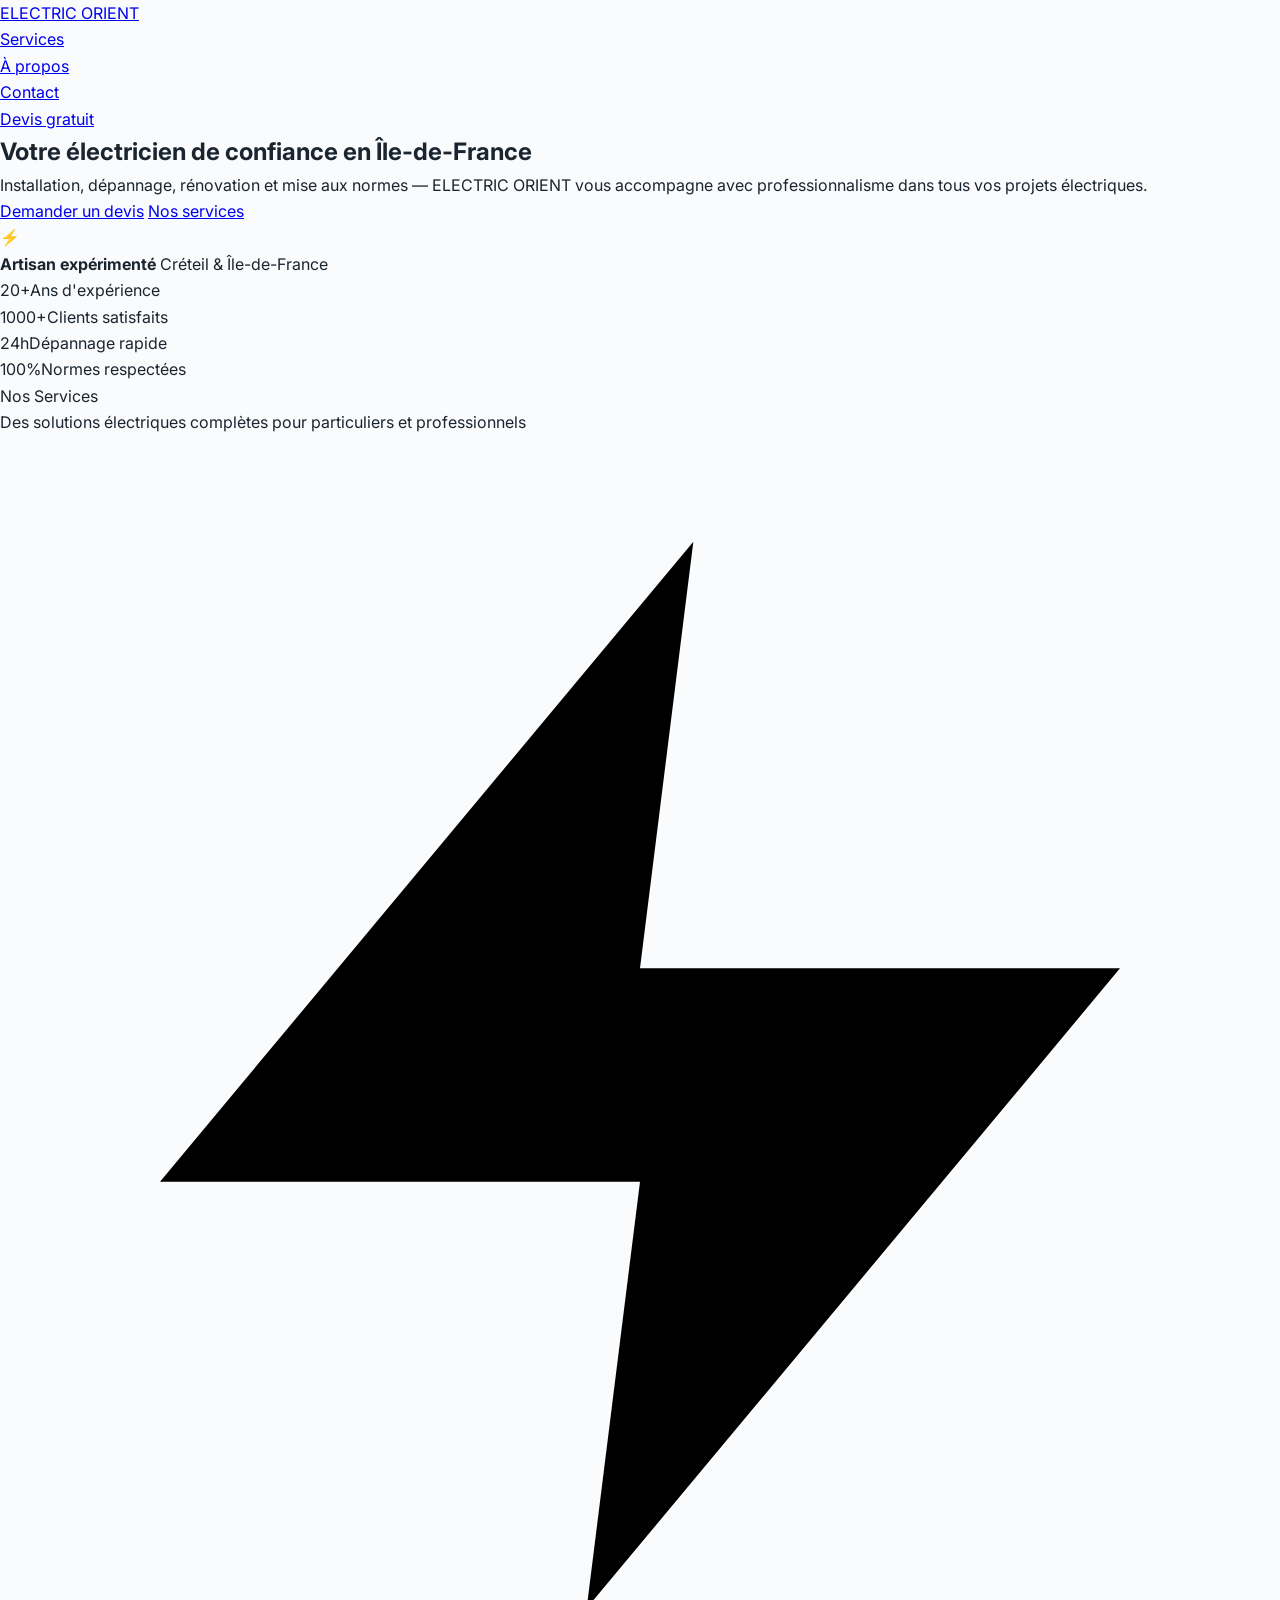
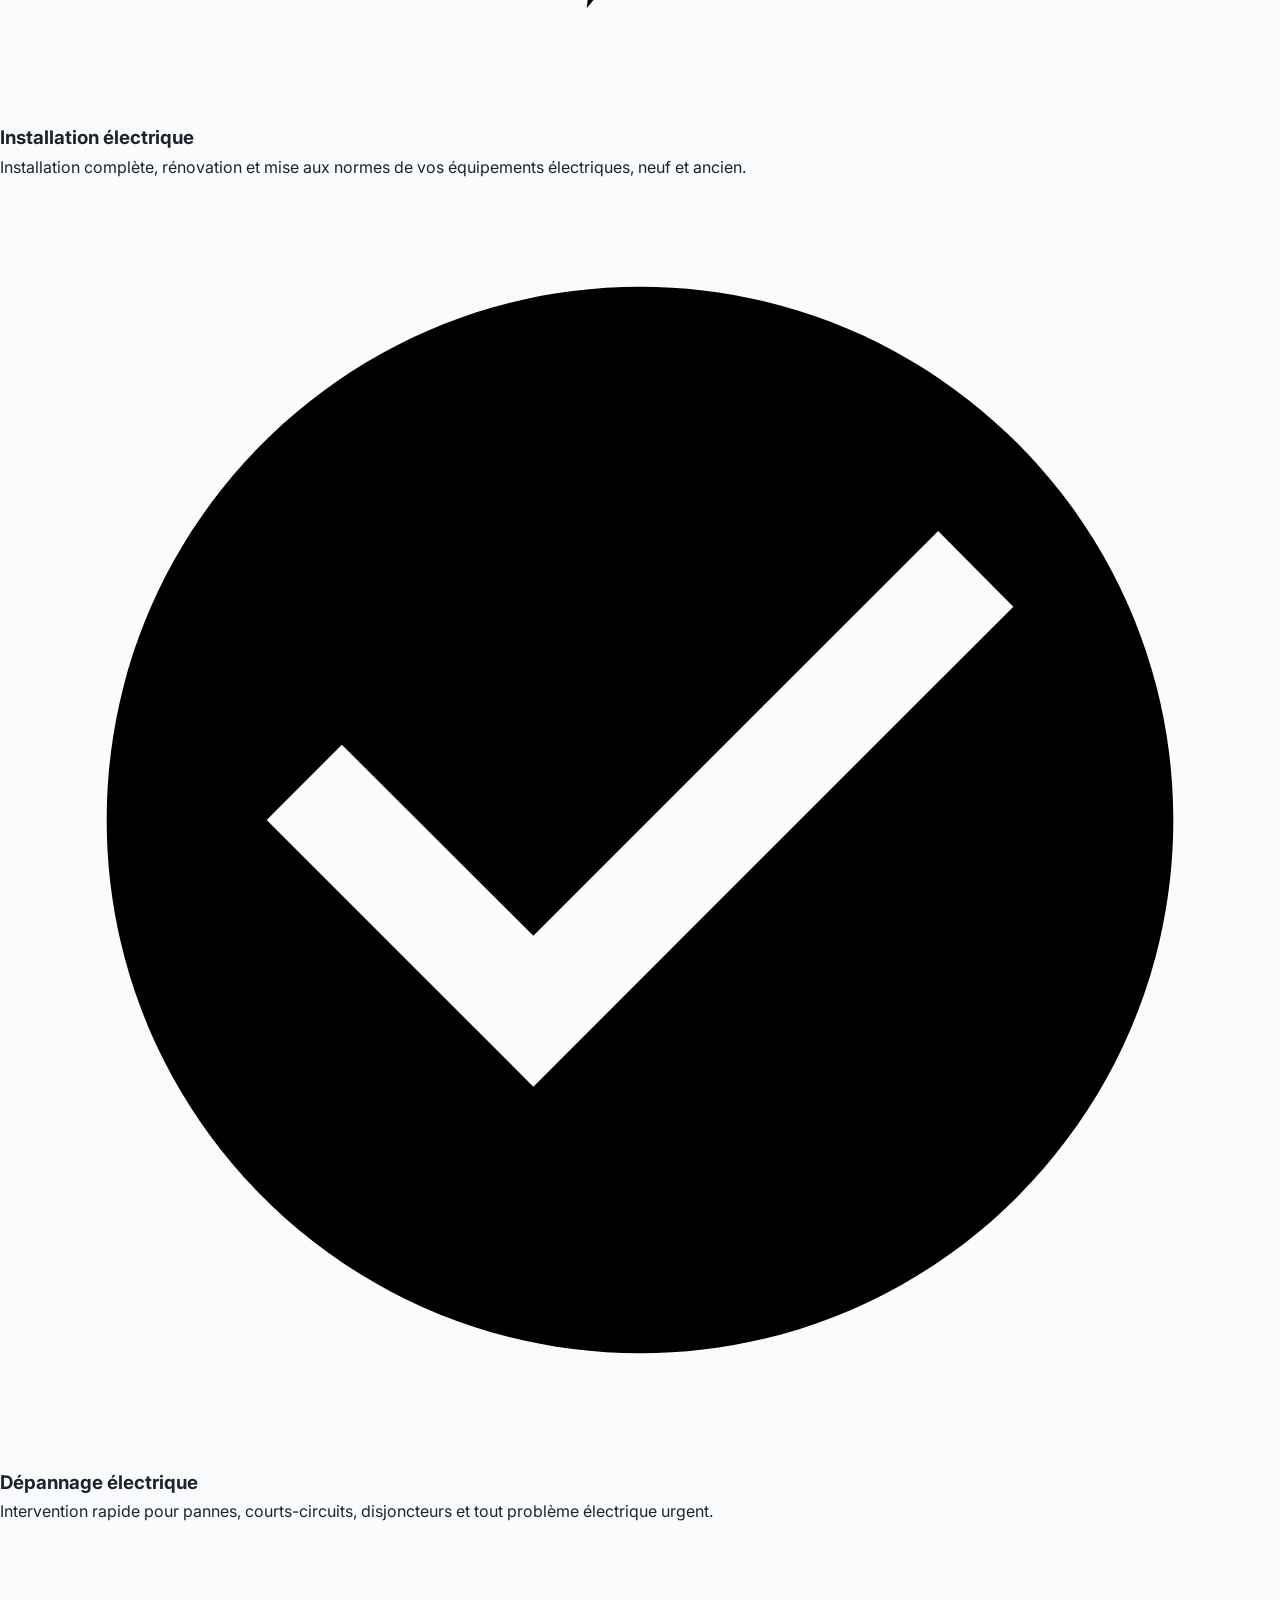
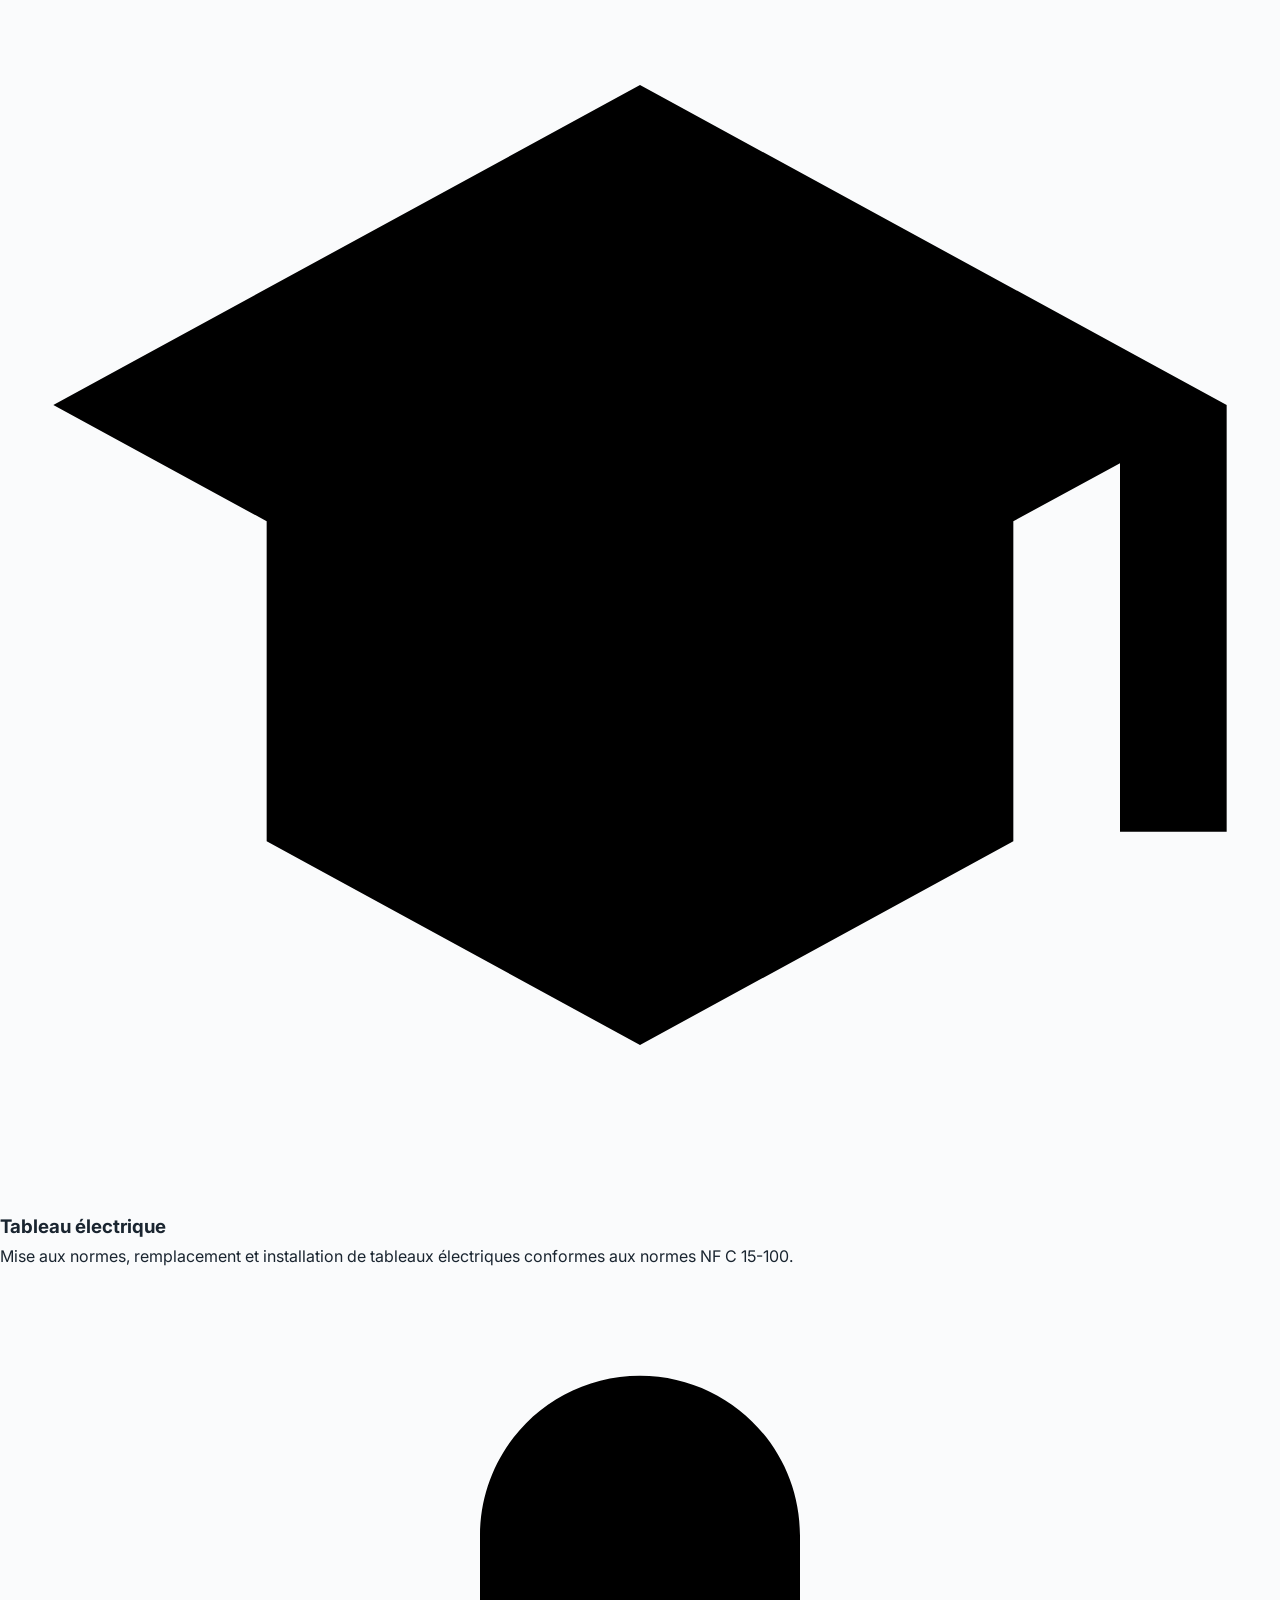
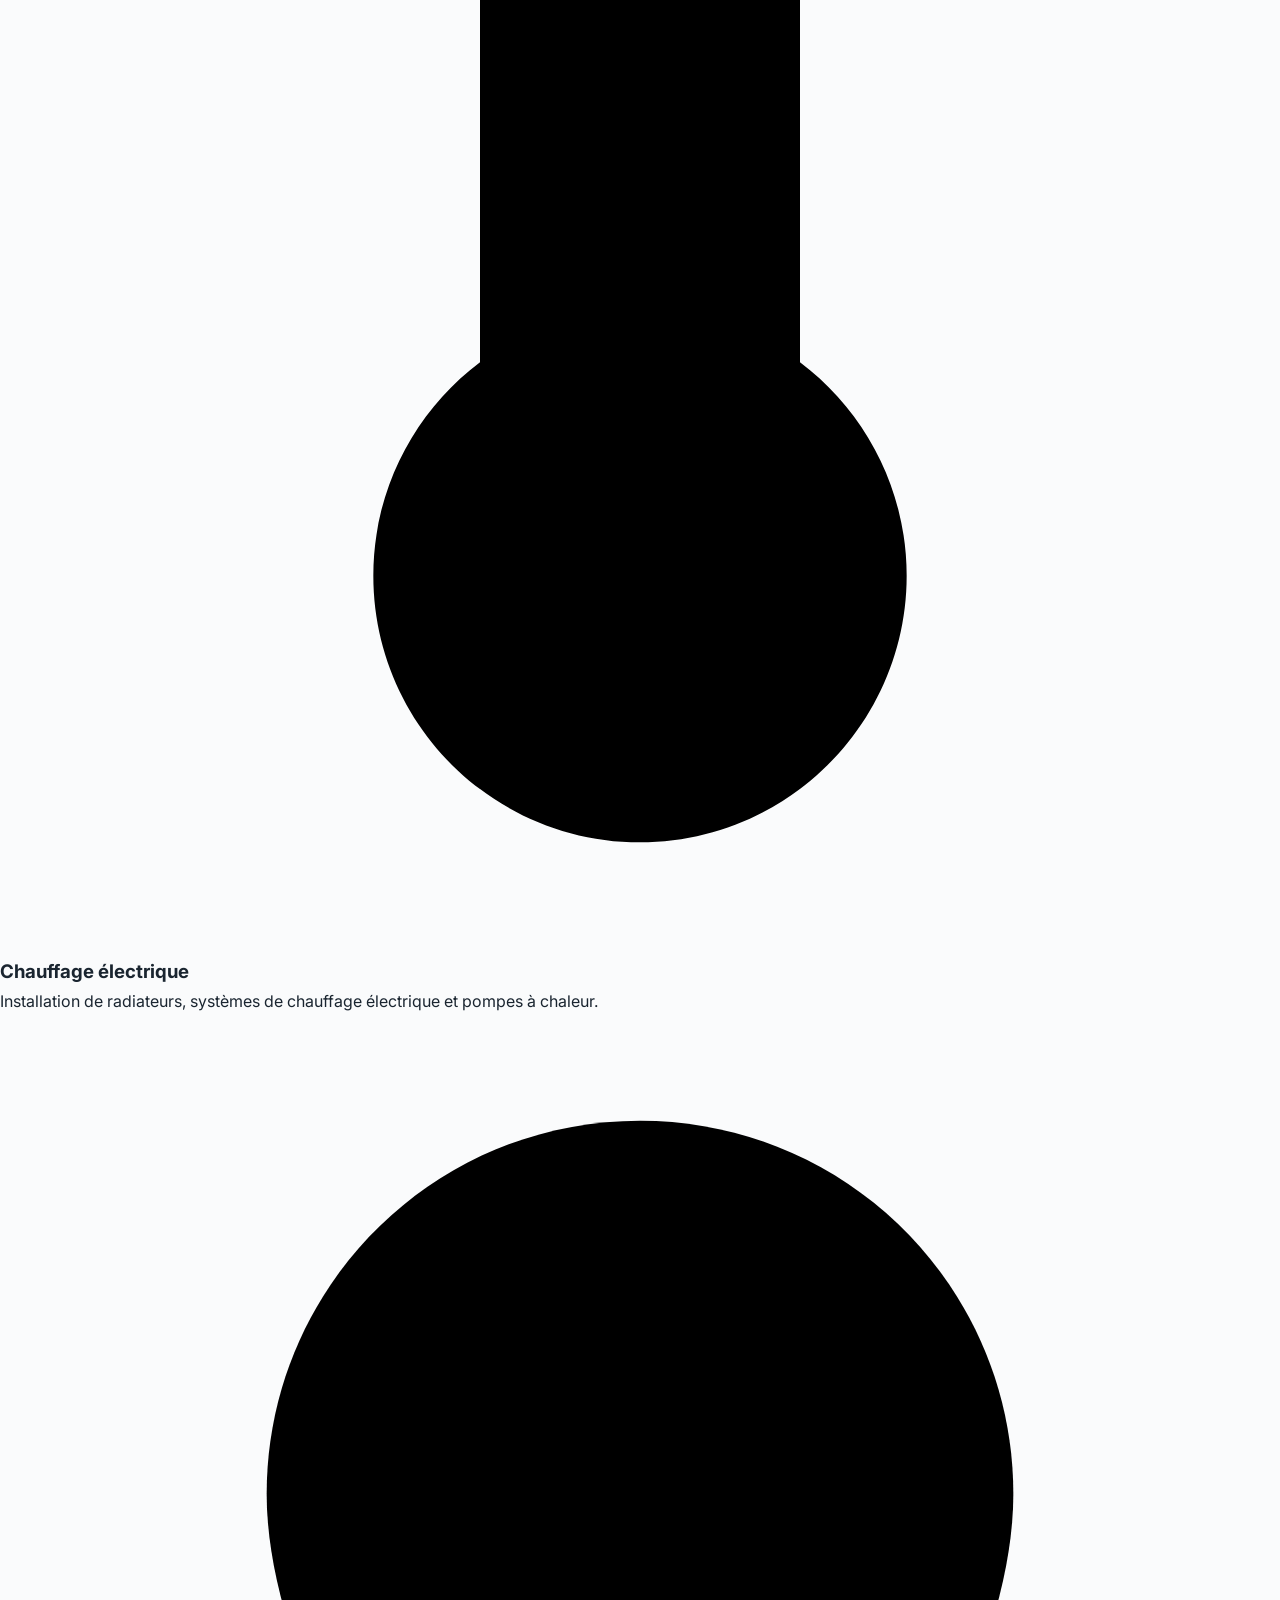
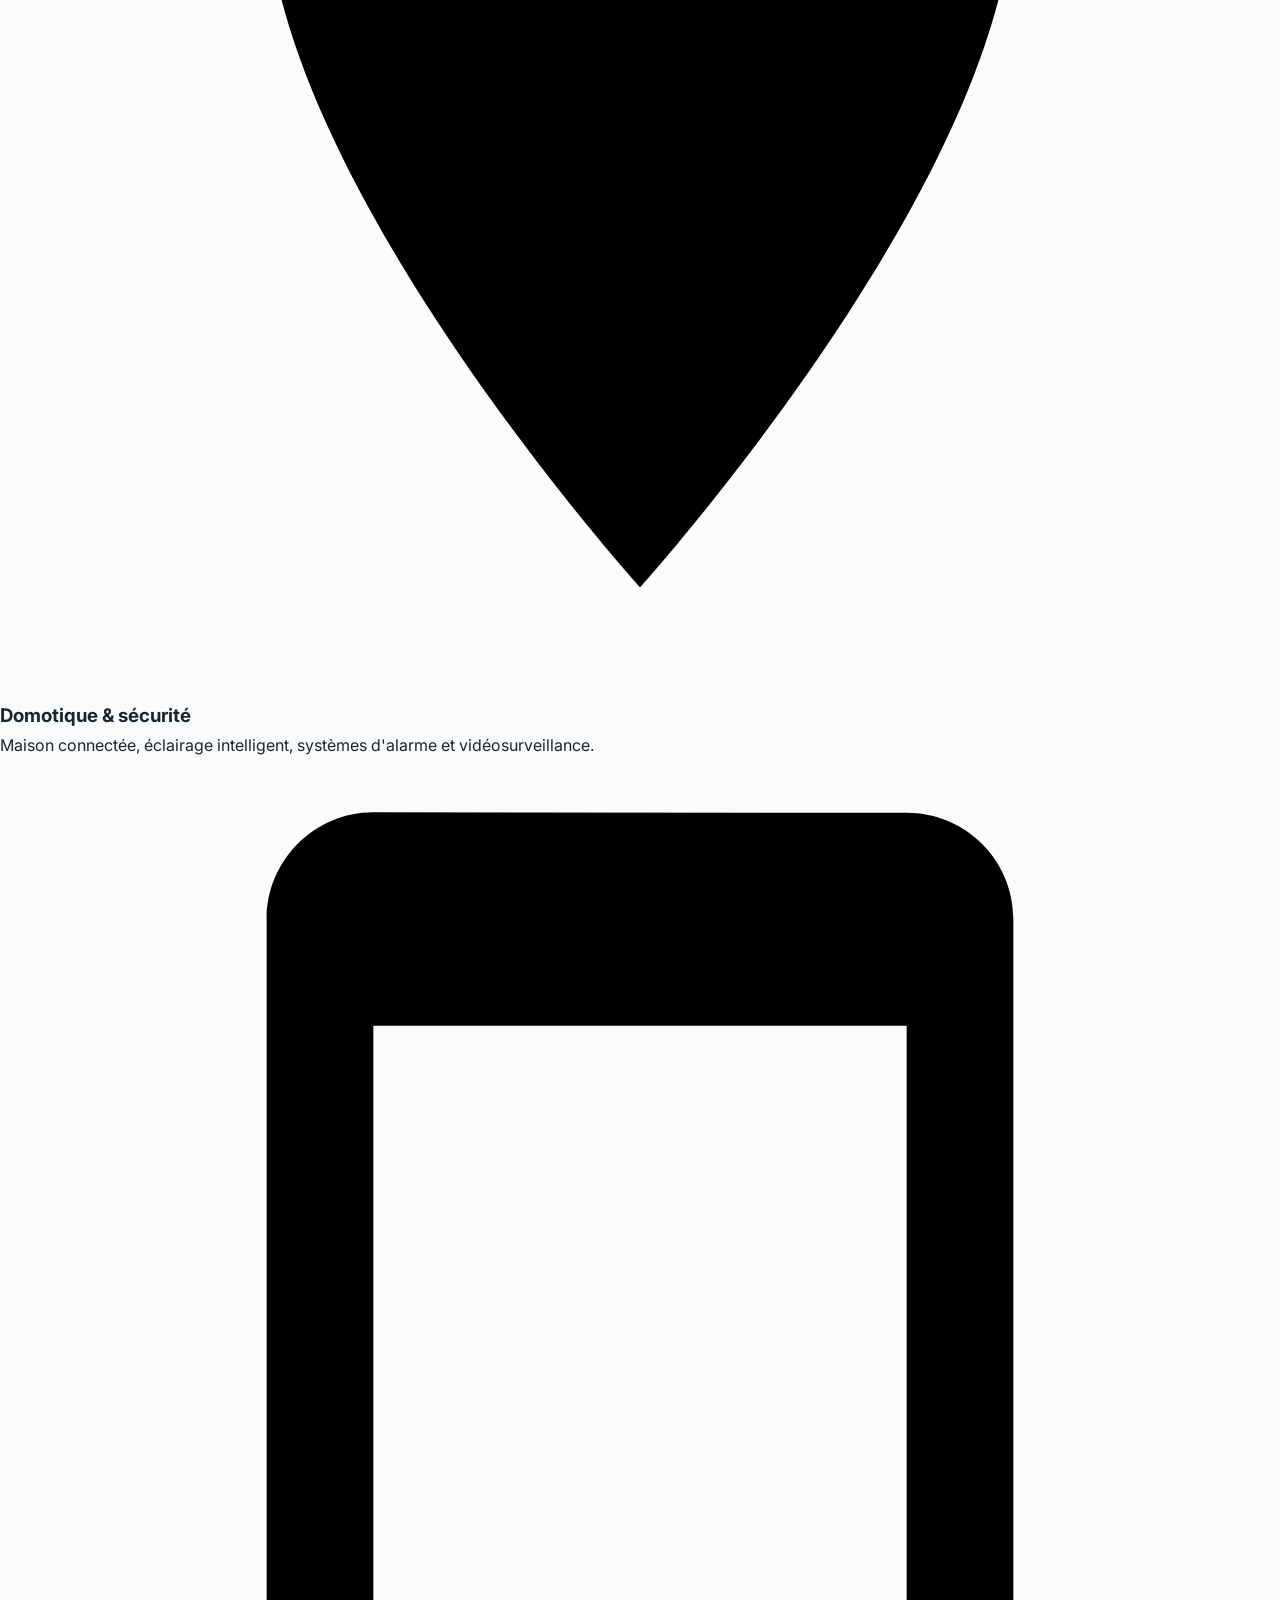
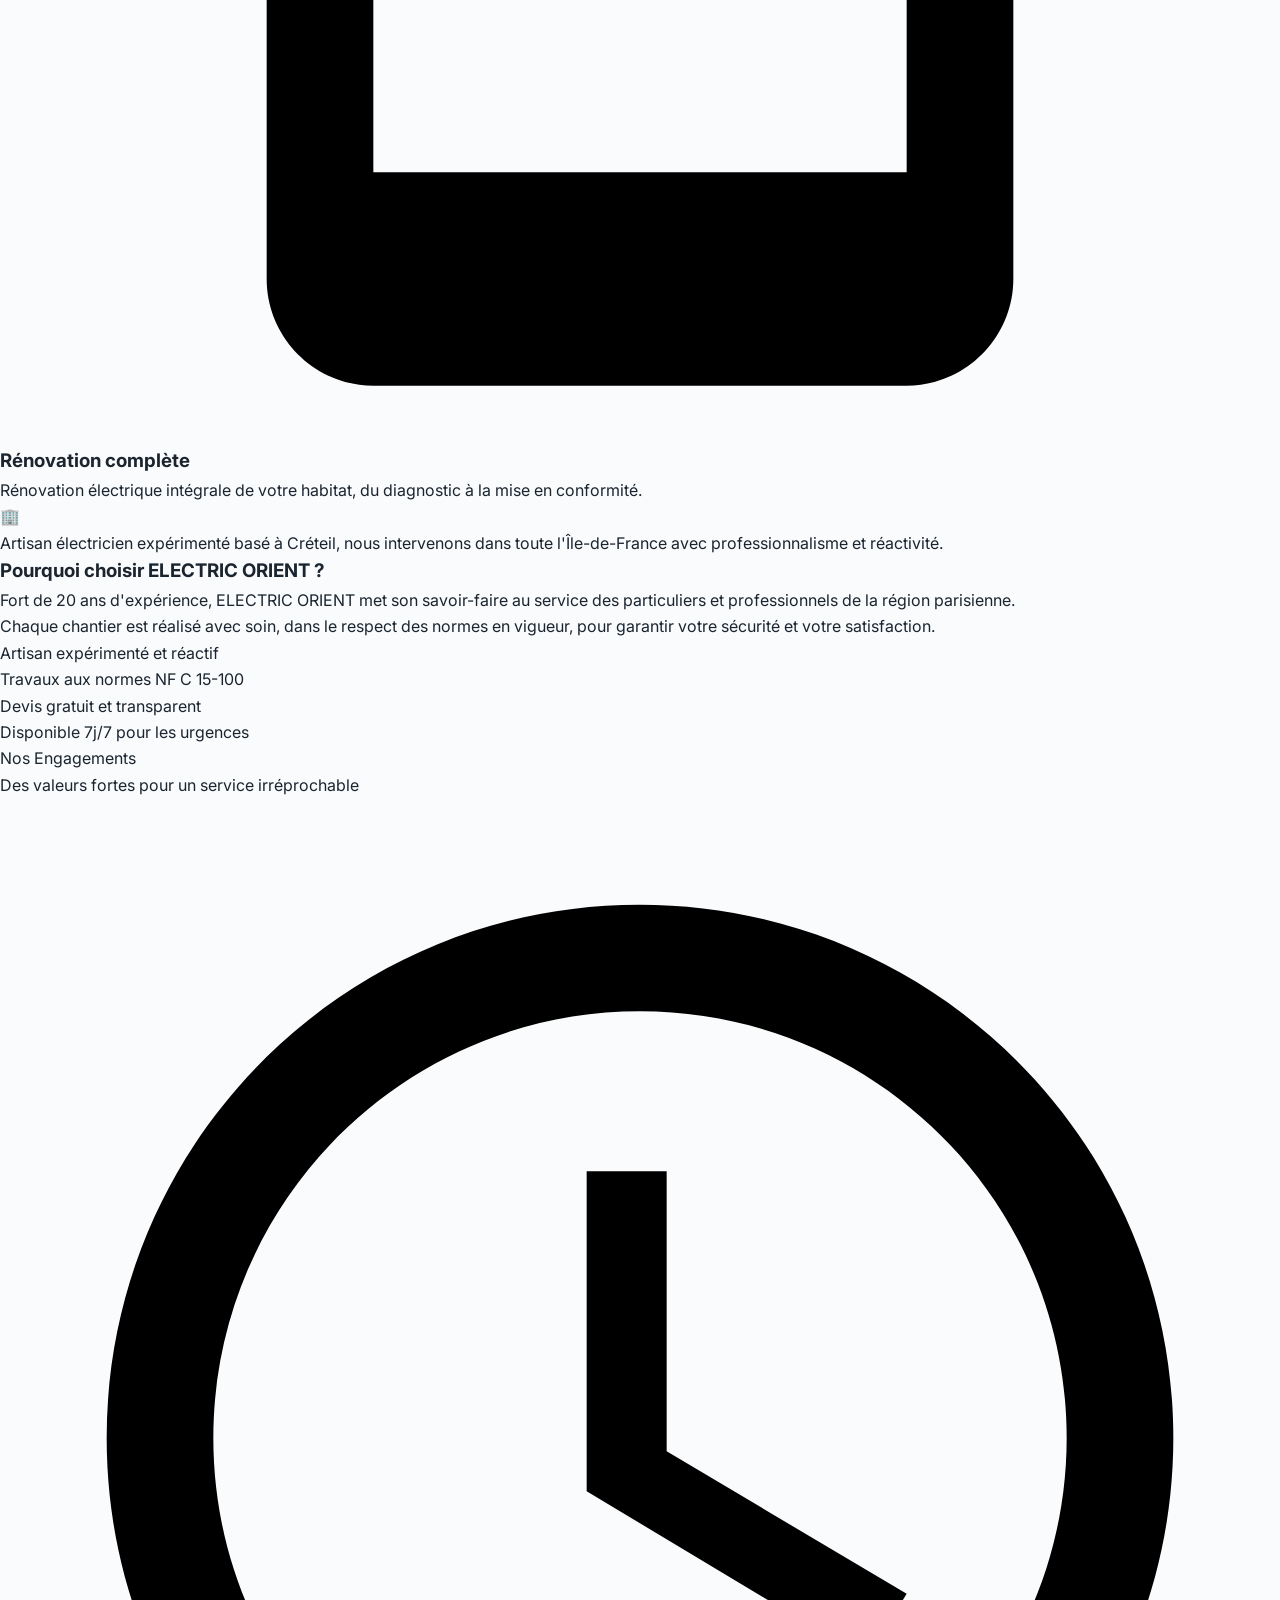
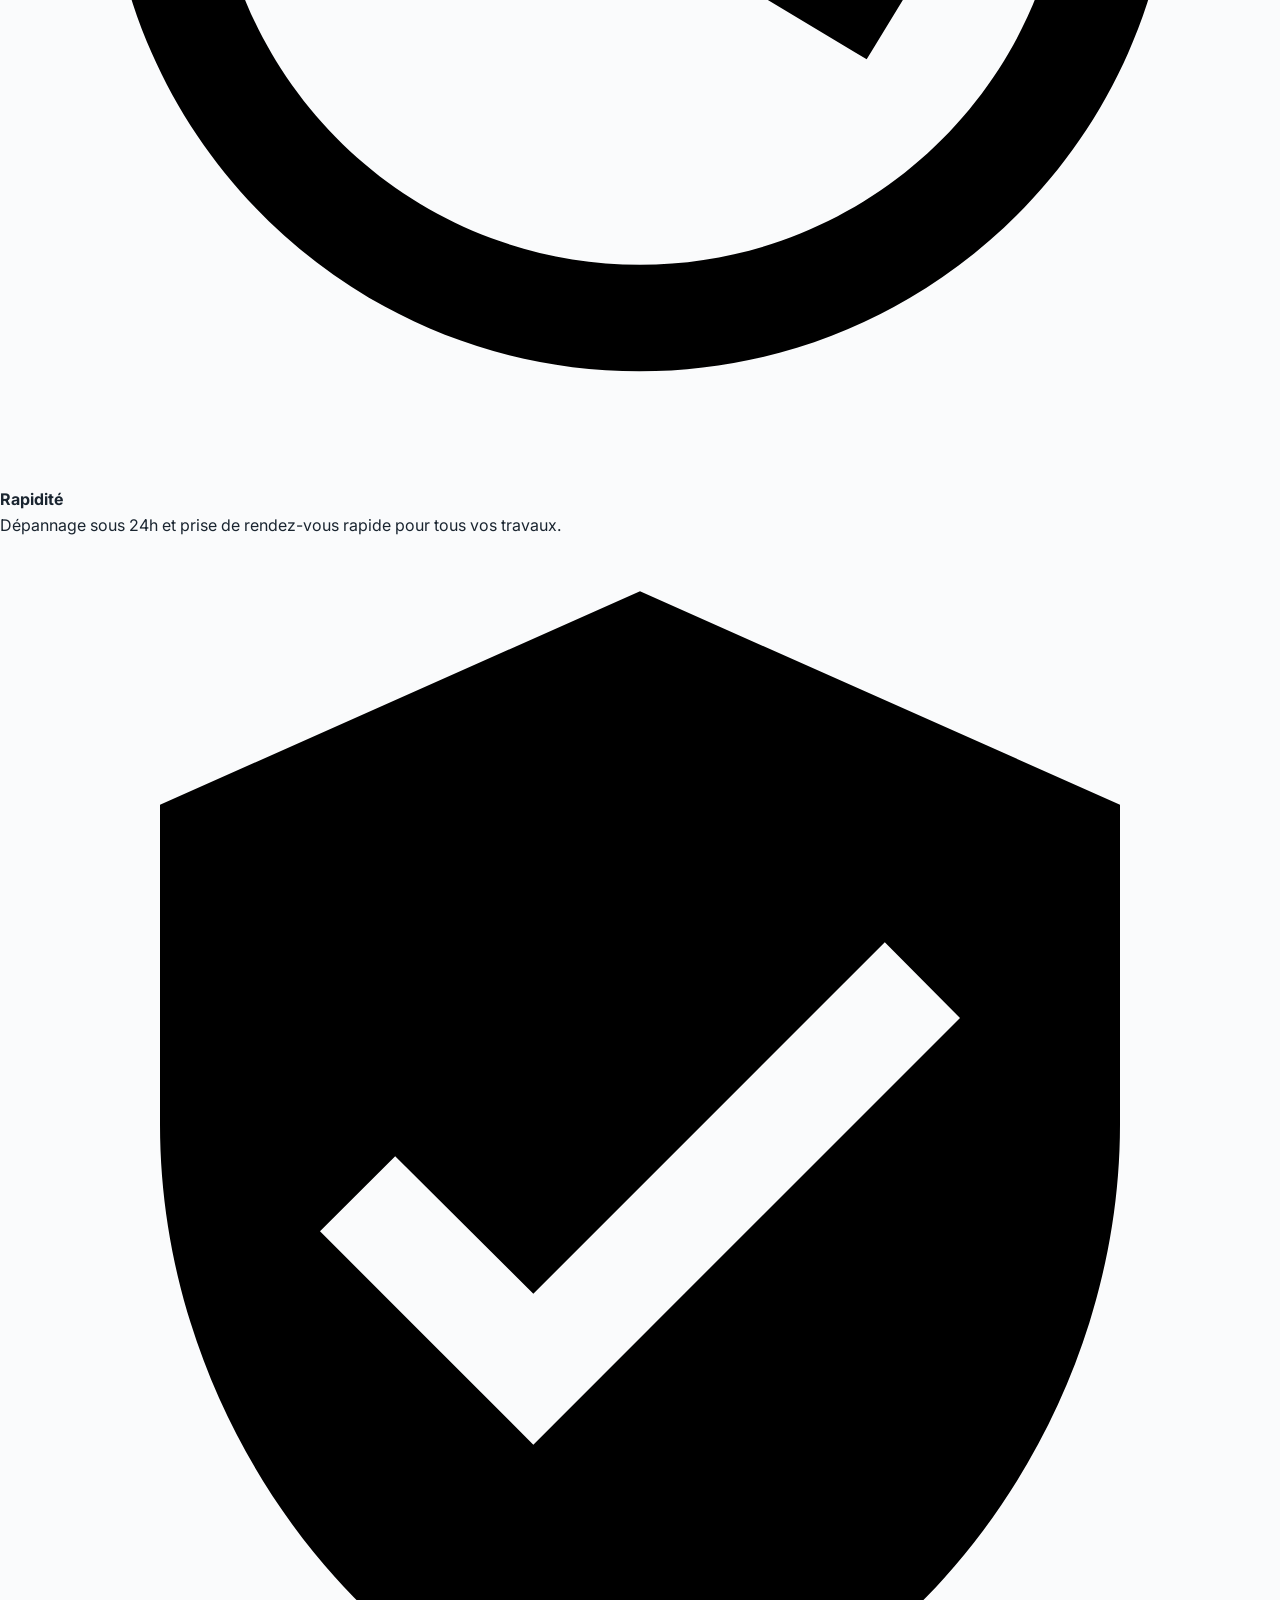
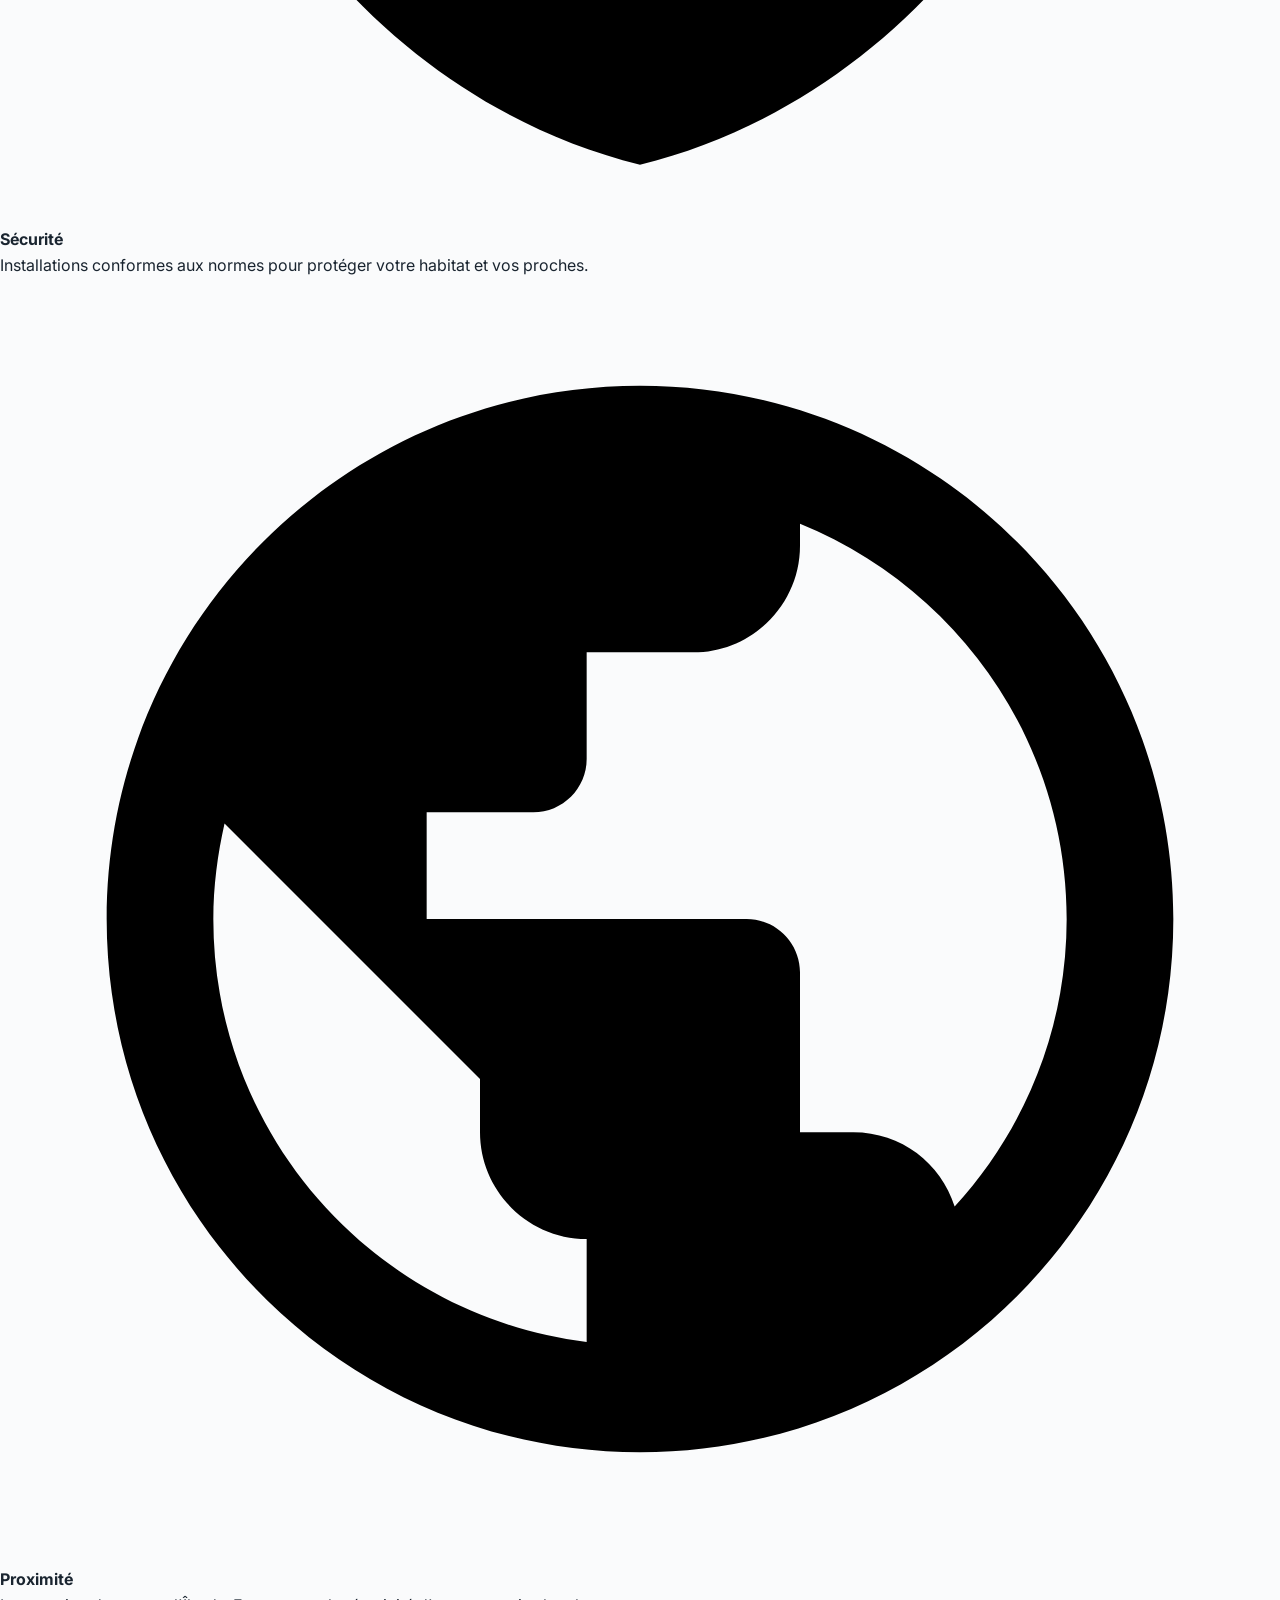
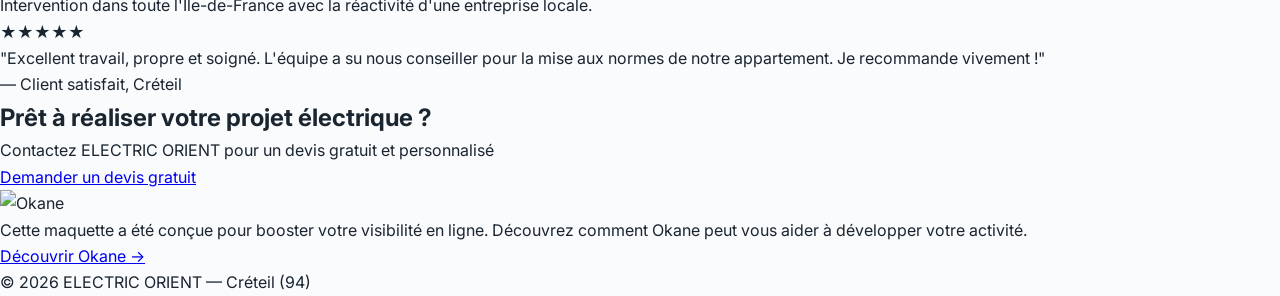
==== index.html @ b525e293 "Full redesign with CSS" ====
<!DOCTYPE html>
<html lang="fr">
<head>
<meta charset="UTF-8">
<meta name="viewport" content="width=device-width, initial-scale=1.0">
<title>ELECTRIC ORIENT – Électricien à Créteil</title>
<link href="https://fonts.googleapis.com/css2?family=Playfair+Display:wght@700;900&family=Inter:wght@300;400;600;700;800&display=swap" rel="stylesheet">
<style>
*{margin:0;padding:0;box-sizing:border-box}
html{scroll-behavior:smooth}
body{font-family:'Inter',sans-serif;color:#1a2530;background:#fafbfc;line-height:1.65;overflow-x:hidden}
#loader{position:fixed;inset:0;background:#0f2027;display:flex;align-items:center;justify-content:center;z-index:9999;transition:opacity .6s,visibility .6s}
#loader.done{opacity:0;visibility:hidden}
.loader-inner{text-align:center}
.loader-icon{font-size:2.8rem;animation:pulse 1.4s ease-in-out infinite}
@keyframes pulse{0%,100%{transform:scale(1);opacity:.7}50%{transform:scale(1.15);opacity:1}}
.loader-text{color:#f5a623;font-family:'Playfair Display',serif;font-size:1.3rem;margin-top:1rem;letter-spacing:3px;font-weight:700}
.loader-bar{width:100px;height:3px;background:rgba(255,255,255,.12);border-radius:3px;margin:1rem auto 0;overflow:hidden}
.loader-bar::after{content:'';display:block;height:100%;width:35%;background:#f5a623;border-radius:3px;animation:loadbar 1.2s ease-in-out infinite}
@keyframes loadbar{0%{transform:translateX(-100%)}100%{transform:translateX(380%)}
.navbar{position:fixed;top:0;left:0;right:0;z-index:100;display:flex;align-items:center;justify-content:space-between;padding:0 3rem;height:68px;background:transparent;transition:all .4s cubic-bezier(.4,0,.2,1)}
.navbar.scrolled{background:rgba(15,32,39,.92);backdrop-filter:blur(16px);-webkit-backdrop-filter:blur(16px);box-shadow:0 4px 30px rgba(0,0,0,.15);height:58px}
.nav-logo{font-family:'Playfair Display',serif;color:#fff;font-size:1.4rem;font-weight:900;letter-spacing:1px}
.nav-logo span{color:#f5a623}
.nav-links{display:flex;gap:2.2rem;align-items:center;list-style:none}
.nav-links a{color:rgba(255,255,255,.8);font-size:.88rem;font-weight:600;padding:.3rem 0;position:relative;transition:color .25s}
.nav-links a::after{content:'';position:absolute;bottom:-2px;left:0;width:0;height:2px;background:#f5a623;border-radius:2px;transition:width .3s cubic-bezier(.4,0,.2,1)}
.nav-links a:hover{color:#f5a623}
.nav-links a:hover::after{width:100%}
.nav-cta{background:linear-gradient(135deg,#f5a623,#e09000);color:#fff!important;padding:.5rem 1.3rem!important;border-radius:50px;font-weight:700!important;transition:transform .2s,box-shadow .2s!important;box-shadow:0 2px 12px rgba(245,166,35,.3)}
.nav-cta::after{display:none!important}
.nav-cta:hover{transform:translateY(-2px);box-shadow:0 6px 24px rgba(245,166,35,.45)}
.nav-toggle{display:none;flex-direction:column;gap:5px;cursor:pointer;z-index:101}
.nav-toggle span{width:24px;height:2px;background:#fff;transition:all .3s;border-radius:2px}
.hero{min-height:100vh;display:flex;align-items:center;position:relative;overflow:hidden;background:linear-gradient(135deg,#0f2027 0%,#203a43 40%,#0f2027 100%)}
.hero::before{content:'';position:absolute;inset:0;background:radial-gradient(ellipse at 70% 40%,rgba(245,166,35,.12),transparent 60%)}
.hero::after{content:'';position:absolute;inset:0;background:url('https://images.unsplash.com/photo-1621905252507-b35492cc74b4?w=1920&q=80') center/cover;opacity:.12}
.hero-grid{position:relative;z-index:1;display:grid;grid-template-columns:1fr 1fr;gap:4rem;max-width:1200px;margin:0 auto;padding:8rem 2rem 4rem;align-items:center}
.hero-text h1{font-family:'Playfair Display',serif;color:#fff;font-size:clamp(2.2rem,4vw,3.2rem);line-height:1.15;margin-bottom:1.2rem;opacity:0;transform:translateY(30px);animation:fadeUp .8s .5s forwards}
.hero-text h1 span{color:#f5a623}
.hero-text p{color:rgba(255,255,255,.7);font-size:1.08rem;line-height:1.8;margin-bottom:2rem;max-width:480px;opacity:0;transform:translateY(30px);animation:fadeUp .8s .7s forwards}
.hero-btns{display:flex;gap:1rem;flex-wrap:wrap;opacity:0;transform:translateY(30px);animation:fadeUp .8s .9s forwards}
.hero-visual{position:relative;z-index:1;opacity:0;transform:translateY(30px);animation:fadeUp .8s 1.1s forwards}
.hero-visual .badge{background:rgba(255,255,255,.08);backdrop-filter:blur(10px);border:1px solid rgba(255,255,255,.12);border-radius:20px;padding:2.5rem;text-align:center}
.hero-visual .badge .icon{font-size:3.5rem;margin-bottom:1rem}
.hero-visual .badge strong{display:block;font-size:1.1rem;color:#fff;margin-bottom:.5rem}
.hero-visual .badge span{font-size:.85rem;color:rgba(255,255,255,.6)}
@keyframes fadeUp{to{opacity:1;transform:translateY(0)}}
.stats{background:linear-gradient(135deg,#f5a623,#e09000);padding:3rem 0}
.stats-grid{display:grid;grid-template-columns:repeat(4,1fr);gap:2rem;text-align:center;color:#fff}
.stats-grid .num{font-size:2.5rem;font-weight:800;display:block;font-family:'Playfair Display',serif}
.stats-grid .label{font-size:.8rem;opacity:.9;text-transform:uppercase;letter-spacing:1px;font-weight:600}
.section{padding:6rem 0}
.section-title{font-family:'Playfair Display',serif;font-size:2.2rem;font-weight:900;text-align:center;margin-bottom:.8rem;color:#0f2027}
.section-sub{text-align:center;color:#666;margin-bottom:3rem;font-size:1.05rem;max-width:600px;margin-left:auto;margin-right:auto}
.grid-3{display:grid;grid-template-columns:repeat(3,1fr);gap:2rem}
.grid-2{display:grid;grid-template-columns:1fr 1fr;gap:3rem;align-items:center}
.wrap{max-width:1100px;margin:0 auto;padding:0 24px}
.services{background:#f8f9fa}
.service-card{background:#fff;border-radius:16px;padding:2.5rem;box-shadow:0 4px 20px rgba(0,0,0,.06);transition:transform .3s,box-shadow .3s;border:1px solid rgba(0,0,0,.04)}
.service-card:hover{transform:translateY(-8px);box-shadow:0 16px 40px rgba(0,0,0,.12)}
.service-card .icon{width:56px;height:56px;background:linear-gradient(135deg,#f5a623,#e09000);border-radius:14px;display:flex;align-items:center;justify-content:center;margin-bottom:1.2rem}
.service-card .icon svg{width:28px;height:28px;fill:#fff}
.service-card h3{font-size:1.1rem;font-weight:700;margin-bottom:.6rem;color:#0f2027}
.service-card p{color:#666;font-size:.92rem;line-height:1.6}
.about-visual{background:linear-gradient(135deg,#0f2027,#2c5364);border-radius:20px;padding:3rem;color:#fff;text-align:center;position:relative;overflow:hidden}
.about-visual::before{content:'';position:absolute;inset:0;background:url('https://images.unsplash.com/photo-1558618666-fcd25c85f82e?w=800&q=80') center/cover;opacity:.12}
.about-visual .content{position:relative;z-index:1}
.about-visual .icon{font-size:2.5rem;margin-bottom:1rem}
.about-visual p{opacity:.85;font-size:1rem;line-height:1.7}
.about-text h3{font-family:'Playfair Display',serif;font-size:1.8rem;font-weight:900;margin-bottom:1.2rem;color:#0f2027}
.about-text p{color:#555;margin-bottom:1rem;font-size:1rem;line-height:1.7}
.about-list{list-style:none;margin-top:1.5rem}
.about-list li{padding:.5rem 0;padding-left:1.8rem;position:relative;color:#444;font-size:.95rem}
.about-list li::before{content:'✓';position:absolute;left:0;color:#f5a623;font-weight:700;font-size:1.1rem}
.why{background:#f8f9fa}
.why-card{background:#fff;border-radius:16px;padding:2.5rem;text-align:center;box-shadow:0 4px 20px rgba(0,0,0,.06);transition:transform .3s;border:1px solid rgba(0,0,0,.04)}
.why-card:hover{transform:translateY(-4px)}
.why-card .icon{width:64px;height:64px;margin:0 auto 1rem;background:linear-gradient(135deg,#f5a623,#e09000);border-radius:50%;display:flex;align-items:center;justify-content:center}
.why-card .icon svg{width:28px;height:28px;fill:#fff}
.why-card h4{font-size:1.05rem;font-weight:700;margin-bottom:.5rem;color:#0f2027}
.why-card p{color:#666;font-size:.9rem;line-height:1.6}
.testimonial{background:linear-gradient(135deg,#0f2027 0%,#203a43 40%,#0f2027 100%);color:#fff;text-align:center;padding:6rem 0;position:relative;overflow:hidden}
.testimonial::before{content:'';position:absolute;inset:0;background:url('https://images.unsplash.com/photo-1497366216548-37526070297c?w=1920&q=80') center/cover;opacity:.08}
.testimonial .wrap{position:relative;z-index:1}
.testimonial blockquote{font-family:'Playfair Display',serif;font-size:1.5rem;font-style:italic;max-width:700px;margin:0 auto 1.5rem;line-height:1.7;opacity:.95}
.testimonial .author{font-size:.95rem;opacity:.7;font-weight:600}
.testimonial .stars{color:#f5a623;font-size:1.3rem;margin-bottom:1.2rem;letter-spacing:3px}
.cta{text-align:center;padding:6rem 0;background:#fff}
.cta h2{font-family:'Playfair Display',serif;font-size:2.2rem;font-weight:900;margin-bottom:1rem;color:#0f2027}
.cta p{color:#666;margin-bottom:2rem;font-size:1.05rem}
.okane-cta{background:#1a1a2e;color:#fff;padding:4rem 0;text-align:center;position:relative;overflow:hidden}
.okane-cta::before{content:'';position:absolute;inset:0;background:url('https://images.unsplash.com/photo-1497366216548-37526070297c?w=1920&q=80') center/cover;opacity:.06}
.okane-cta .wrap{position:relative;z-index:1}
.okane-cta .okane-logo{height:44px;margin-bottom:1.2rem}
.okane-cta p{font-size:1.05rem;opacity:.8;margin-bottom:1.5rem;max-width:500px;margin-left:auto;margin-right:auto;line-height:1.7}
.footer{background:#0a0a1a;color:#666;padding:2.5rem 0;text-align:center;font-size:.88rem}
.footer a{color:#f5a623}
.btn{display:inline-block;padding:.8rem 2rem;border-radius:50px;font-weight:700;font-size:.9rem;transition:all .3s;cursor:pointer;border:none;text-decoration:none}
.btn-primary{background:linear-gradient(135deg,#f5a623,#e09000);color:#fff;box-shadow:0 4px 15px rgba(245,166,35,.3)}
.btn-primary:hover{transform:translateY(-3px);box-shadow:0 8px 25px rgba(245,166,35,.4)}
.btn-outline{background:transparent;color:#fff;border:2px solid rgba(255,255,255,.3)}
.btn-outline:hover{border-color:#f5a623;color:#f5a623}
.btn-okane{background:#fff;color:#1a1a2e;border-radius:50px;padding:.8rem 2rem;font-weight:700;display:inline-flex;align-items:center;gap:10px;box-shadow:0 4px 20px rgba(0,0,0,.15)}
.btn-okane:hover{transform:translateY(-3px);box-shadow:0 8px 30px rgba(0,0,0,.2)}
.reveal{opacity:0;transform:translateY(40px);transition:opacity .8s ease,transform .8s ease}
.reveal.visible{opacity:1;transform:translateY(0)}
@media(max-width:768px){
.hero-grid,.grid-2{grid-template-columns:1fr}
.grid-3{grid-template-columns:1fr}
.stats-grid{grid-template-columns:repeat(2,1fr)}
.hero-text h1{font-size:2rem}
.hero{padding:6rem 0 3rem}
.navbar{padding:0 1.5rem}
.nav-links{display:none}
.nav-toggle{display:flex}
.section{padding:4rem 0}
}
</style>
</head>
<body>
<div id="loader"><div class="loader-inner"><div class="loader-icon">⚡</div><div class="loader-text">ELECTRIC ORIENT</div><div class="loader-bar"></div></div></div>
<nav class="navbar" id="navbar">
  <a href="#" class="nav-logo">ELECTRIC <span>ORIENT</span></a>
  <ul class="nav-links">
    <li><a href="#services">Services</a></li>
    <li><a href="#about">À propos</a></li>
    <li><a href="#contact">Contact</a></li>
    <li><a href="#contact" class="nav-cta">Devis gratuit</a></li>
  </ul>
  <div class="nav-toggle"><span></span><span></span><span></span></div>
</nav>
<section class="hero">
  <div class="hero-grid">
    <div class="hero-text">
      <h1>Votre électricien de confiance en <span>Île-de-France</span></h1>
      <p>Installation, dépannage, rénovation et mise aux normes — ELECTRIC ORIENT vous accompagne avec professionnalisme dans tous vos projets électriques.</p>
      <div class="hero-btns">
        <a href="#contact" class="btn btn-primary">Demander un devis</a>
        <a href="#services" class="btn btn-outline">Nos services</a>
      </div>
    </div>
    <div class="hero-visual">
      <div class="badge">
        <div class="icon">⚡</div>
        <strong>Artisan expérimenté</strong>
        <span>Créteil & Île-de-France</span>
      </div>
    </div>
  </div>
</section>
<section class="stats">
  <div class="wrap">
    <div class="stats-grid">
      <div class="reveal"><span class="num">20+</span><span class="label">Ans d'expérience</span></div>
      <div class="reveal"><span class="num">1000+</span><span class="label">Clients satisfaits</span></div>
      <div class="reveal"><span class="num">24h</span><span class="label">Dépannage rapide</span></div>
      <div class="reveal"><span class="num">100%</span><span class="label">Normes respectées</span></div>
    </div>
  </div>
</section>
<section class="services section" id="services">
  <div class="wrap">
    <div class="section-title reveal">Nos Services</div>
    <div class="section-sub reveal">Des solutions électriques complètes pour particuliers et professionnels</div>
    <div class="grid-3">
      <div class="service-card reveal"><div class="icon"><svg viewBox="0 0 24 24"><path d="M13 2L3 14h9l-1 8 10-12h-9l1-8z"/></svg></div><h3>Installation électrique</h3><p>Installation complète, rénovation et mise aux normes de vos équipements électriques, neuf et ancien.</p></div>
      <div class="service-card reveal"><div class="icon"><svg viewBox="0 0 24 24"><path d="M12 2C6.48 2 2 6.48 2 12s4.48 10 10 10 10-4.48 10-10S17.52 2 12 2zm-2 15l-5-5 1.41-1.41L10 14.17l7.59-7.59L19 8l-9 9z"/></svg></div><h3>Dépannage électrique</h3><p>Intervention rapide pour pannes, courts-circuits, disjoncteurs et tout problème électrique urgent.</p></div>
      <div class="service-card reveal"><div class="icon"><svg viewBox="0 0 24 24"><path d="M12 3L1 9l4 2.18v6L12 21l7-3.82v-6l2-1.09V17h2V9L12 3z"/></svg></div><h3>Tableau électrique</h3><p>Mise aux normes, remplacement et installation de tableaux électriques conformes aux normes NF C 15-100.</p></div>
      <div class="service-card reveal"><div class="icon"><svg viewBox="0 0 24 24"><path d="M15 13V5c0-1.66-1.34-3-3-3S9 3.34 9 5v8c-1.21.91-2 2.37-2 4 0 2.76 2.24 5 5 5s5-2.24 5-5c0-1.63-.79-3.09-2-4z"/></svg></div><h3>Chauffage électrique</h3><p>Installation de radiateurs, systèmes de chauffage électrique et pompes à chaleur.</p></div>
      <div class="service-card reveal"><div class="icon"><svg viewBox="0 0 24 24"><path d="M12 2C8.13 2 5 5.13 5 9c0 5.25 7 13 7 13s7-7.75 7-13c0-3.87-3.13-7-7-7z"/></svg></div><h3>Domotique & sécurité</h3><p>Maison connectée, éclairage intelligent, systèmes d'alarme et vidéosurveillance.</p></div>
      <div class="service-card reveal"><div class="icon"><svg viewBox="0 0 24 24"><path d="M17 1.01L7 1c-1.1 0-2 .9-2 2v18c0 1.1.9 2 2 2h10c1.1 0 2-.9 2-2V3c0-1.1-.9-1.99-2-1.99zM17 19H7V5h10v14z"/></svg></div><h3>Rénovation complète</h3><p>Rénovation électrique intégrale de votre habitat, du diagnostic à la mise en conformité.</p></div>
    </div>
  </div>
</section>
<section class="section" id="about">
  <div class="wrap">
    <div class="grid-2">
      <div class="about-visual reveal"><div class="content"><div class="icon">🏢</div><p>Artisan électricien expérimenté basé à Créteil, nous intervenons dans toute l'Île-de-France avec professionnalisme et réactivité.</p></div></div>
      <div class="about-text">
        <h3 class="reveal">Pourquoi choisir ELECTRIC ORIENT ?</h3>
        <p class="reveal">Fort de 20 ans d'expérience, ELECTRIC ORIENT met son savoir-faire au service des particuliers et professionnels de la région parisienne.</p>
        <p class="reveal">Chaque chantier est réalisé avec soin, dans le respect des normes en vigueur, pour garantir votre sécurité et votre satisfaction.</p>
        <ul class="about-list">
          <li class="reveal">Artisan expérimenté et réactif</li>
          <li class="reveal">Travaux aux normes NF C 15-100</li>
          <li class="reveal">Devis gratuit et transparent</li>
          <li class="reveal">Disponible 7j/7 pour les urgences</li>
        </ul>
      </div>
    </div>
  </div>
</section>
<section class="why section">
  <div class="wrap">
    <div class="section-title reveal">Nos Engagements</div>
    <div class="section-sub reveal">Des valeurs fortes pour un service irréprochable</div>
    <div class="grid-3">
      <div class="why-card reveal"><div class="icon"><svg viewBox="0 0 24 24"><path d="M11.99 2C6.47 2 2 6.48 2 12s4.47 10 9.99 10C17.52 22 22 17.52 22 12S17.52 2 11.99 2zM12 20c-4.42 0-8-3.58-8-8s3.58-8 8-8 8 3.58 8 8-3.58 8-8 8zm.5-13H11v6l5.25 3.15.75-1.23-4.5-2.67z"/></svg></div><h4>Rapidité</h4><p>Dépannage sous 24h et prise de rendez-vous rapide pour tous vos travaux.</p></div>
      <div class="why-card reveal"><div class="icon"><svg viewBox="0 0 24 24"><path d="M12 1L3 5v6c0 5.55 3.84 10.74 9 12 5.16-1.26 9-6.45 9-12V5l-9-4zm-2 16l-4-4 1.41-1.41L10 14.17l6.59-6.59L18 9l-8 8z"/></svg></div><h4>Sécurité</h4><p>Installations conformes aux normes pour protéger votre habitat et vos proches.</p></div>
      <div class="why-card reveal"><div class="icon"><svg viewBox="0 0 24 24"><path d="M12 2C6.48 2 2 6.48 2 12s4.48 10 10 10 10-4.48 10-10S17.52 2 12 2zm-1 17.93c-3.95-.49-7-3.85-7-7.93 0-.62.08-1.21.21-1.79L9 15v1c0 1.1.9 2 2 2v1.93zm6.9-2.54c-.26-.81-1-1.39-1.9-1.39h-1v-3c0-.55-.45-1-1-1H8v-2h2c.55 0 1-.45 1-1V7h2c1.1 0 2-.9 2-2v-.41c2.93 1.19 5 4.06 5 7.41 0 2.08-.8 3.97-2.1 5.39z"/></svg></div><h4>Proximité</h4><p>Intervention dans toute l'Île-de-France avec la réactivité d'une entreprise locale.</p></div>
    </div>
  </div>
</section>
<section class="testimonial">
  <div class="wrap">
    <div class="stars reveal">★★★★★</div>
    <blockquote class="reveal">"Excellent travail, propre et soigné. L'équipe a su nous conseiller pour la mise aux normes de notre appartement. Je recommande vivement !"</blockquote>
    <div class="author reveal">— Client satisfait, Créteil</div>
  </div>
</section>
<section class="cta" id="contact">
  <div class="wrap">
    <h2 class="reveal">Prêt à réaliser votre projet électrique ?</h2>
    <p class="reveal">Contactez ELECTRIC ORIENT pour un devis gratuit et personnalisé</p>
    <div class="hero-btns reveal">
      <a href="mailto:electricorient2@gmail.com" class="btn btn-primary">Demander un devis gratuit</a>
    </div>
  </div>
</section>
<section class="okane-cta">
  <div class="wrap">
    <img src="https://okane.pro/wp-content/uploads/2026/05/Logo-Okane-blanc.png" alt="Okane" class="okane-logo reveal">
    <p class="reveal">Cette maquette a été conçue pour booster votre visibilité en ligne. Découvrez comment Okane peut vous aider à développer votre activité.</p>
    <a href="https://okane.pro" class="btn-okane reveal" target="_blank" rel="noopener">Découvrir Okane →</a>
  </div>
</section>
<footer class="footer"><div class="wrap"><p>© 2026 ELECTRIC ORIENT — Créteil (94)</p></div></footer>
<script>
window.addEventListener('load',()=>{setTimeout(()=>{document.getElementById('loader').classList.add('done')},800)});
window.addEventListener('scroll',()=>{document.getElementById('navbar').classList.toggle('scrolled',window.scrollY>50)});
const reveals=document.querySelectorAll('.reveal');
const observer=new IntersectionObserver((entries)=>{entries.forEach(e=>{if(e.isIntersecting)e.target.classList.add('visible')})},{threshold:0.1});
reveals.forEach(r=>observer.observe(r));
</script>
</body>
</html>
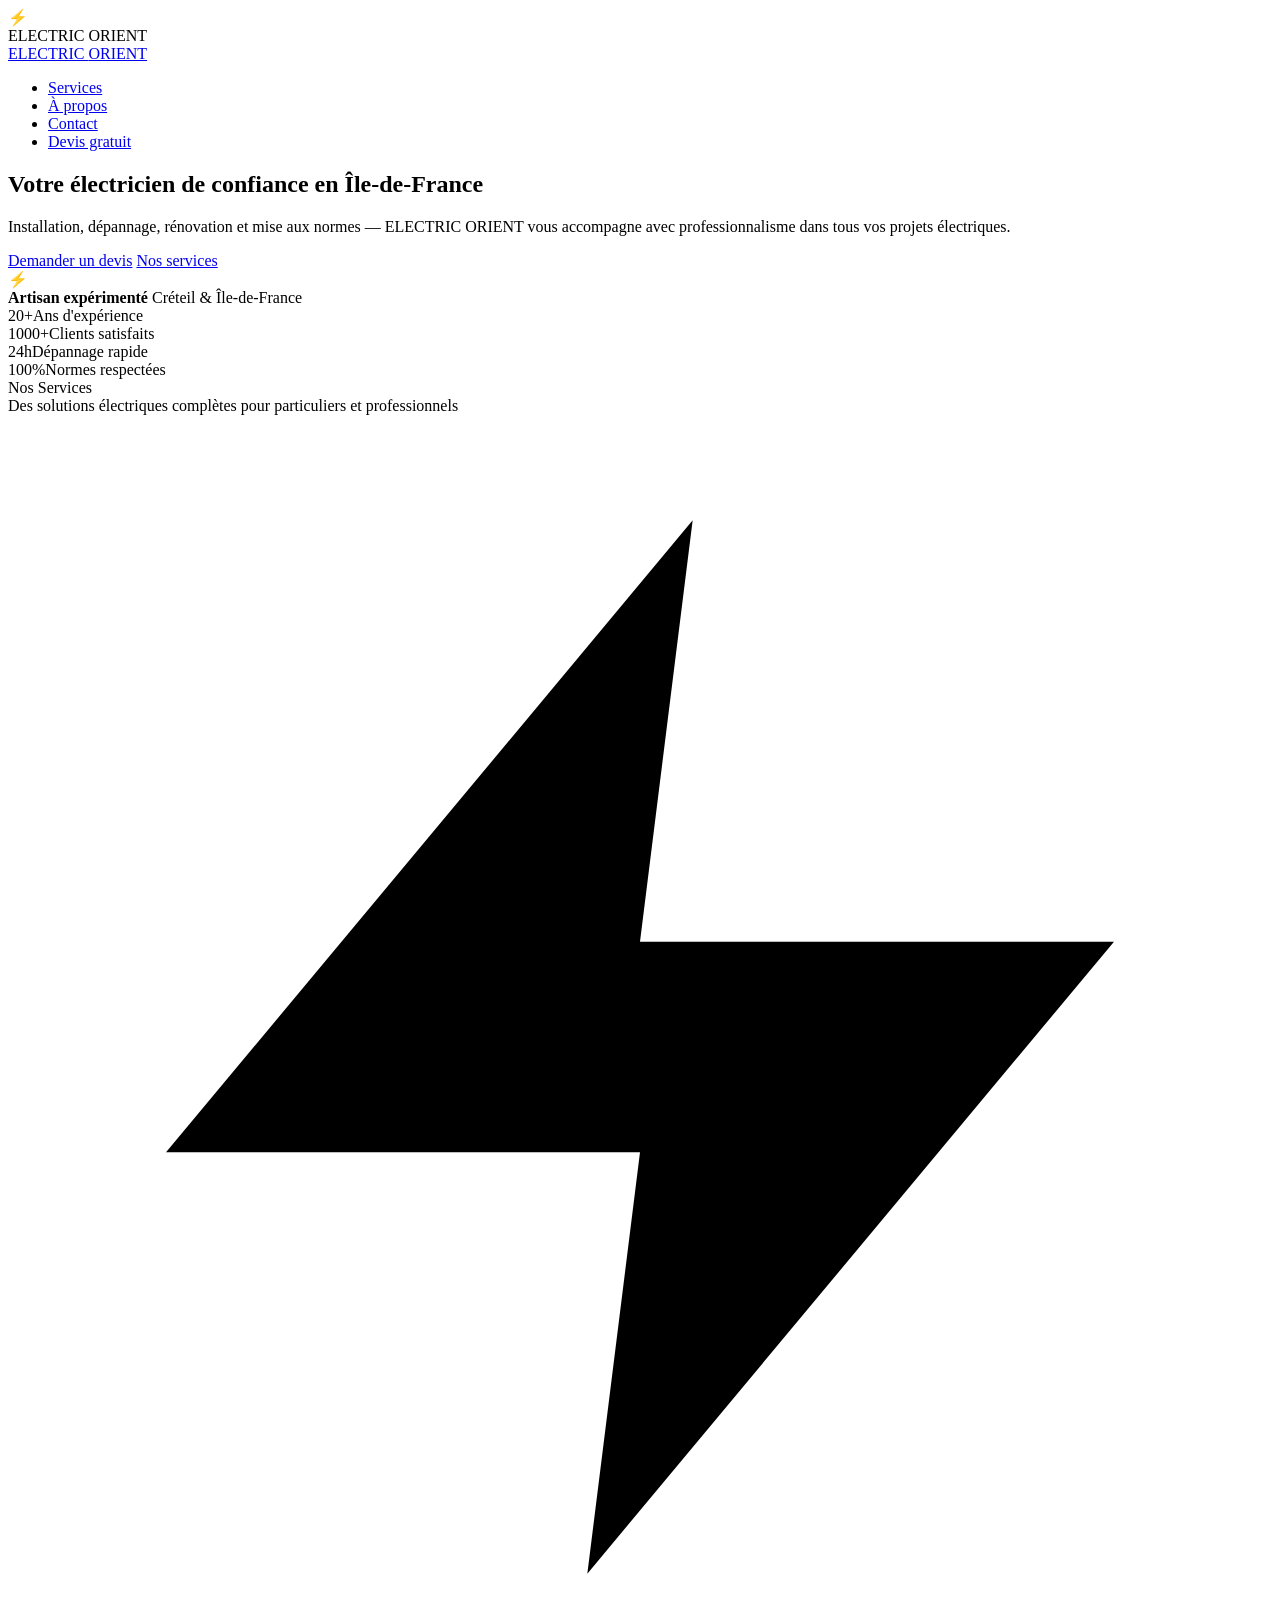
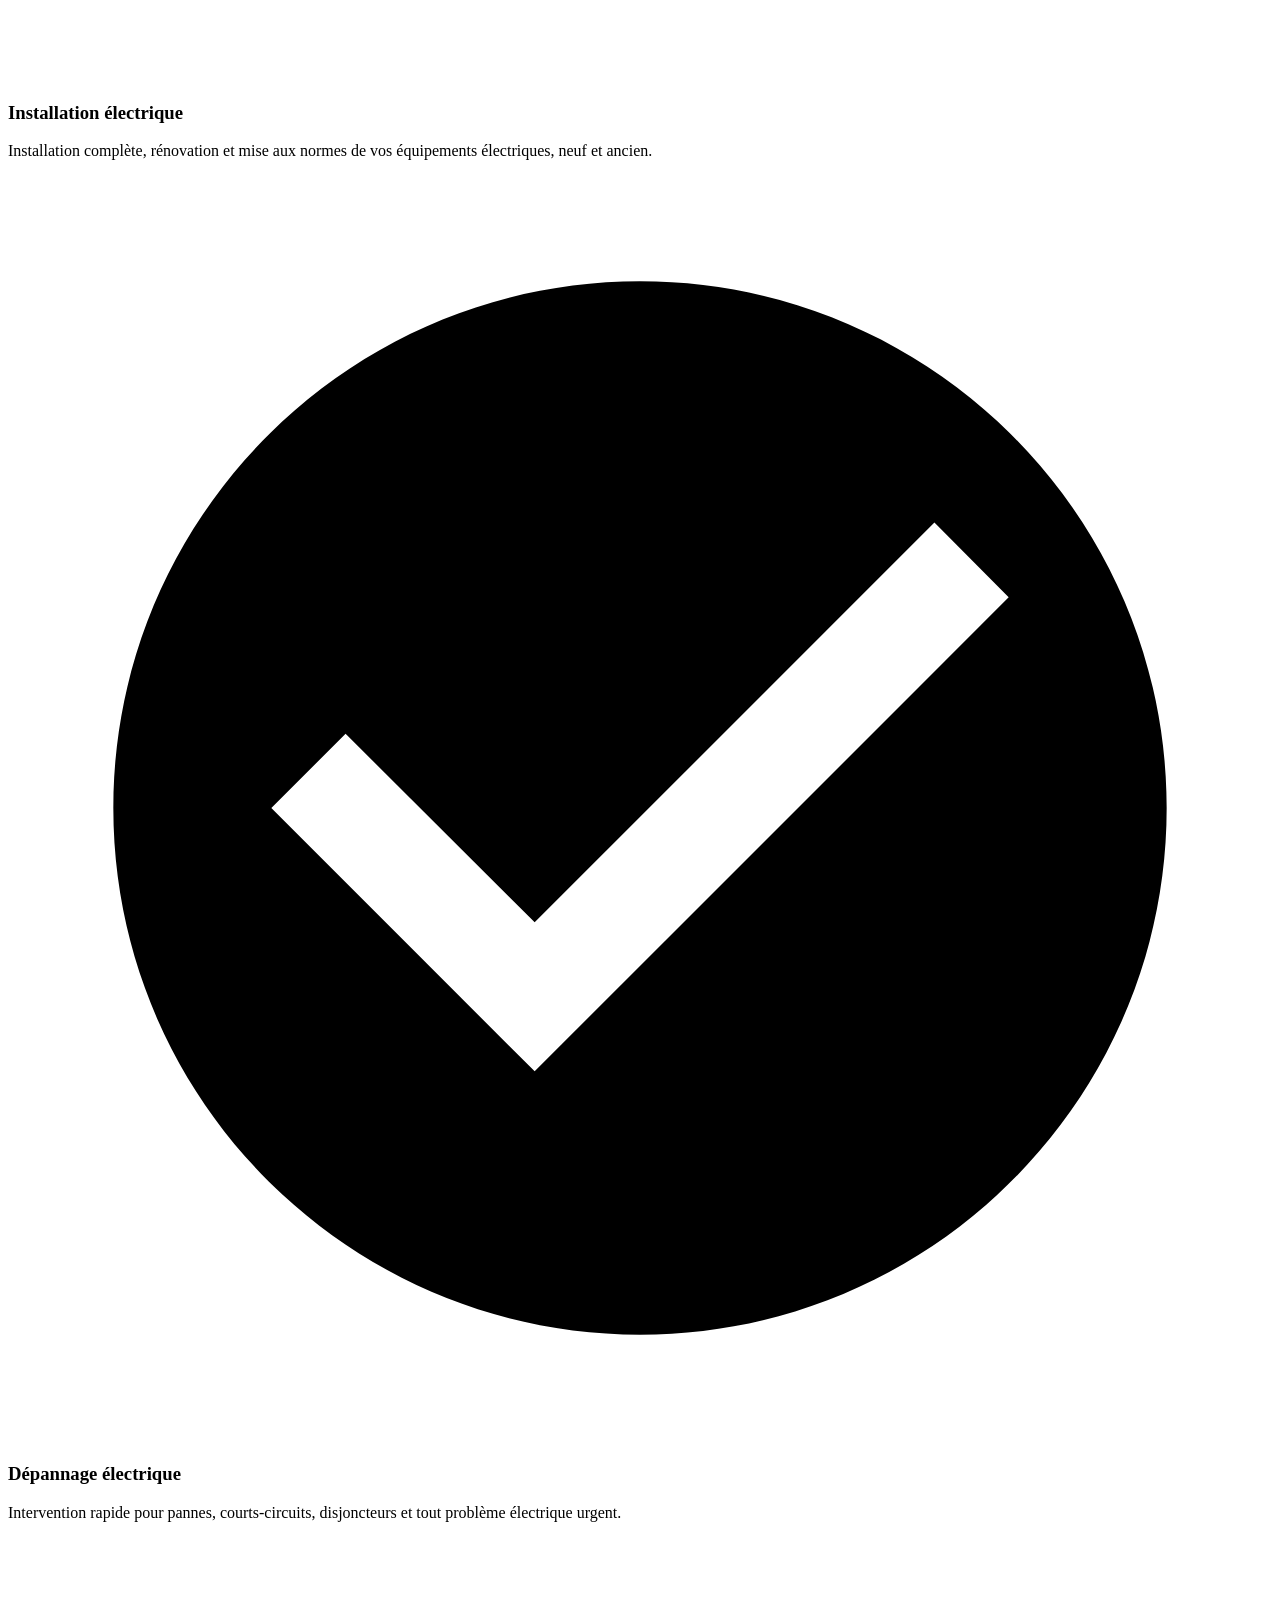
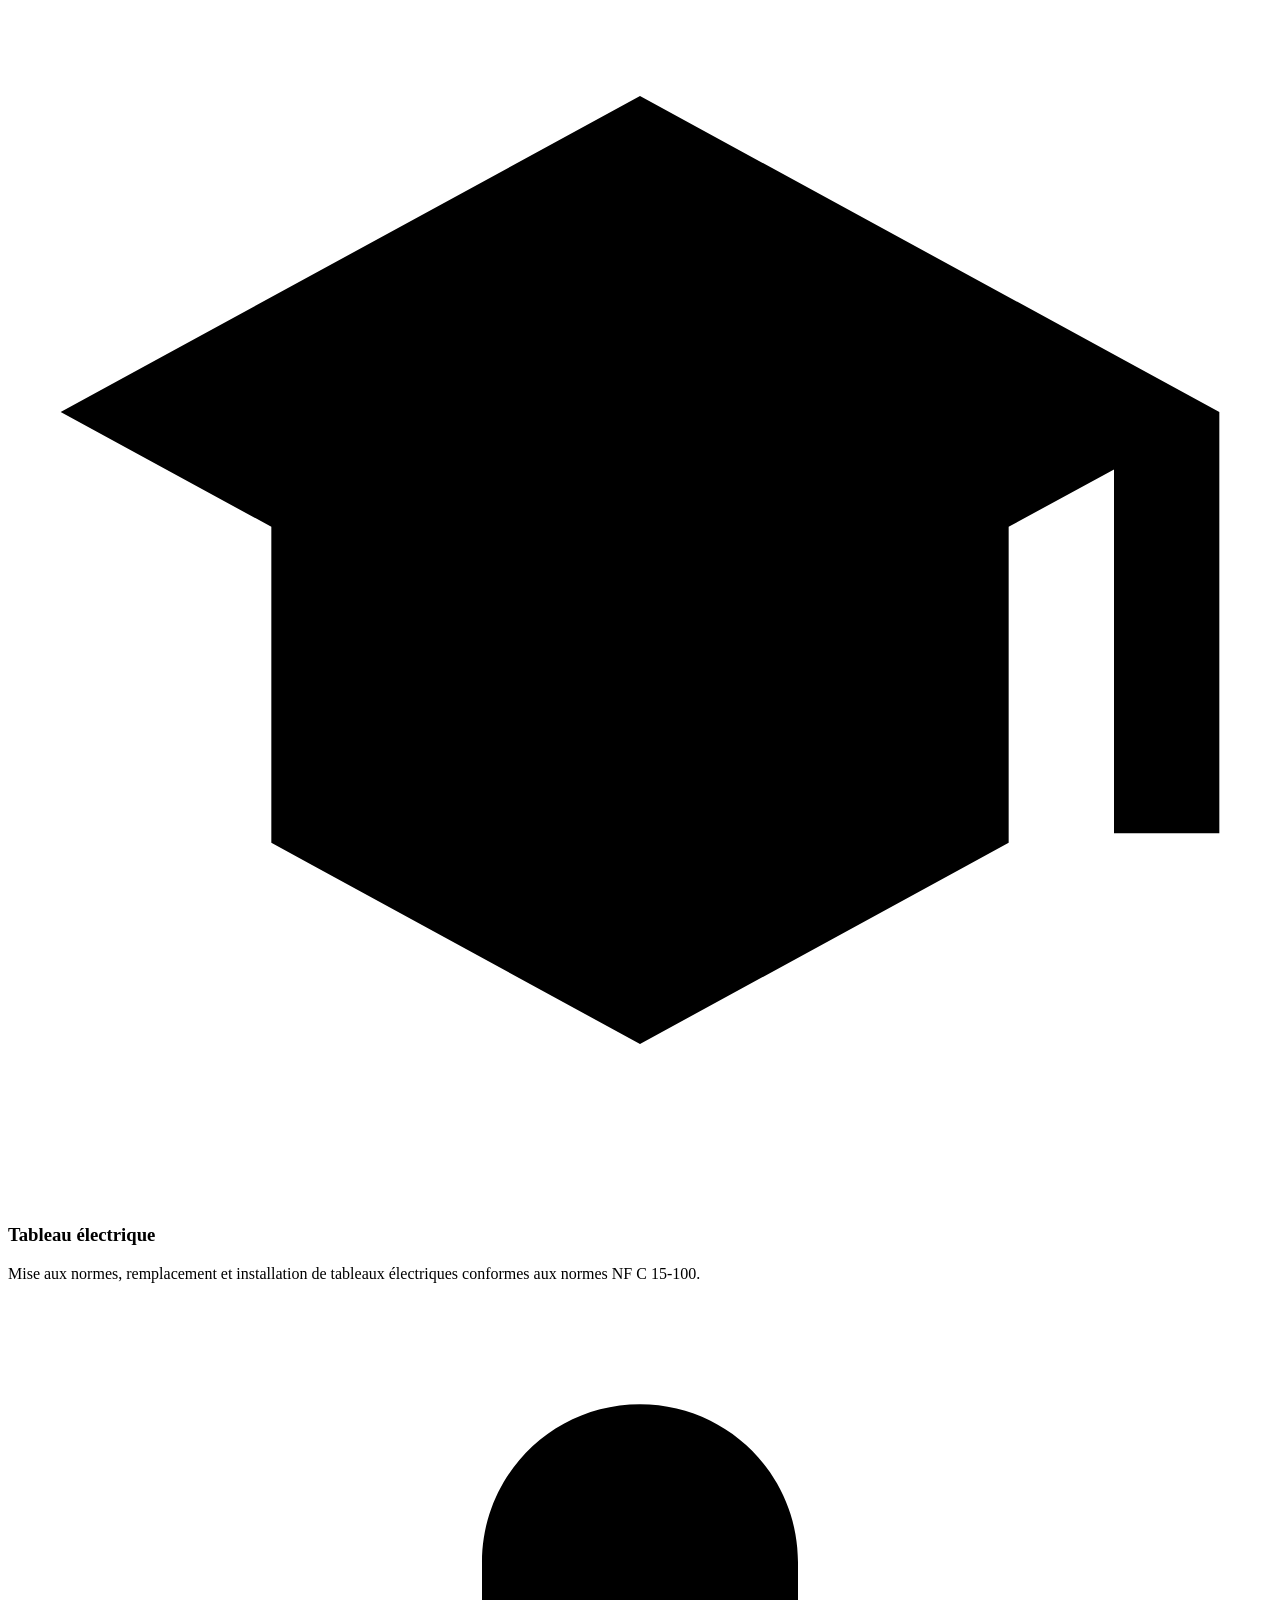
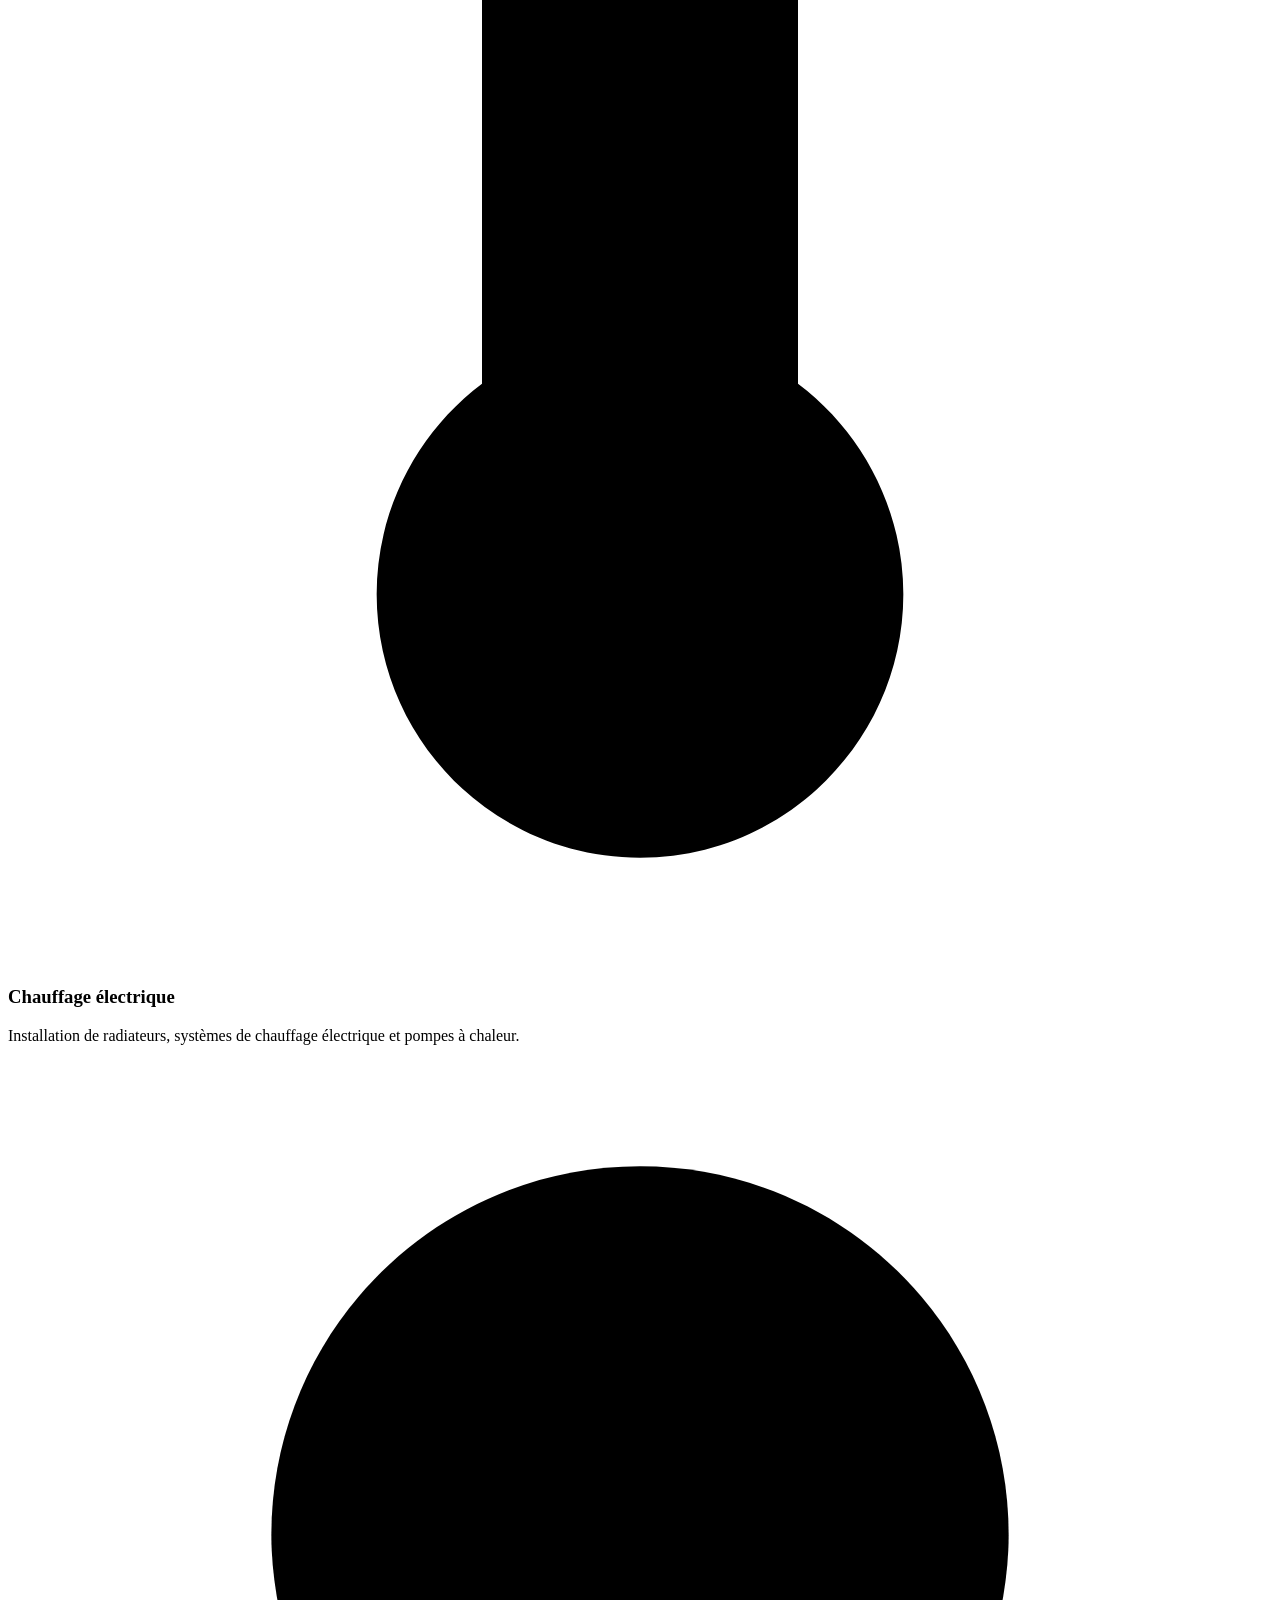
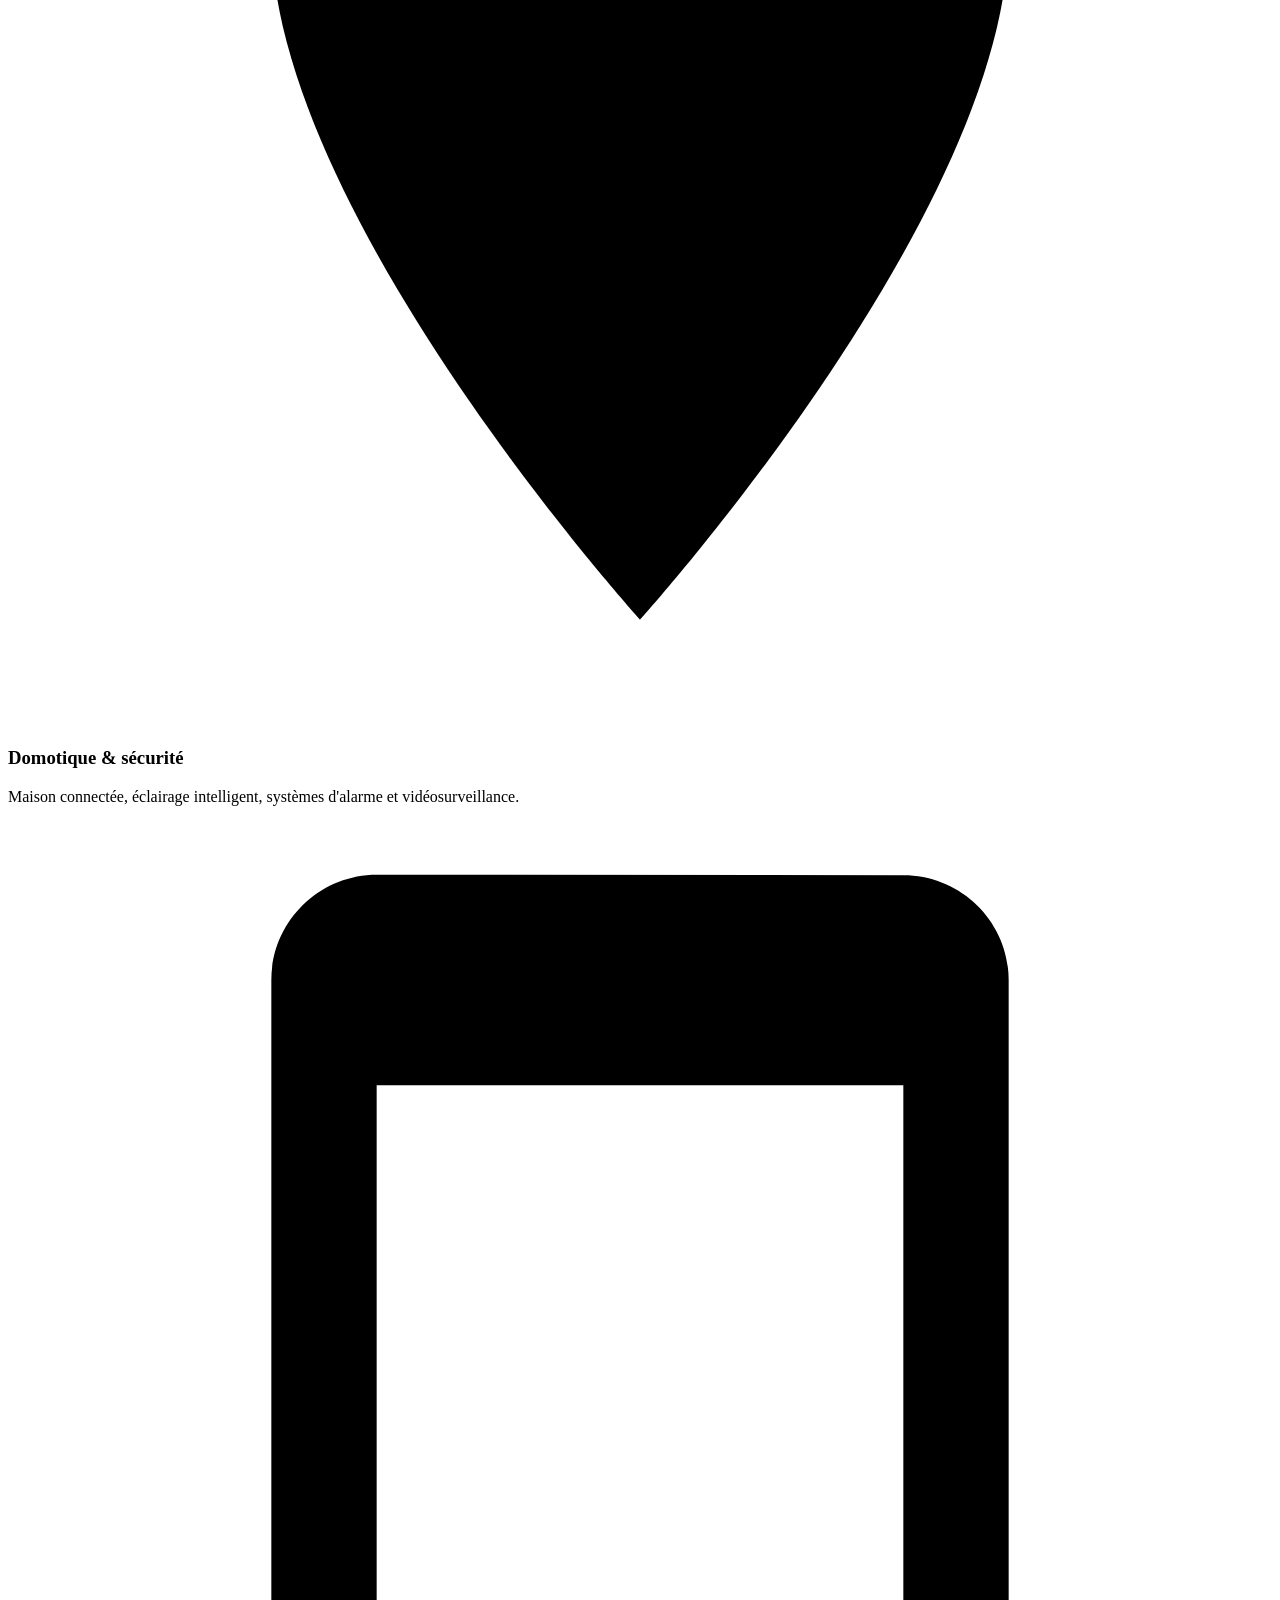
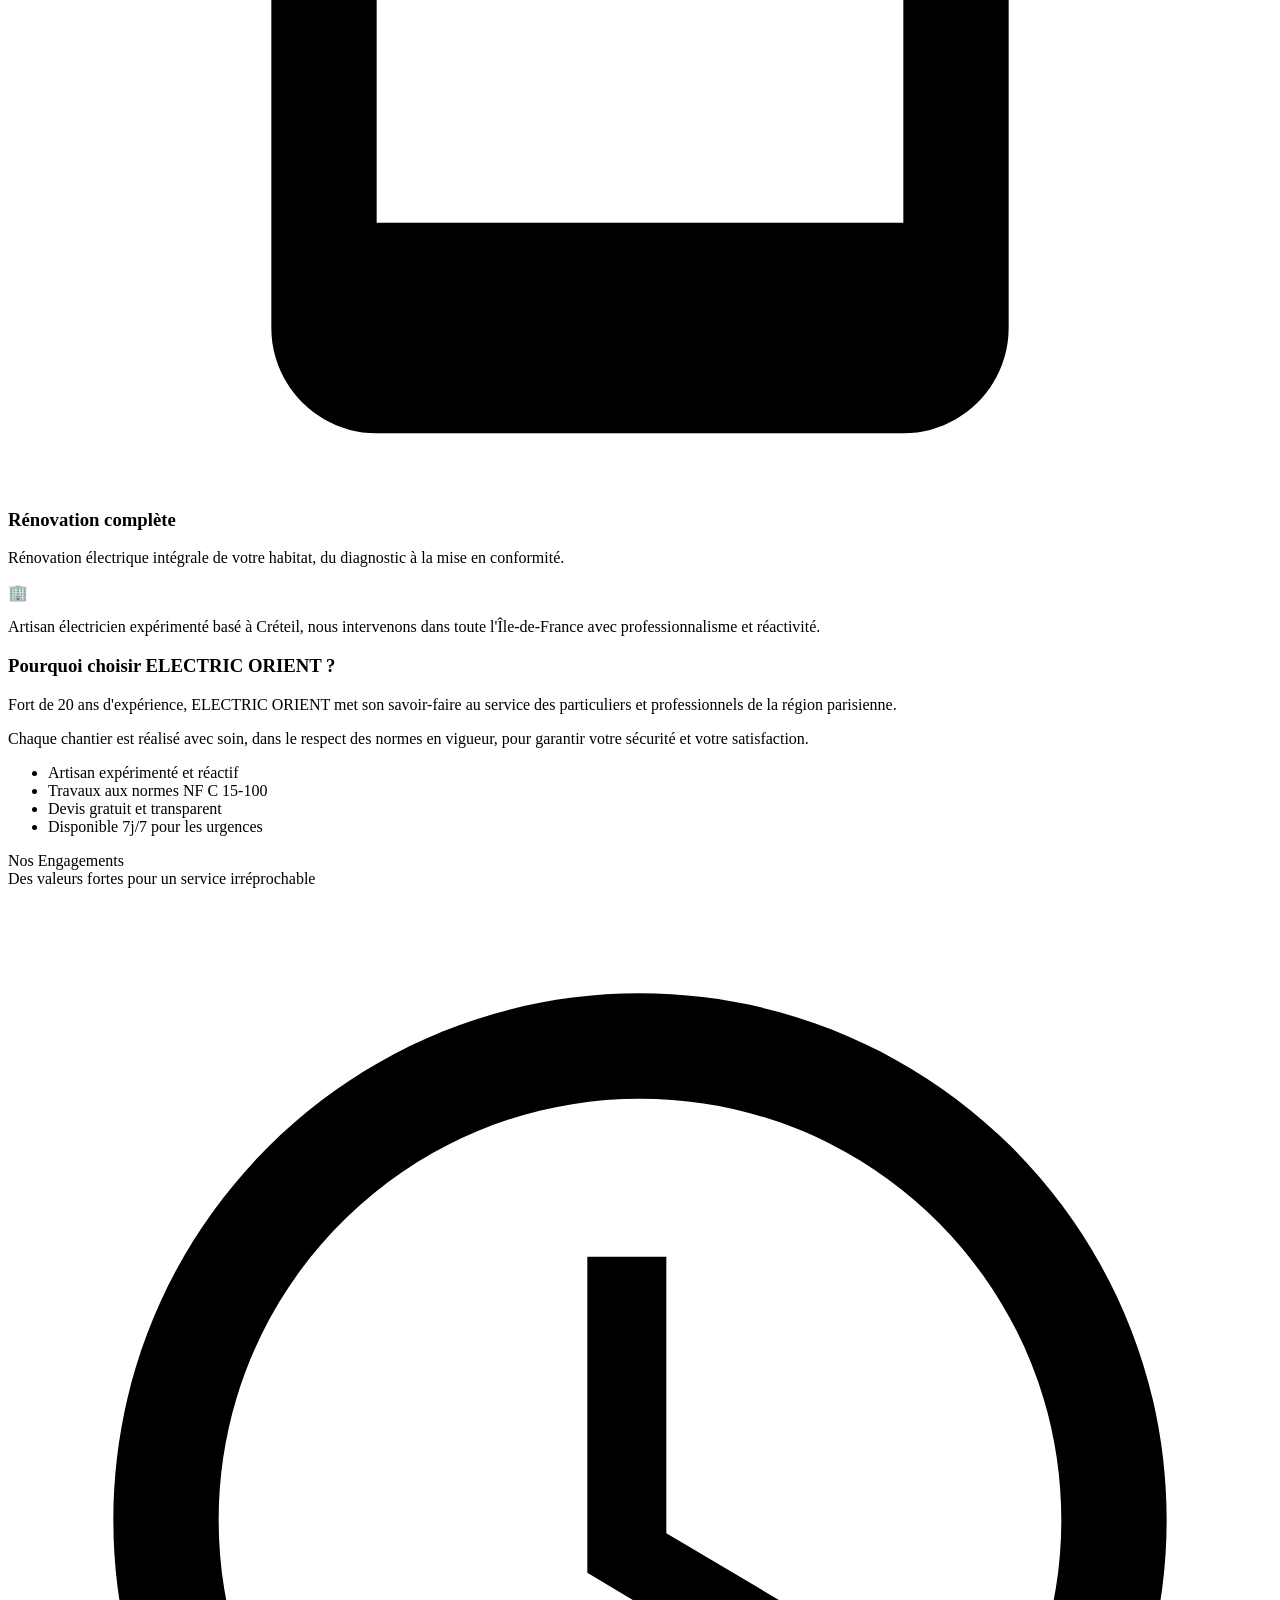
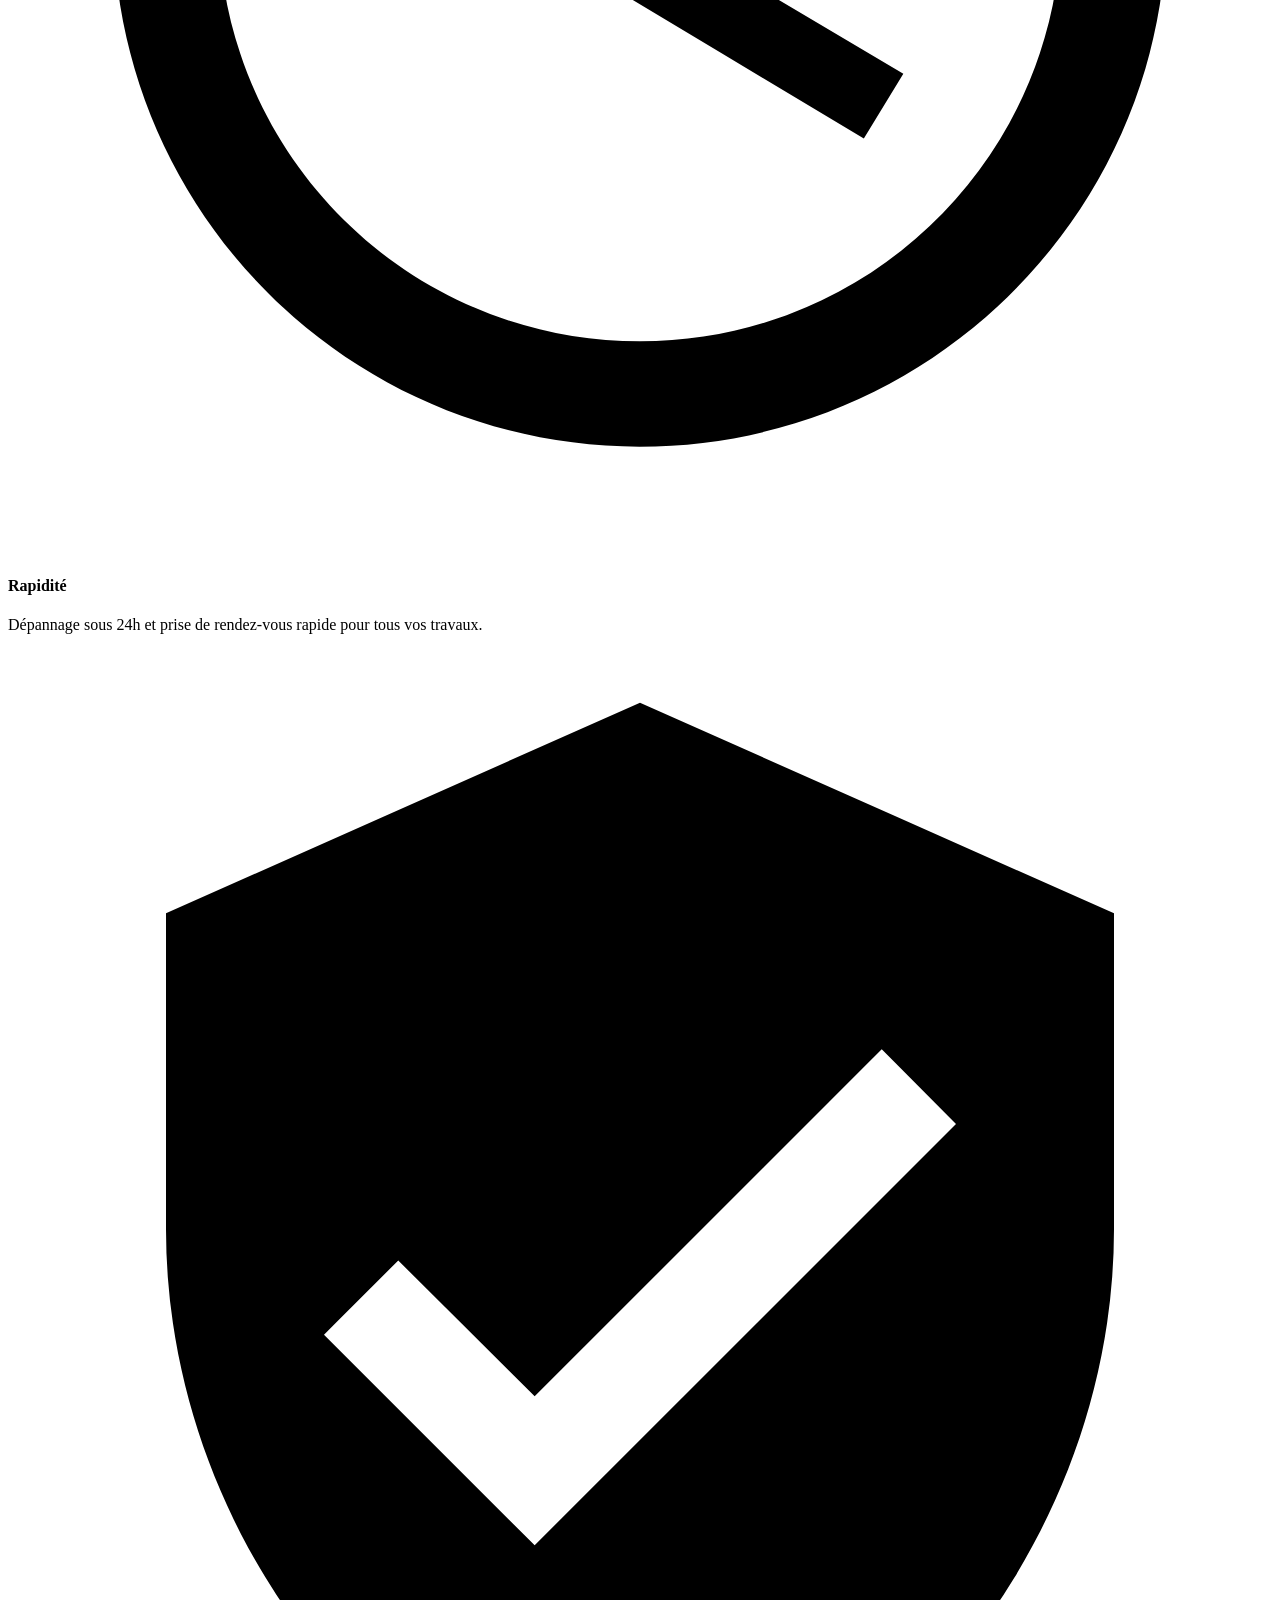
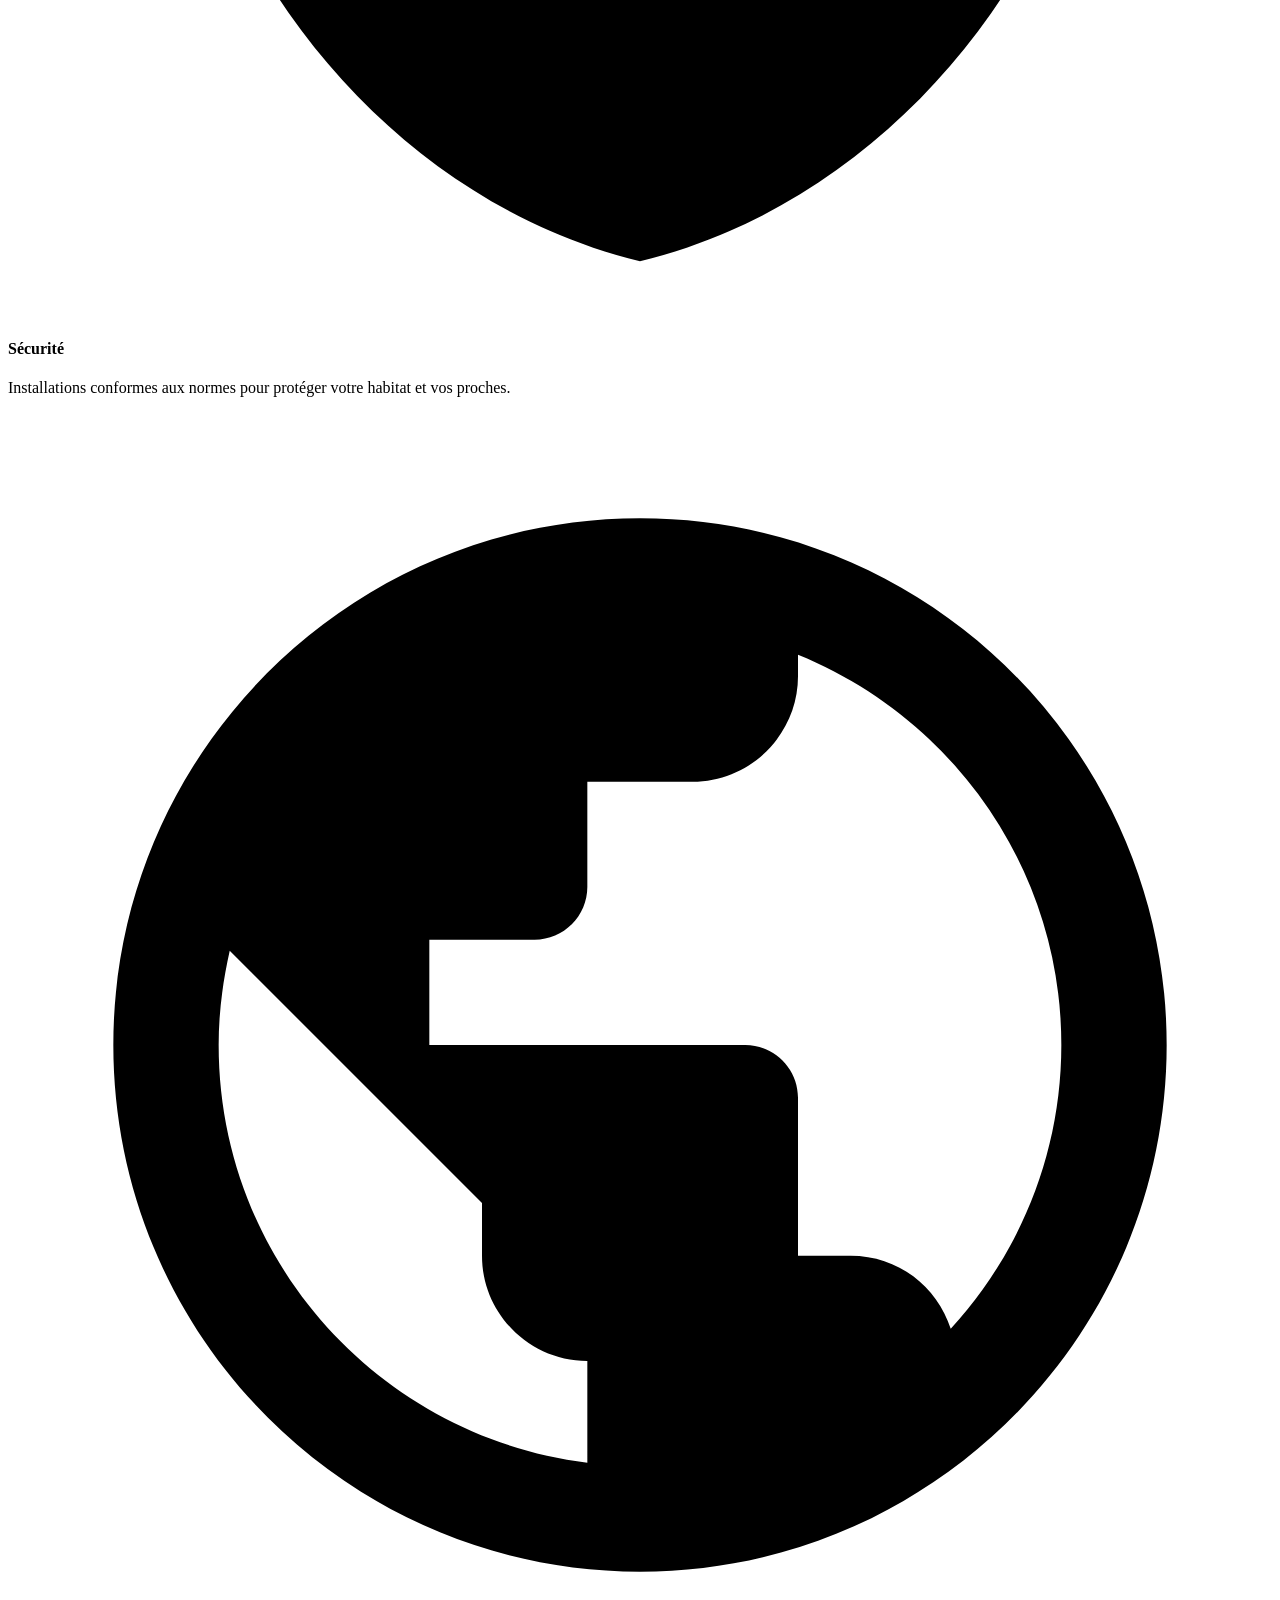
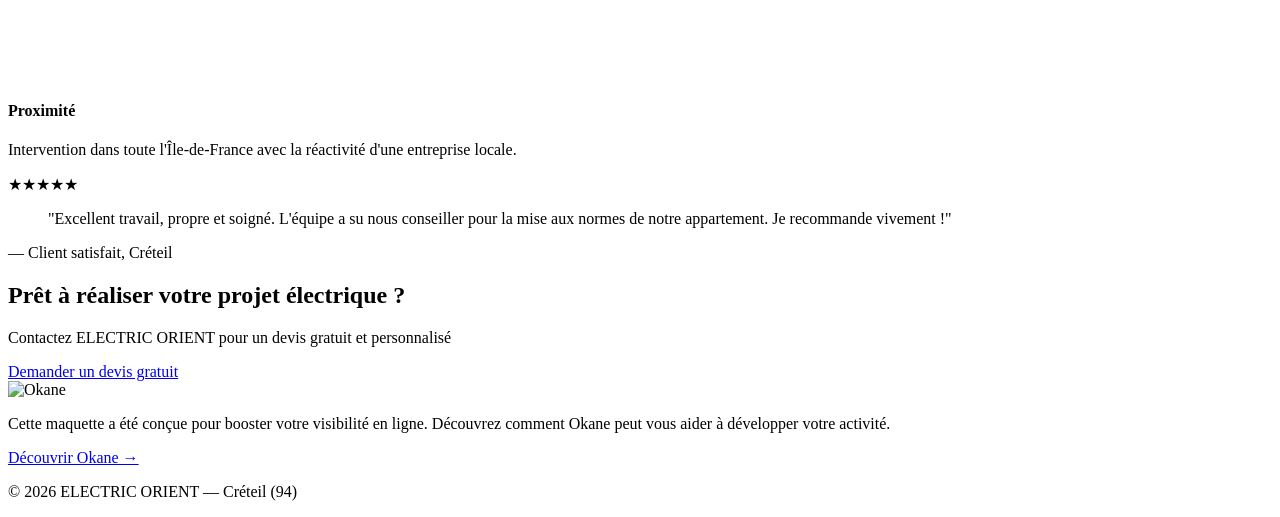
==== commit f2ba558e: "Update index.html" ====
--- a/index.html
+++ b/index.html
@@ -5,118 +5,7 @@
 <meta name="viewport" content="width=device-width, initial-scale=1.0">
 <title>ELECTRIC ORIENT – Électricien à Créteil</title>
 <link href="https://fonts.googleapis.com/css2?family=Playfair+Display:wght@700;900&family=Inter:wght@300;400;600;700;800&display=swap" rel="stylesheet">
-<style>
-*{margin:0;padding:0;box-sizing:border-box}
-html{scroll-behavior:smooth}
-body{font-family:'Inter',sans-serif;color:#1a2530;background:#fafbfc;line-height:1.65;overflow-x:hidden}
-#loader{position:fixed;inset:0;background:#0f2027;display:flex;align-items:center;justify-content:center;z-index:9999;transition:opacity .6s,visibility .6s}
-#loader.done{opacity:0;visibility:hidden}
-.loader-inner{text-align:center}
-.loader-icon{font-size:2.8rem;animation:pulse 1.4s ease-in-out infinite}
-@keyframes pulse{0%,100%{transform:scale(1);opacity:.7}50%{transform:scale(1.15);opacity:1}}
-.loader-text{color:#f5a623;font-family:'Playfair Display',serif;font-size:1.3rem;margin-top:1rem;letter-spacing:3px;font-weight:700}
-.loader-bar{width:100px;height:3px;background:rgba(255,255,255,.12);border-radius:3px;margin:1rem auto 0;overflow:hidden}
-.loader-bar::after{content:'';display:block;height:100%;width:35%;background:#f5a623;border-radius:3px;animation:loadbar 1.2s ease-in-out infinite}
-@keyframes loadbar{0%{transform:translateX(-100%)}100%{transform:translateX(380%)}
-.navbar{position:fixed;top:0;left:0;right:0;z-index:100;display:flex;align-items:center;justify-content:space-between;padding:0 3rem;height:68px;background:transparent;transition:all .4s cubic-bezier(.4,0,.2,1)}
-.navbar.scrolled{background:rgba(15,32,39,.92);backdrop-filter:blur(16px);-webkit-backdrop-filter:blur(16px);box-shadow:0 4px 30px rgba(0,0,0,.15);height:58px}
-.nav-logo{font-family:'Playfair Display',serif;color:#fff;font-size:1.4rem;font-weight:900;letter-spacing:1px}
-.nav-logo span{color:#f5a623}
-.nav-links{display:flex;gap:2.2rem;align-items:center;list-style:none}
-.nav-links a{color:rgba(255,255,255,.8);font-size:.88rem;font-weight:600;padding:.3rem 0;position:relative;transition:color .25s}
-.nav-links a::after{content:'';position:absolute;bottom:-2px;left:0;width:0;height:2px;background:#f5a623;border-radius:2px;transition:width .3s cubic-bezier(.4,0,.2,1)}
-.nav-links a:hover{color:#f5a623}
-.nav-links a:hover::after{width:100%}
-.nav-cta{background:linear-gradient(135deg,#f5a623,#e09000);color:#fff!important;padding:.5rem 1.3rem!important;border-radius:50px;font-weight:700!important;transition:transform .2s,box-shadow .2s!important;box-shadow:0 2px 12px rgba(245,166,35,.3)}
-.nav-cta::after{display:none!important}
-.nav-cta:hover{transform:translateY(-2px);box-shadow:0 6px 24px rgba(245,166,35,.45)}
-.nav-toggle{display:none;flex-direction:column;gap:5px;cursor:pointer;z-index:101}
-.nav-toggle span{width:24px;height:2px;background:#fff;transition:all .3s;border-radius:2px}
-.hero{min-height:100vh;display:flex;align-items:center;position:relative;overflow:hidden;background:linear-gradient(135deg,#0f2027 0%,#203a43 40%,#0f2027 100%)}
-.hero::before{content:'';position:absolute;inset:0;background:radial-gradient(ellipse at 70% 40%,rgba(245,166,35,.12),transparent 60%)}
-.hero::after{content:'';position:absolute;inset:0;background:url('https://images.unsplash.com/photo-1621905252507-b35492cc74b4?w=1920&q=80') center/cover;opacity:.12}
-.hero-grid{position:relative;z-index:1;display:grid;grid-template-columns:1fr 1fr;gap:4rem;max-width:1200px;margin:0 auto;padding:8rem 2rem 4rem;align-items:center}
-.hero-text h1{font-family:'Playfair Display',serif;color:#fff;font-size:clamp(2.2rem,4vw,3.2rem);line-height:1.15;margin-bottom:1.2rem;opacity:0;transform:translateY(30px);animation:fadeUp .8s .5s forwards}
-.hero-text h1 span{color:#f5a623}
-.hero-text p{color:rgba(255,255,255,.7);font-size:1.08rem;line-height:1.8;margin-bottom:2rem;max-width:480px;opacity:0;transform:translateY(30px);animation:fadeUp .8s .7s forwards}
-.hero-btns{display:flex;gap:1rem;flex-wrap:wrap;opacity:0;transform:translateY(30px);animation:fadeUp .8s .9s forwards}
-.hero-visual{position:relative;z-index:1;opacity:0;transform:translateY(30px);animation:fadeUp .8s 1.1s forwards}
-.hero-visual .badge{background:rgba(255,255,255,.08);backdrop-filter:blur(10px);border:1px solid rgba(255,255,255,.12);border-radius:20px;padding:2.5rem;text-align:center}
-.hero-visual .badge .icon{font-size:3.5rem;margin-bottom:1rem}
-.hero-visual .badge strong{display:block;font-size:1.1rem;color:#fff;margin-bottom:.5rem}
-.hero-visual .badge span{font-size:.85rem;color:rgba(255,255,255,.6)}
-@keyframes fadeUp{to{opacity:1;transform:translateY(0)}}
-.stats{background:linear-gradient(135deg,#f5a623,#e09000);padding:3rem 0}
-.stats-grid{display:grid;grid-template-columns:repeat(4,1fr);gap:2rem;text-align:center;color:#fff}
-.stats-grid .num{font-size:2.5rem;font-weight:800;display:block;font-family:'Playfair Display',serif}
-.stats-grid .label{font-size:.8rem;opacity:.9;text-transform:uppercase;letter-spacing:1px;font-weight:600}
-.section{padding:6rem 0}
-.section-title{font-family:'Playfair Display',serif;font-size:2.2rem;font-weight:900;text-align:center;margin-bottom:.8rem;color:#0f2027}
-.section-sub{text-align:center;color:#666;margin-bottom:3rem;font-size:1.05rem;max-width:600px;margin-left:auto;margin-right:auto}
-.grid-3{display:grid;grid-template-columns:repeat(3,1fr);gap:2rem}
-.grid-2{display:grid;grid-template-columns:1fr 1fr;gap:3rem;align-items:center}
-.wrap{max-width:1100px;margin:0 auto;padding:0 24px}
-.services{background:#f8f9fa}
-.service-card{background:#fff;border-radius:16px;padding:2.5rem;box-shadow:0 4px 20px rgba(0,0,0,.06);transition:transform .3s,box-shadow .3s;border:1px solid rgba(0,0,0,.04)}
-.service-card:hover{transform:translateY(-8px);box-shadow:0 16px 40px rgba(0,0,0,.12)}
-.service-card .icon{width:56px;height:56px;background:linear-gradient(135deg,#f5a623,#e09000);border-radius:14px;display:flex;align-items:center;justify-content:center;margin-bottom:1.2rem}
-.service-card .icon svg{width:28px;height:28px;fill:#fff}
-.service-card h3{font-size:1.1rem;font-weight:700;margin-bottom:.6rem;color:#0f2027}
-.service-card p{color:#666;font-size:.92rem;line-height:1.6}
-.about-visual{background:linear-gradient(135deg,#0f2027,#2c5364);border-radius:20px;padding:3rem;color:#fff;text-align:center;position:relative;overflow:hidden}
-.about-visual::before{content:'';position:absolute;inset:0;background:url('https://images.unsplash.com/photo-1558618666-fcd25c85f82e?w=800&q=80') center/cover;opacity:.12}
-.about-visual .content{position:relative;z-index:1}
-.about-visual .icon{font-size:2.5rem;margin-bottom:1rem}
-.about-visual p{opacity:.85;font-size:1rem;line-height:1.7}
-.about-text h3{font-family:'Playfair Display',serif;font-size:1.8rem;font-weight:900;margin-bottom:1.2rem;color:#0f2027}
-.about-text p{color:#555;margin-bottom:1rem;font-size:1rem;line-height:1.7}
-.about-list{list-style:none;margin-top:1.5rem}
-.about-list li{padding:.5rem 0;padding-left:1.8rem;position:relative;color:#444;font-size:.95rem}
-.about-list li::before{content:'✓';position:absolute;left:0;color:#f5a623;font-weight:700;font-size:1.1rem}
-.why{background:#f8f9fa}
-.why-card{background:#fff;border-radius:16px;padding:2.5rem;text-align:center;box-shadow:0 4px 20px rgba(0,0,0,.06);transition:transform .3s;border:1px solid rgba(0,0,0,.04)}
-.why-card:hover{transform:translateY(-4px)}
-.why-card .icon{width:64px;height:64px;margin:0 auto 1rem;background:linear-gradient(135deg,#f5a623,#e09000);border-radius:50%;display:flex;align-items:center;justify-content:center}
-.why-card .icon svg{width:28px;height:28px;fill:#fff}
-.why-card h4{font-size:1.05rem;font-weight:700;margin-bottom:.5rem;color:#0f2027}
-.why-card p{color:#666;font-size:.9rem;line-height:1.6}
-.testimonial{background:linear-gradient(135deg,#0f2027 0%,#203a43 40%,#0f2027 100%);color:#fff;text-align:center;padding:6rem 0;position:relative;overflow:hidden}
-.testimonial::before{content:'';position:absolute;inset:0;background:url('https://images.unsplash.com/photo-1497366216548-37526070297c?w=1920&q=80') center/cover;opacity:.08}
-.testimonial .wrap{position:relative;z-index:1}
-.testimonial blockquote{font-family:'Playfair Display',serif;font-size:1.5rem;font-style:italic;max-width:700px;margin:0 auto 1.5rem;line-height:1.7;opacity:.95}
-.testimonial .author{font-size:.95rem;opacity:.7;font-weight:600}
-.testimonial .stars{color:#f5a623;font-size:1.3rem;margin-bottom:1.2rem;letter-spacing:3px}
-.cta{text-align:center;padding:6rem 0;background:#fff}
-.cta h2{font-family:'Playfair Display',serif;font-size:2.2rem;font-weight:900;margin-bottom:1rem;color:#0f2027}
-.cta p{color:#666;margin-bottom:2rem;font-size:1.05rem}
-.okane-cta{background:#1a1a2e;color:#fff;padding:4rem 0;text-align:center;position:relative;overflow:hidden}
-.okane-cta::before{content:'';position:absolute;inset:0;background:url('https://images.unsplash.com/photo-1497366216548-37526070297c?w=1920&q=80') center/cover;opacity:.06}
-.okane-cta .wrap{position:relative;z-index:1}
-.okane-cta .okane-logo{height:44px;margin-bottom:1.2rem}
-.okane-cta p{font-size:1.05rem;opacity:.8;margin-bottom:1.5rem;max-width:500px;margin-left:auto;margin-right:auto;line-height:1.7}
-.footer{background:#0a0a1a;color:#666;padding:2.5rem 0;text-align:center;font-size:.88rem}
-.footer a{color:#f5a623}
-.btn{display:inline-block;padding:.8rem 2rem;border-radius:50px;font-weight:700;font-size:.9rem;transition:all .3s;cursor:pointer;border:none;text-decoration:none}
-.btn-primary{background:linear-gradient(135deg,#f5a623,#e09000);color:#fff;box-shadow:0 4px 15px rgba(245,166,35,.3)}
-.btn-primary:hover{transform:translateY(-3px);box-shadow:0 8px 25px rgba(245,166,35,.4)}
-.btn-outline{background:transparent;color:#fff;border:2px solid rgba(255,255,255,.3)}
-.btn-outline:hover{border-color:#f5a623;color:#f5a623}
-.btn-okane{background:#fff;color:#1a1a2e;border-radius:50px;padding:.8rem 2rem;font-weight:700;display:inline-flex;align-items:center;gap:10px;box-shadow:0 4px 20px rgba(0,0,0,.15)}
-.btn-okane:hover{transform:translateY(-3px);box-shadow:0 8px 30px rgba(0,0,0,.2)}
-.reveal{opacity:0;transform:translateY(40px);transition:opacity .8s ease,transform .8s ease}
-.reveal.visible{opacity:1;transform:translateY(0)}
-@media(max-width:768px){
-.hero-grid,.grid-2{grid-template-columns:1fr}
-.grid-3{grid-template-columns:1fr}
-.stats-grid{grid-template-columns:repeat(2,1fr)}
-.hero-text h1{font-size:2rem}
-.hero{padding:6rem 0 3rem}
-.navbar{padding:0 1.5rem}
-.nav-links{display:none}
-.nav-toggle{display:flex}
-.section{padding:4rem 0}
-}
-</style>
+<link rel="stylesheet" href="style.css">
 </head>
 <body>
 <div id="loader"><div class="loader-inner"><div class="loader-icon">⚡</div><div class="loader-text">ELECTRIC ORIENT</div><div class="loader-bar"></div></div></div>
@@ -234,4 +123,4 @@
 reveals.forEach(r=>observer.observe(r));
 </script>
 </body>
-</html>+</html>
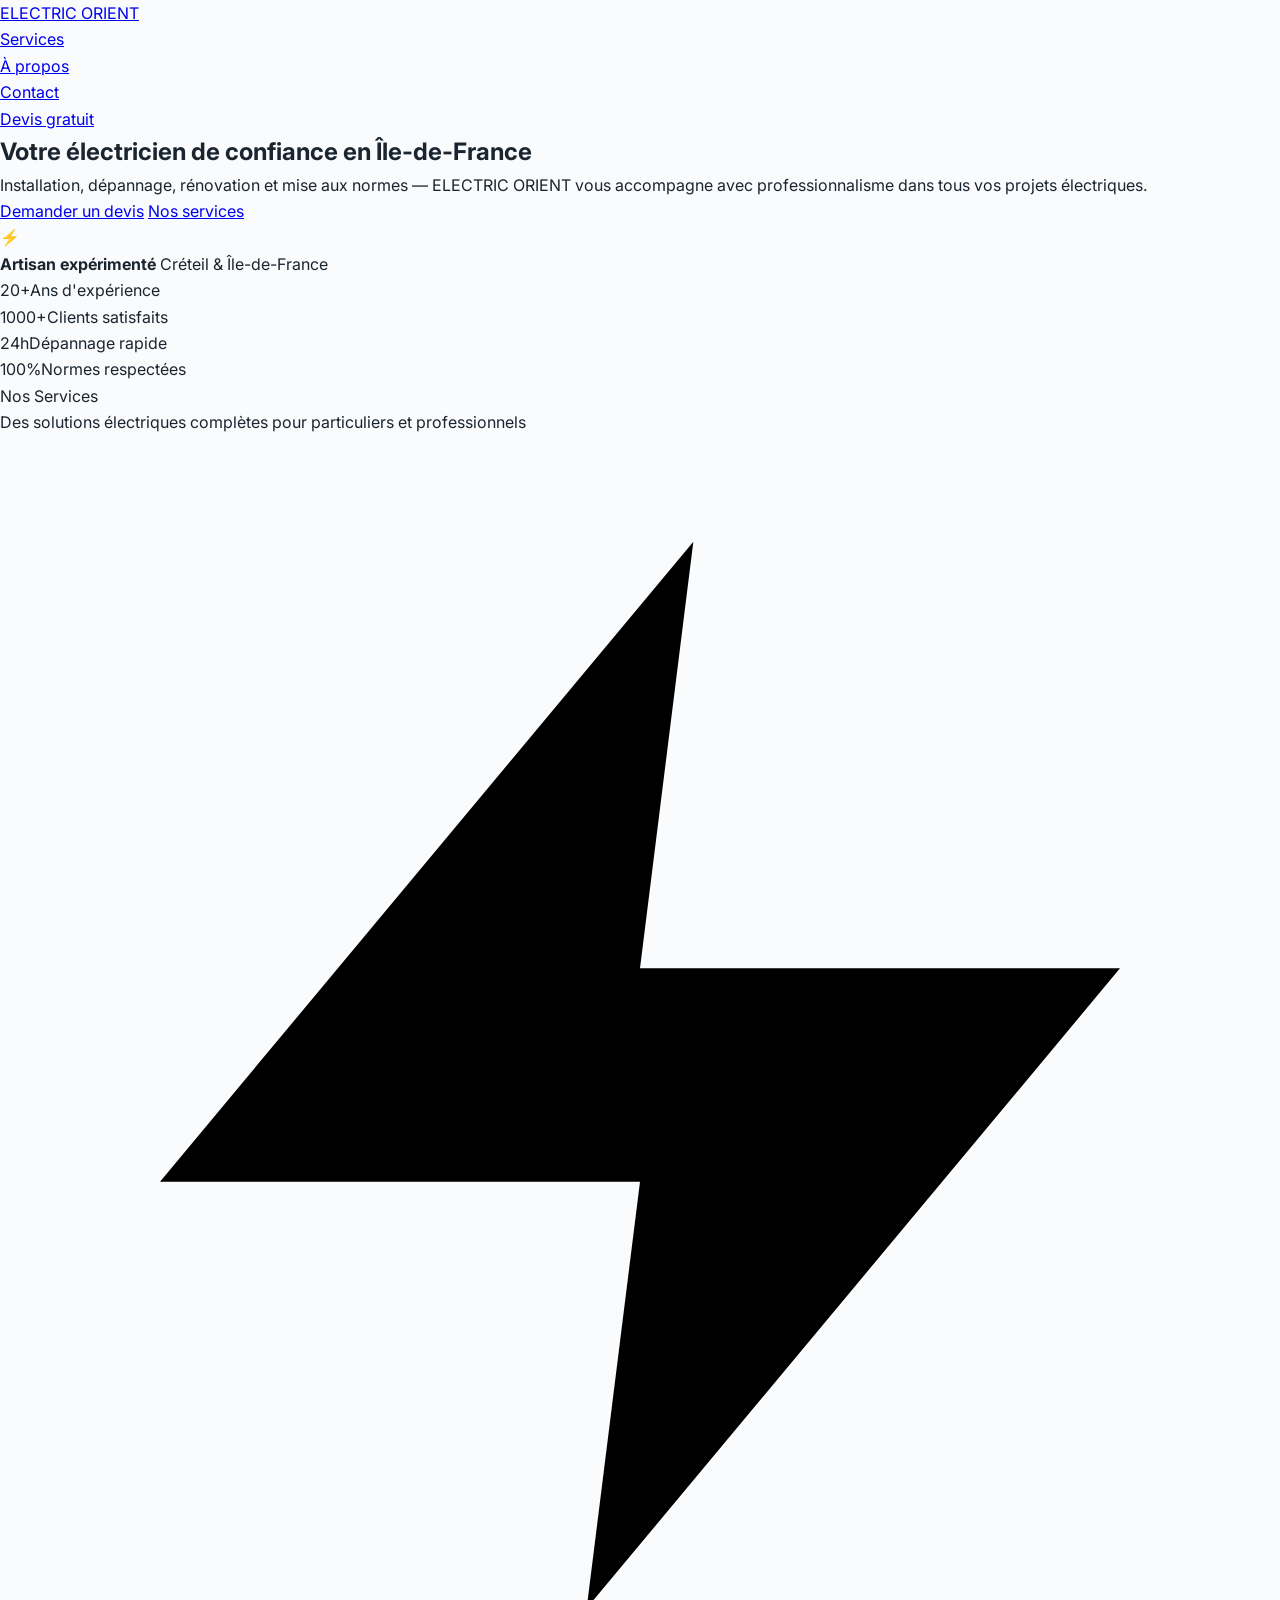
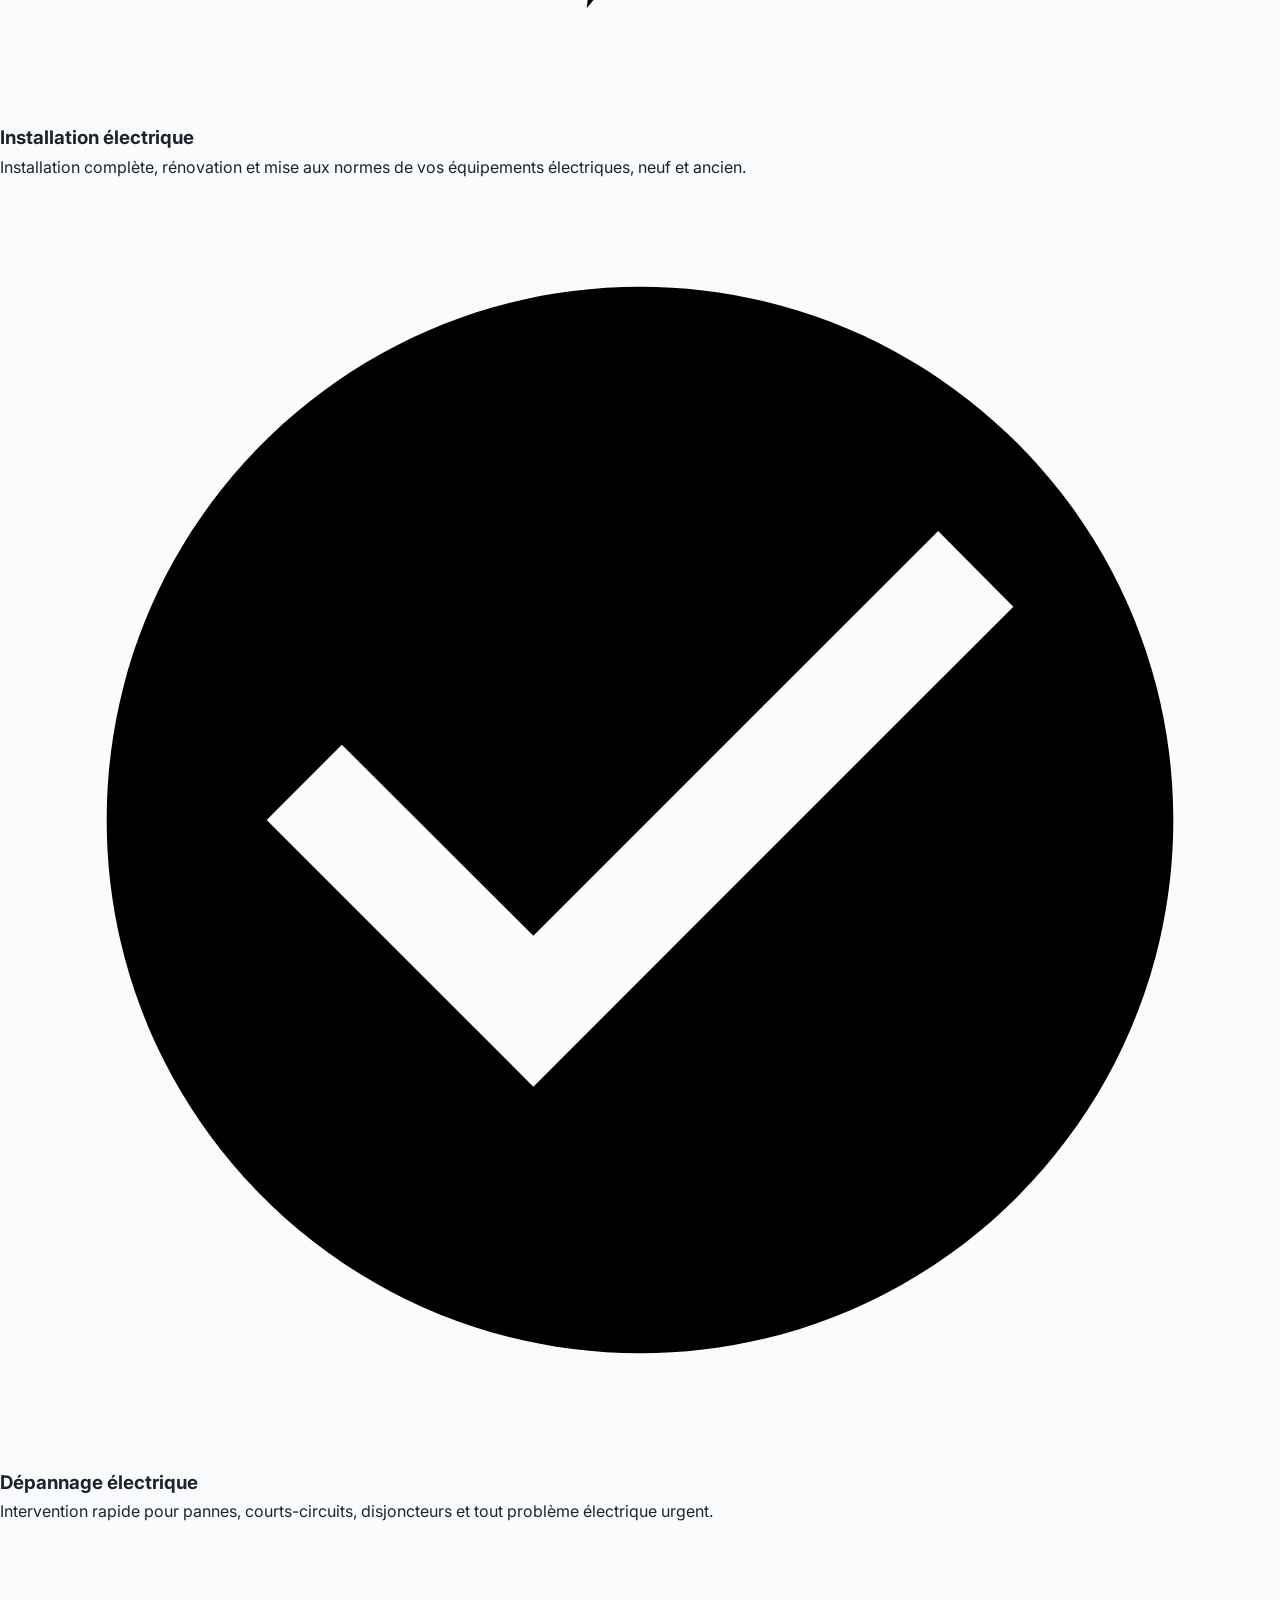
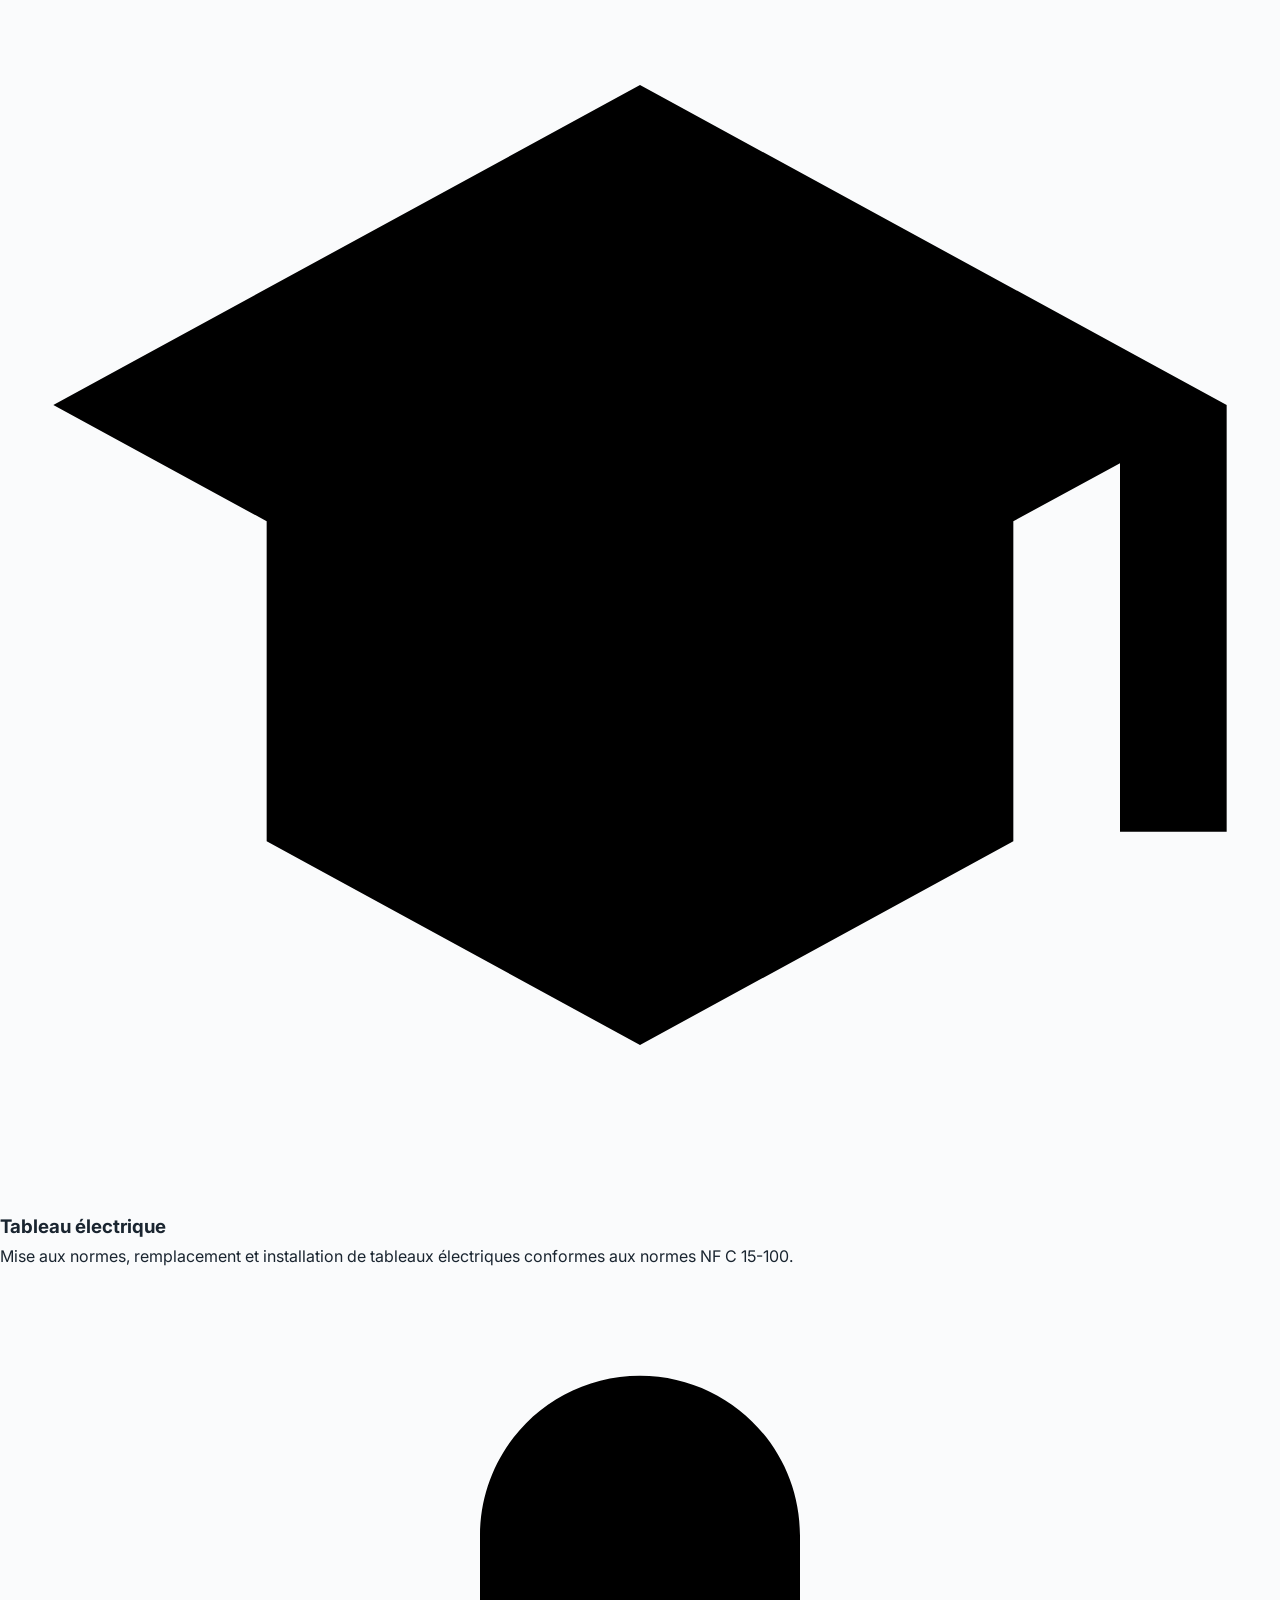
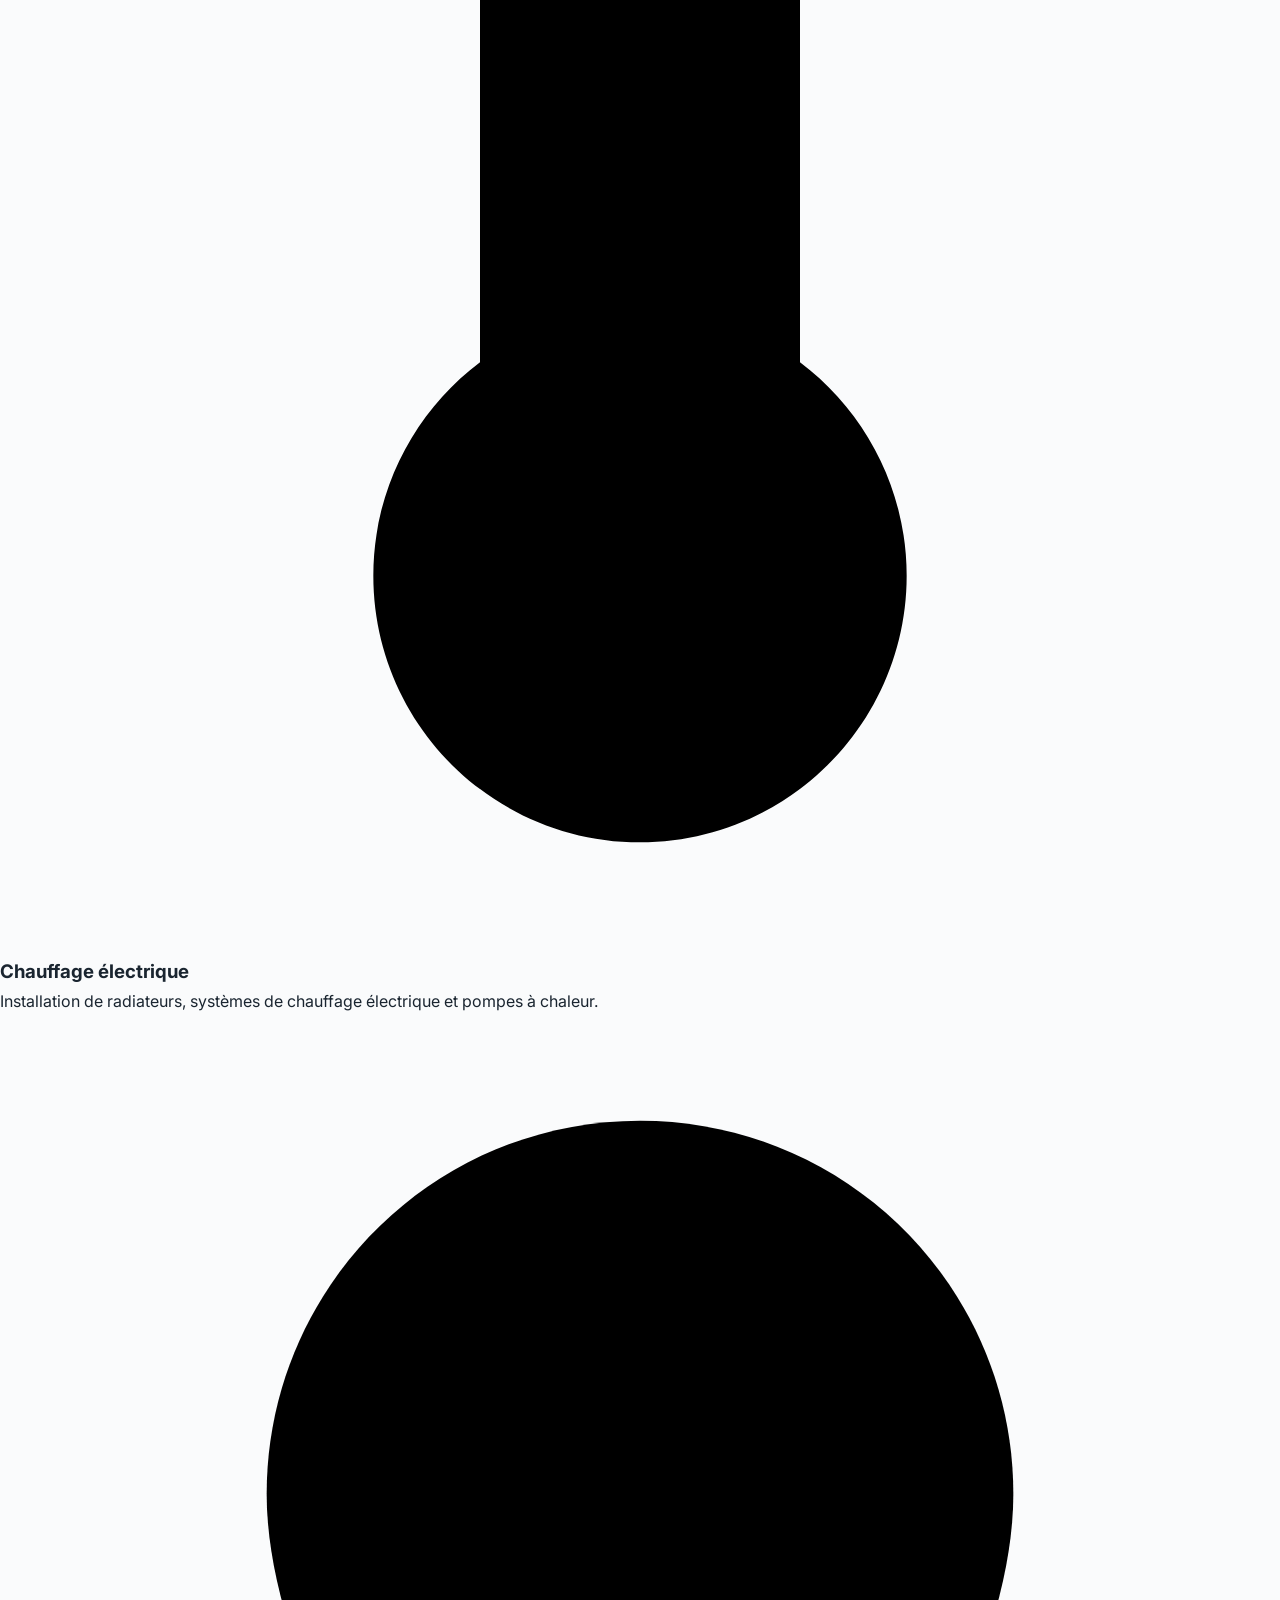
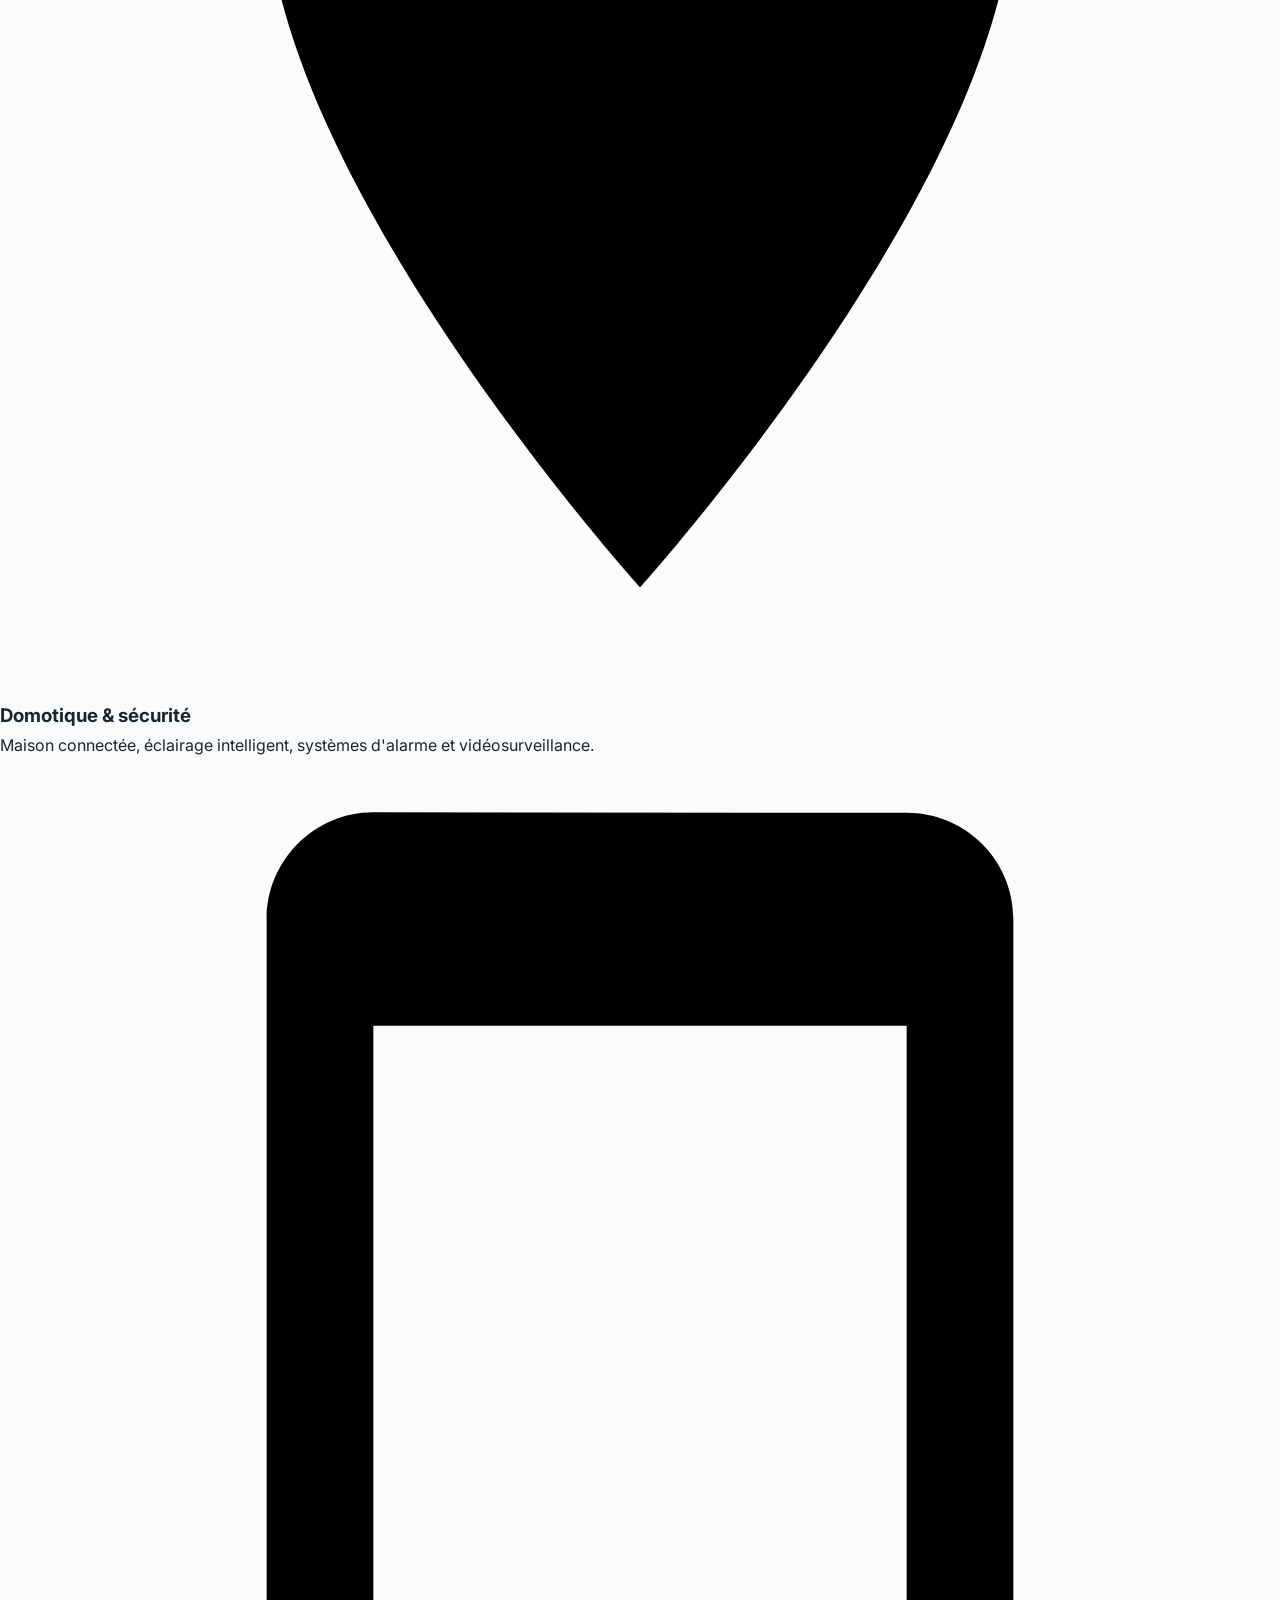
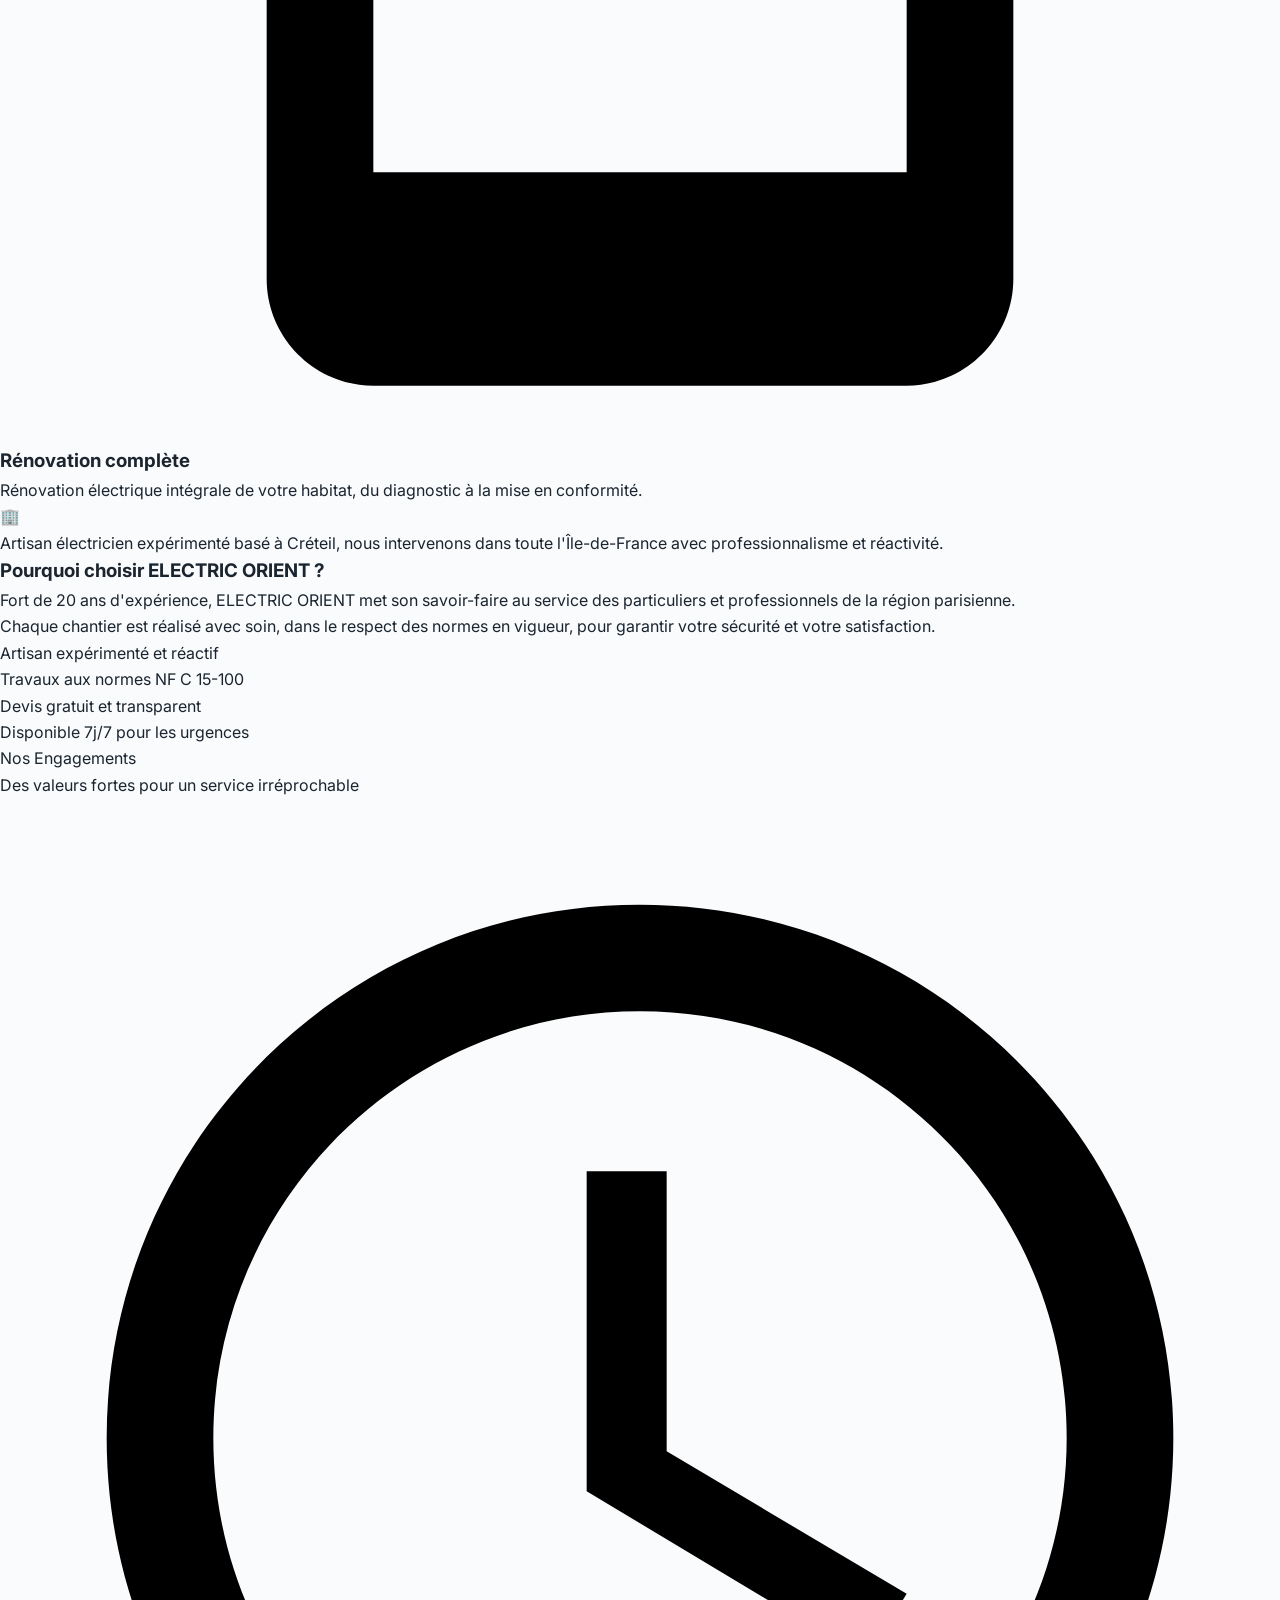
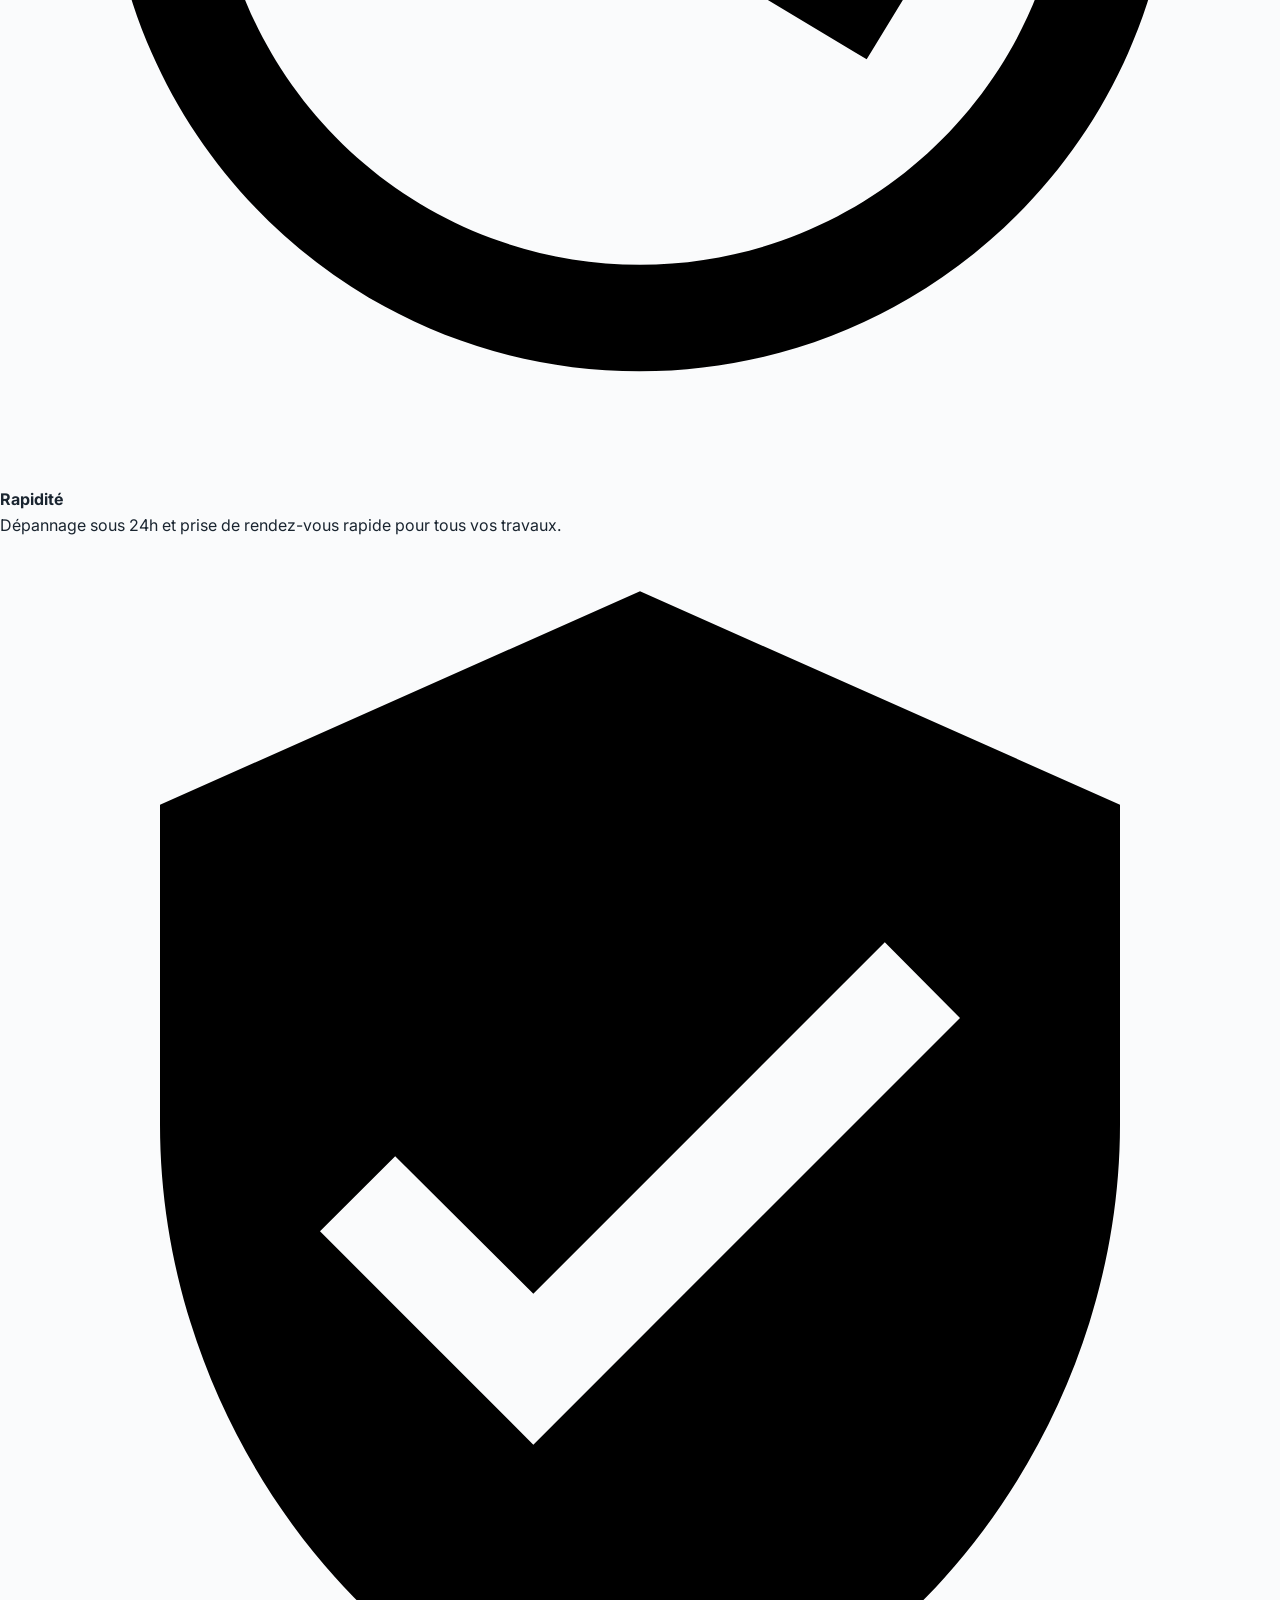
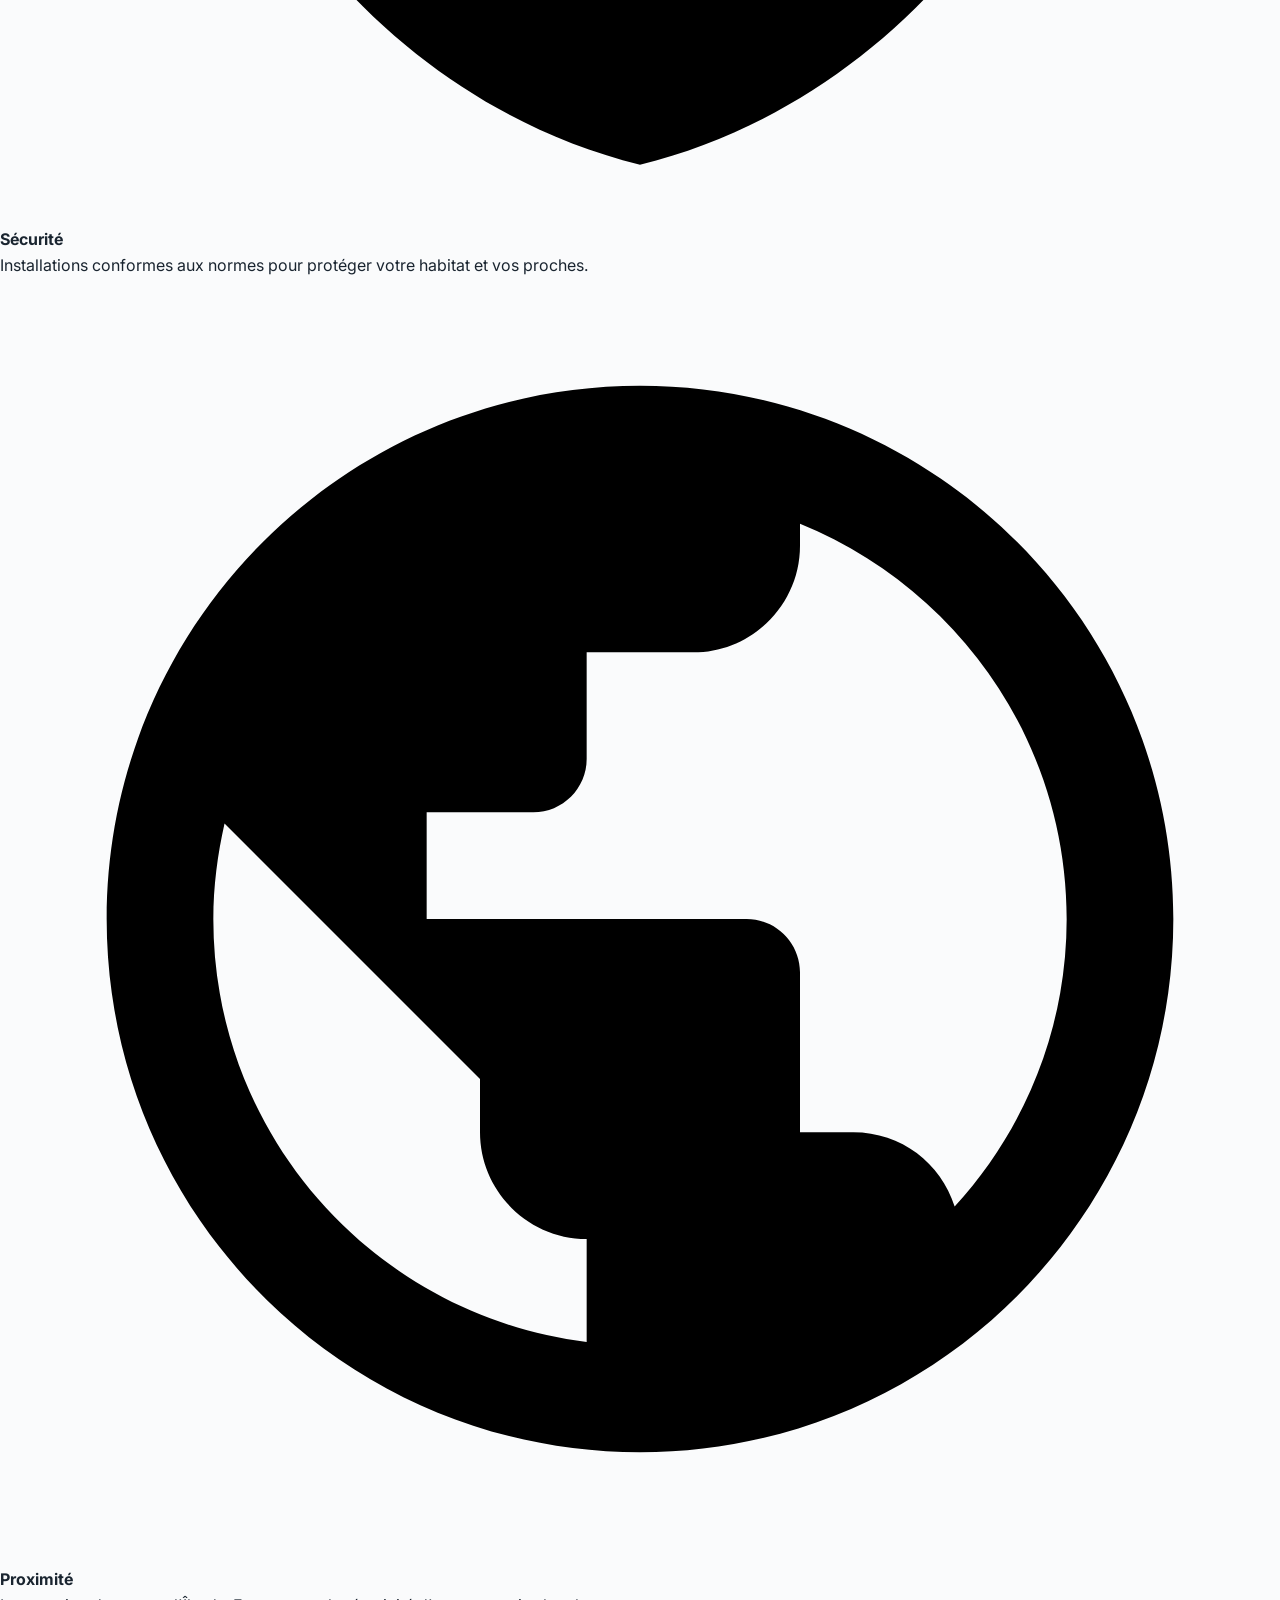
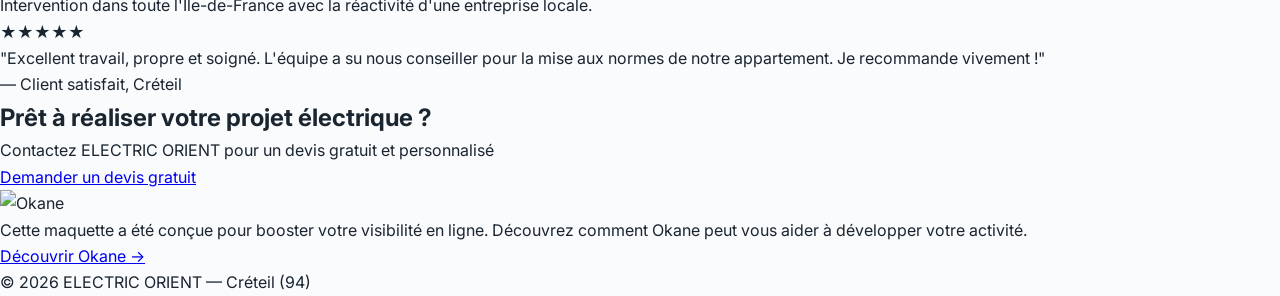
==== commit 277f945c: "Cache-buster on CSS" ====
--- a/index.html
+++ b/index.html
@@ -5,7 +5,7 @@
 <meta name="viewport" content="width=device-width, initial-scale=1.0">
 <title>ELECTRIC ORIENT – Électricien à Créteil</title>
 <link href="https://fonts.googleapis.com/css2?family=Playfair+Display:wght@700;900&family=Inter:wght@300;400;600;700;800&display=swap" rel="stylesheet">
-<link rel="stylesheet" href="style.css">
+<link rel="stylesheet" href="style.css?v=2">
 </head>
 <body>
 <div id="loader"><div class="loader-inner"><div class="loader-icon">⚡</div><div class="loader-text">ELECTRIC ORIENT</div><div class="loader-bar"></div></div></div>
--- a/style.css
+++ b/style.css
@@ -0,0 +1,110 @@
+*{margin:0;padding:0;box-sizing:border-box}
+html{scroll-behavior:smooth}
+body{font-family:'Inter',sans-serif;color:#1a2530;background:#fafbfc;line-height:1.65;overflow-x:hidden}
+#loader{position:fixed;inset:0;background:#0f2027;display:flex;align-items:center;justify-content:center;z-index:9999;transition:opacity .6s,visibility .6s}
+#loader.done{opacity:0;visibility:hidden}
+.loader-inner{text-align:center}
+.loader-icon{font-size:2.8rem;animation:pulse 1.4s ease-in-out infinite}
+@keyframes pulse{0%,100%{transform:scale(1);opacity:.7}50%{transform:scale(1.15);opacity:1}}
+.loader-text{color:#f5a623;font-family:'Playfair Display',serif;font-size:1.3rem;margin-top:1rem;letter-spacing:3px;font-weight:700}
+.loader-bar{width:100px;height:3px;background:rgba(255,255,255,.12);border-radius:3px;margin:1rem auto 0;overflow:hidden}
+.loader-bar::after{content:'';display:block;height:100%;width:35%;background:#f5a623;border-radius:3px;animation:loadbar 1.2s ease-in-out infinite}
+@keyframes loadbar{0%{transform:translateX(-100%)}100%{transform:translateX(380%)}
+.navbar{position:fixed;top:0;left:0;right:0;z-index:100;display:flex;align-items:center;justify-content:space-between;padding:0 3rem;height:68px;background:transparent;transition:all .4s cubic-bezier(.4,0,.2,1)}
+.navbar.scrolled{background:rgba(15,32,39,.92);backdrop-filter:blur(16px);-webkit-backdrop-filter:blur(16px);box-shadow:0 4px 30px rgba(0,0,0,.15);height:58px}
+.nav-logo{font-family:'Playfair Display',serif;color:#fff;font-size:1.4rem;font-weight:900;letter-spacing:1px}
+.nav-logo span{color:#f5a623}
+.nav-links{display:flex;gap:2.2rem;align-items:center;list-style:none}
+.nav-links a{color:rgba(255,255,255,.8);font-size:.88rem;font-weight:600;padding:.3rem 0;position:relative;transition:color .25s}
+.nav-links a::after{content:'';position:absolute;bottom:-2px;left:0;width:0;height:2px;background:#f5a623;border-radius:2px;transition:width .3s cubic-bezier(.4,0,.2,1)}
+.nav-links a:hover{color:#f5a623}
+.nav-links a:hover::after{width:100%}
+.nav-cta{background:linear-gradient(135deg,#f5a623,#e09000);color:#fff!important;padding:.5rem 1.3rem!important;border-radius:50px;font-weight:700!important;transition:transform .2s,box-shadow .2s!important;box-shadow:0 2px 12px rgba(245,166,35,.3)}
+.nav-cta::after{display:none!important}
+.nav-cta:hover{transform:translateY(-2px);box-shadow:0 6px 24px rgba(245,166,35,.45)}
+.nav-toggle{display:none;flex-direction:column;gap:5px;cursor:pointer;z-index:101}
+.nav-toggle span{width:24px;height:2px;background:#fff;transition:all .3s;border-radius:2px}
+.hero{min-height:100vh;display:flex;align-items:center;position:relative;overflow:hidden;background:linear-gradient(135deg,#0f2027 0%,#203a43 40%,#0f2027 100%)}
+.hero::before{content:'';position:absolute;inset:0;background:radial-gradient(ellipse at 70% 40%,rgba(245,166,35,.12),transparent 60%)}
+.hero::after{content:'';position:absolute;inset:0;background:url('https://images.unsplash.com/photo-1621905252507-b35492cc74b4?w=1920&q=80') center/cover;opacity:.12}
+.hero-grid{position:relative;z-index:1;display:grid;grid-template-columns:1fr 1fr;gap:4rem;max-width:1200px;margin:0 auto;padding:8rem 2rem 4rem;align-items:center}
+.hero-text h1{font-family:'Playfair Display',serif;color:#fff;font-size:clamp(2.2rem,4vw,3.2rem);line-height:1.15;margin-bottom:1.2rem;opacity:0;transform:translateY(30px);animation:fadeUp .8s .5s forwards}
+.hero-text h1 span{color:#f5a623}
+.hero-text p{color:rgba(255,255,255,.7);font-size:1.08rem;line-height:1.8;margin-bottom:2rem;max-width:480px;opacity:0;transform:translateY(30px);animation:fadeUp .8s .7s forwards}
+.hero-btns{display:flex;gap:1rem;flex-wrap:wrap;opacity:0;transform:translateY(30px);animation:fadeUp .8s .9s forwards}
+.hero-visual{position:relative;z-index:1;opacity:0;transform:translateY(30px);animation:fadeUp .8s 1.1s forwards}
+.hero-visual .badge{background:rgba(255,255,255,.08);backdrop-filter:blur(10px);border:1px solid rgba(255,255,255,.12);border-radius:20px;padding:2.5rem;text-align:center}
+.hero-visual .badge .icon{font-size:3.5rem;margin-bottom:1rem}
+.hero-visual .badge strong{display:block;font-size:1.1rem;color:#fff;margin-bottom:.5rem}
+.hero-visual .badge span{font-size:.85rem;color:rgba(255,255,255,.6)}
+@keyframes fadeUp{to{opacity:1;transform:translateY(0)}}
+.stats{background:linear-gradient(135deg,#f5a623,#e09000);padding:3rem 0}
+.stats-grid{display:grid;grid-template-columns:repeat(4,1fr);gap:2rem;text-align:center;color:#fff}
+.stats-grid .num{font-size:2.5rem;font-weight:800;display:block;font-family:'Playfair Display',serif}
+.stats-grid .label{font-size:.8rem;opacity:.9;text-transform:uppercase;letter-spacing:1px;font-weight:600}
+.section{padding:6rem 0}
+.section-title{font-family:'Playfair Display',serif;font-size:2.2rem;font-weight:900;text-align:center;margin-bottom:.8rem;color:#0f2027}
+.section-sub{text-align:center;color:#666;margin-bottom:3rem;font-size:1.05rem;max-width:600px;margin-left:auto;margin-right:auto}
+.grid-3{display:grid;grid-template-columns:repeat(3,1fr);gap:2rem}
+.grid-2{display:grid;grid-template-columns:1fr 1fr;gap:3rem;align-items:center}
+.wrap{max-width:1100px;margin:0 auto;padding:0 24px}
+.services{background:#f8f9fa}
+.service-card{background:#fff;border-radius:16px;padding:2.5rem;box-shadow:0 4px 20px rgba(0,0,0,.06);transition:transform .3s,box-shadow .3s;border:1px solid rgba(0,0,0,.04)}
+.service-card:hover{transform:translateY(-8px);box-shadow:0 16px 40px rgba(0,0,0,.12)}
+.service-card .icon{width:56px;height:56px;background:linear-gradient(135deg,#f5a623,#e09000);border-radius:14px;display:flex;align-items:center;justify-content:center;margin-bottom:1.2rem}
+.service-card .icon svg{width:28px;height:28px;fill:#fff}
+.service-card h3{font-size:1.1rem;font-weight:700;margin-bottom:.6rem;color:#0f2027}
+.service-card p{color:#666;font-size:.92rem;line-height:1.6}
+.about-visual{background:linear-gradient(135deg,#0f2027,#2c5364);border-radius:20px;padding:3rem;color:#fff;text-align:center;position:relative;overflow:hidden}
+.about-visual::before{content:'';position:absolute;inset:0;background:url('https://images.unsplash.com/photo-1558618666-fcd25c85f82e?w=800&q=80') center/cover;opacity:.12}
+.about-visual .content{position:relative;z-index:1}
+.about-visual .icon{font-size:2.5rem;margin-bottom:1rem}
+.about-visual p{opacity:.85;font-size:1rem;line-height:1.7}
+.about-text h3{font-family:'Playfair Display',serif;font-size:1.8rem;font-weight:900;margin-bottom:1.2rem;color:#0f2027}
+.about-text p{color:#555;margin-bottom:1rem;font-size:1rem;line-height:1.7}
+.about-list{list-style:none;margin-top:1.5rem}
+.about-list li{padding:.5rem 0;padding-left:1.8rem;position:relative;color:#444;font-size:.95rem}
+.about-list li::before{content:'✓';position:absolute;left:0;color:#f5a623;font-weight:700;font-size:1.1rem}
+.why{background:#f8f9fa}
+.why-card{background:#fff;border-radius:16px;padding:2.5rem;text-align:center;box-shadow:0 4px 20px rgba(0,0,0,.06);transition:transform .3s;border:1px solid rgba(0,0,0,.04)}
+.why-card:hover{transform:translateY(-4px)}
+.why-card .icon{width:64px;height:64px;margin:0 auto 1rem;background:linear-gradient(135deg,#f5a623,#e09000);border-radius:50%;display:flex;align-items:center;justify-content:center}
+.why-card .icon svg{width:28px;height:28px;fill:#fff}
+.why-card h4{font-size:1.05rem;font-weight:700;margin-bottom:.5rem;color:#0f2027}
+.why-card p{color:#666;font-size:.9rem;line-height:1.6}
+.testimonial{background:linear-gradient(135deg,#0f2027 0%,#203a43 40%,#0f2027 100%);color:#fff;text-align:center;padding:6rem 0;position:relative;overflow:hidden}
+.testimonial::before{content:'';position:absolute;inset:0;background:url('https://images.unsplash.com/photo-1497366216548-37526070297c?w=1920&q=80') center/cover;opacity:.08}
+.testimonial .wrap{position:relative;z-index:1}
+.testimonial blockquote{font-family:'Playfair Display',serif;font-size:1.5rem;font-style:italic;max-width:700px;margin:0 auto 1.5rem;line-height:1.7;opacity:.95}
+.testimonial .author{font-size:.95rem;opacity:.7;font-weight:600}
+.testimonial .stars{color:#f5a623;font-size:1.3rem;margin-bottom:1.2rem;letter-spacing:3px}
+.cta{text-align:center;padding:6rem 0;background:#fff}
+.cta h2{font-family:'Playfair Display',serif;font-size:2.2rem;font-weight:900;margin-bottom:1rem;color:#0f2027}
+.cta p{color:#666;margin-bottom:2rem;font-size:1.05rem}
+.okane-cta{background:#1a1a2e;color:#fff;padding:4rem 0;text-align:center;position:relative;overflow:hidden}
+.okane-cta::before{content:'';position:absolute;inset:0;background:url('https://images.unsplash.com/photo-1497366216548-37526070297c?w=1920&q=80') center/cover;opacity:.06}
+.okane-cta .wrap{position:relative;z-index:1}
+.okane-cta .okane-logo{height:44px;margin-bottom:1.2rem}
+.okane-cta p{font-size:1.05rem;opacity:.8;margin-bottom:1.5rem;max-width:500px;margin-left:auto;margin-right:auto;line-height:1.7}
+.footer{background:#0a0a1a;color:#666;padding:2.5rem 0;text-align:center;font-size:.88rem}
+.footer a{color:#f5a623}
+.btn{display:inline-block;padding:.8rem 2rem;border-radius:50px;font-weight:700;font-size:.9rem;transition:all .3s;cursor:pointer;border:none;text-decoration:none}
+.btn-primary{background:linear-gradient(135deg,#f5a623,#e09000);color:#fff;box-shadow:0 4px 15px rgba(245,166,35,.3)}
+.btn-primary:hover{transform:translateY(-3px);box-shadow:0 8px 25px rgba(245,166,35,.4)}
+.btn-outline{background:transparent;color:#fff;border:2px solid rgba(255,255,255,.3)}
+.btn-outline:hover{border-color:#f5a623;color:#f5a623}
+.btn-okane{background:#fff;color:#1a1a2e;border-radius:50px;padding:.8rem 2rem;font-weight:700;display:inline-flex;align-items:center;gap:10px;box-shadow:0 4px 20px rgba(0,0,0,.15)}
+.btn-okane:hover{transform:translateY(-3px);box-shadow:0 8px 30px rgba(0,0,0,.2)}
+.reveal{opacity:0;transform:translateY(40px);transition:opacity .8s ease,transform .8s ease}
+.reveal.visible{opacity:1;transform:translateY(0)}
+@media(max-width:768px){
+.hero-grid,.grid-2{grid-template-columns:1fr}
+.grid-3{grid-template-columns:1fr}
+.stats-grid{grid-template-columns:repeat(2,1fr)}
+.hero-text h1{font-size:2rem}
+.hero{padding:6rem 0 3rem}
+.navbar{padding:0 1.5rem}
+.nav-links{display:none}
+.nav-toggle{display:flex}
+.section{padding:4rem 0}
+}
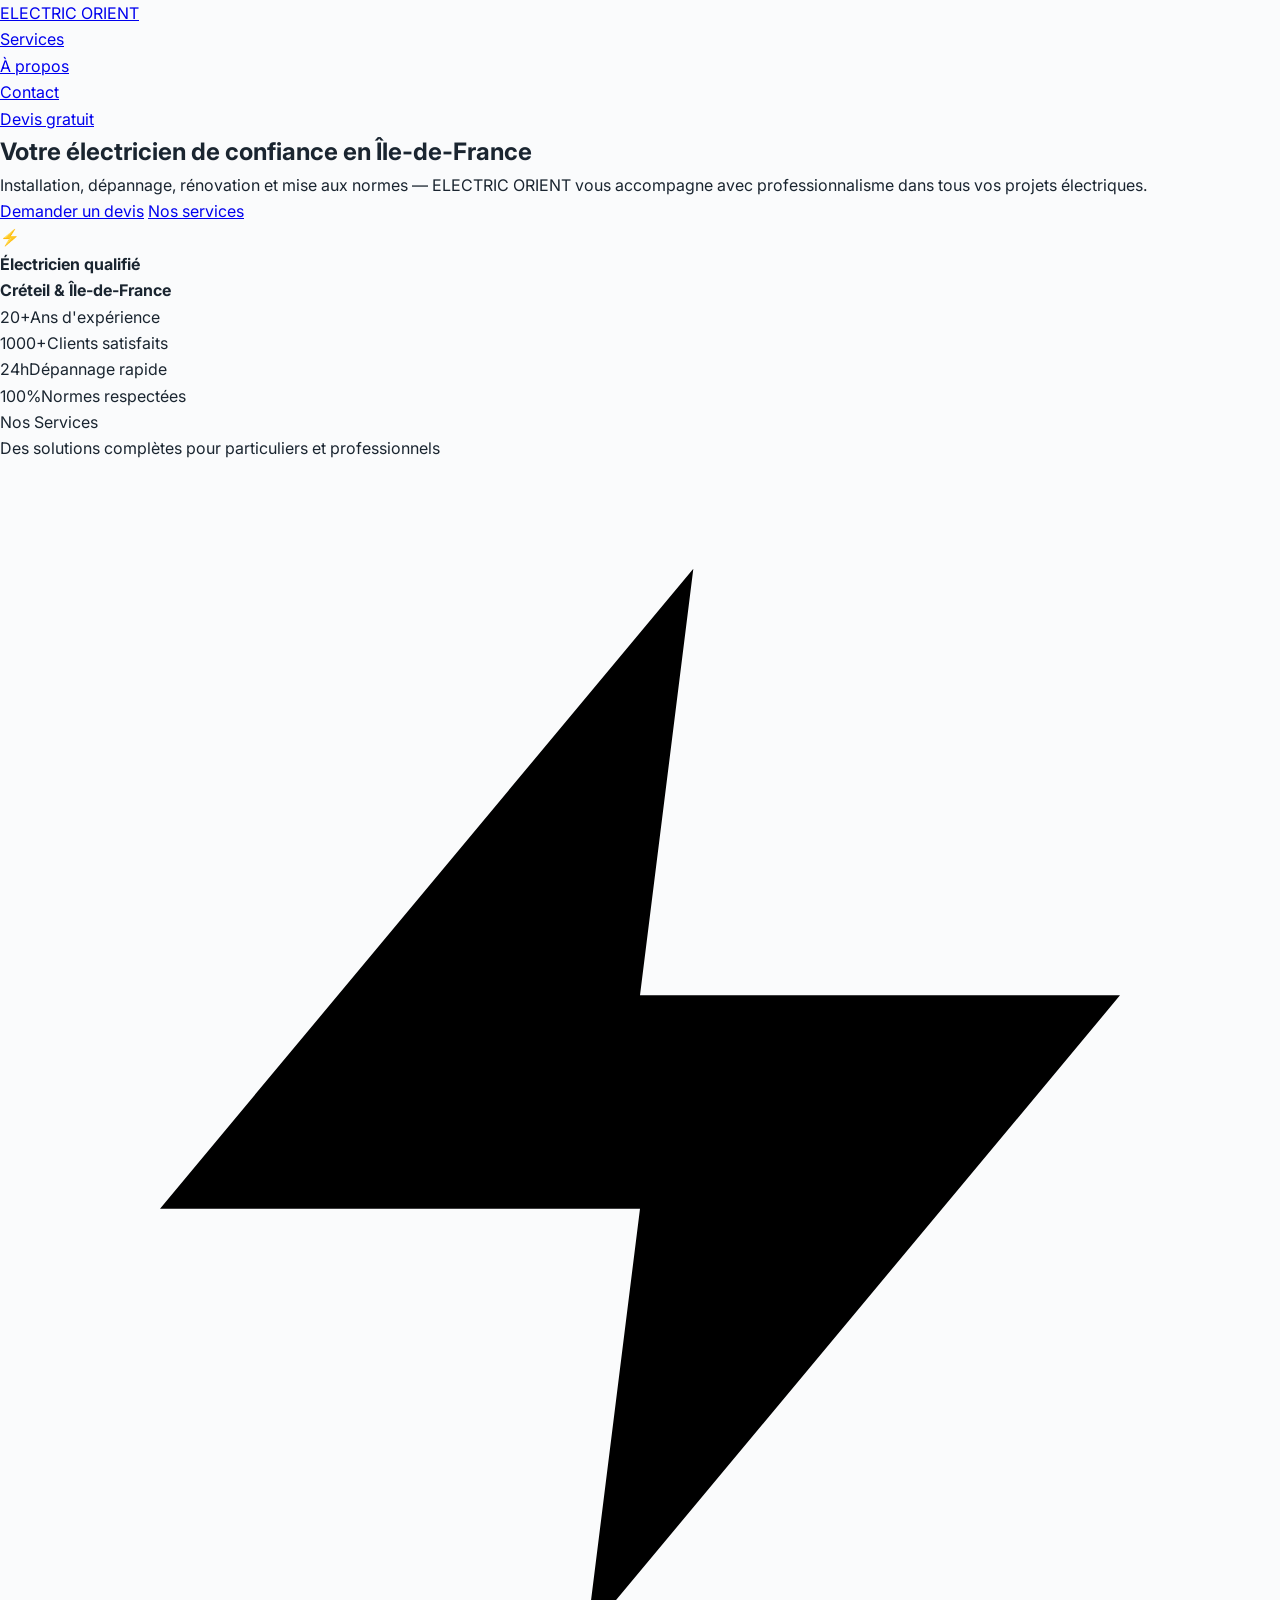
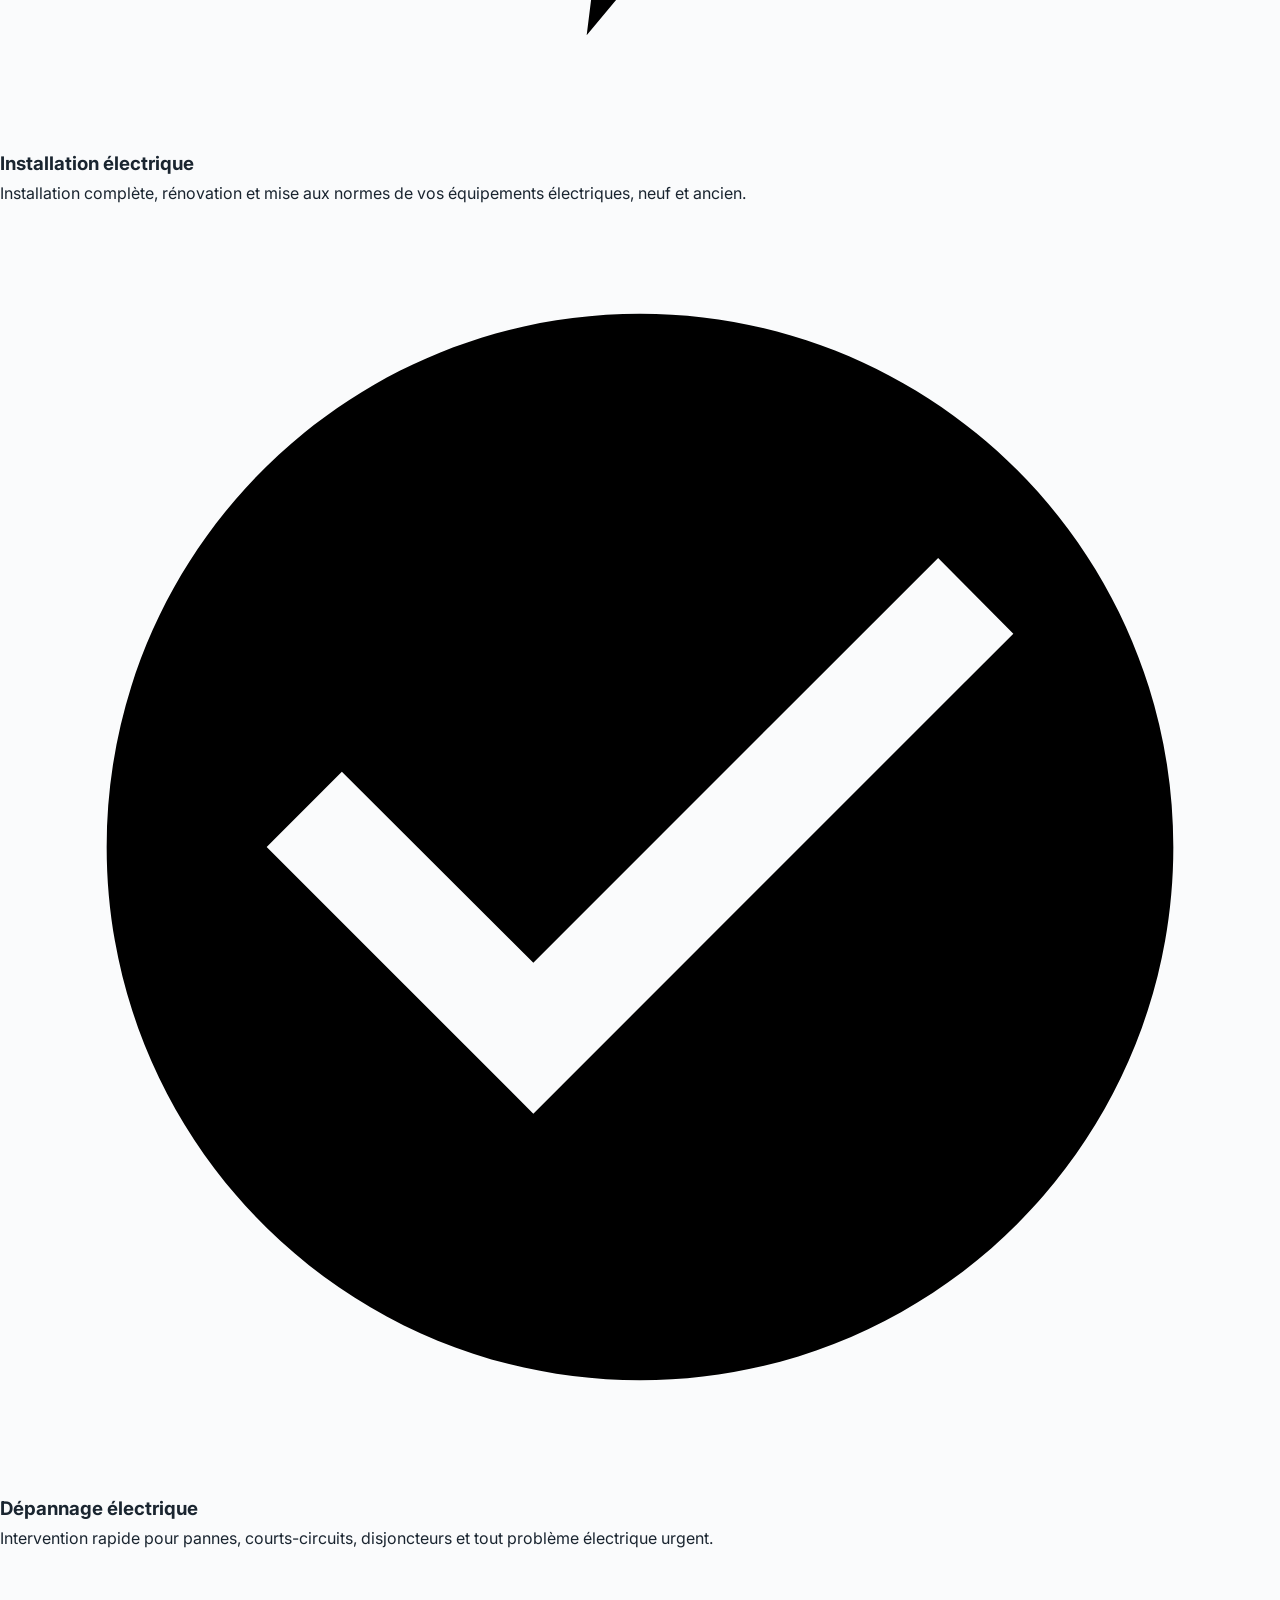
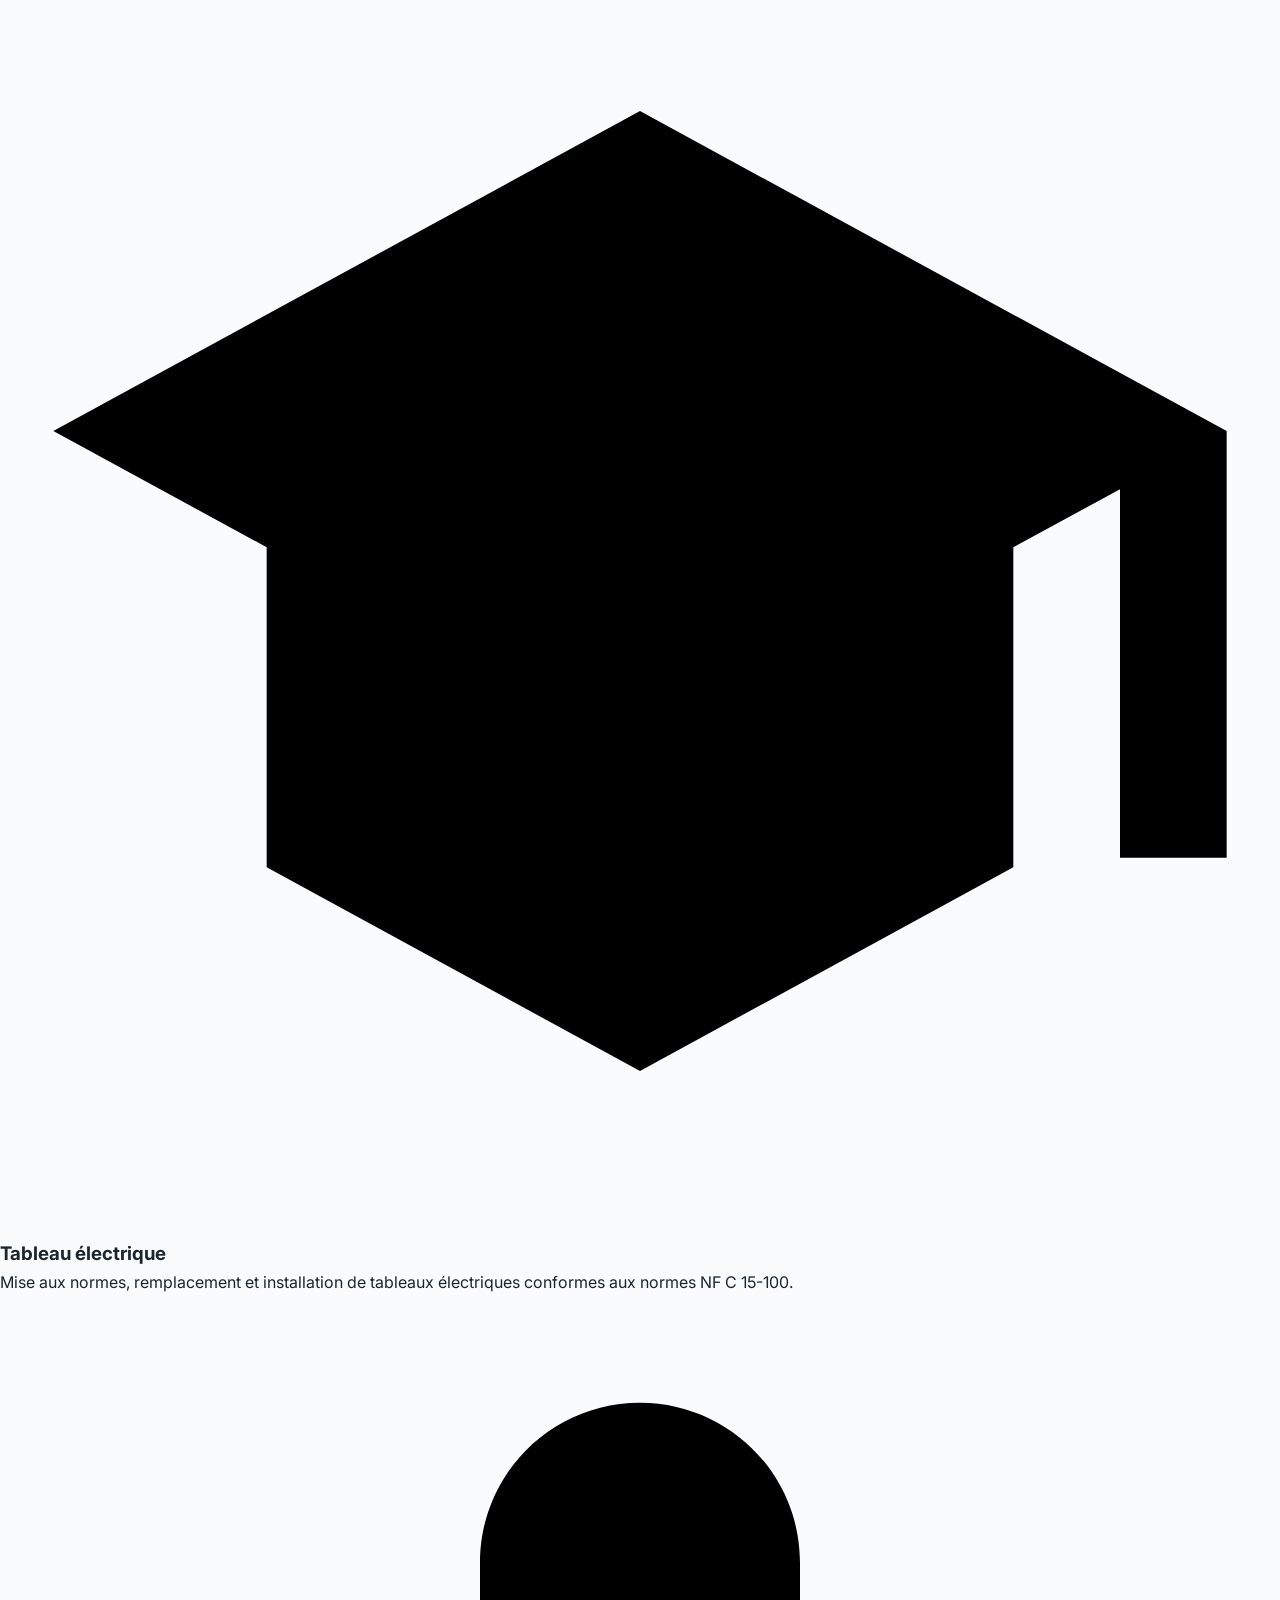
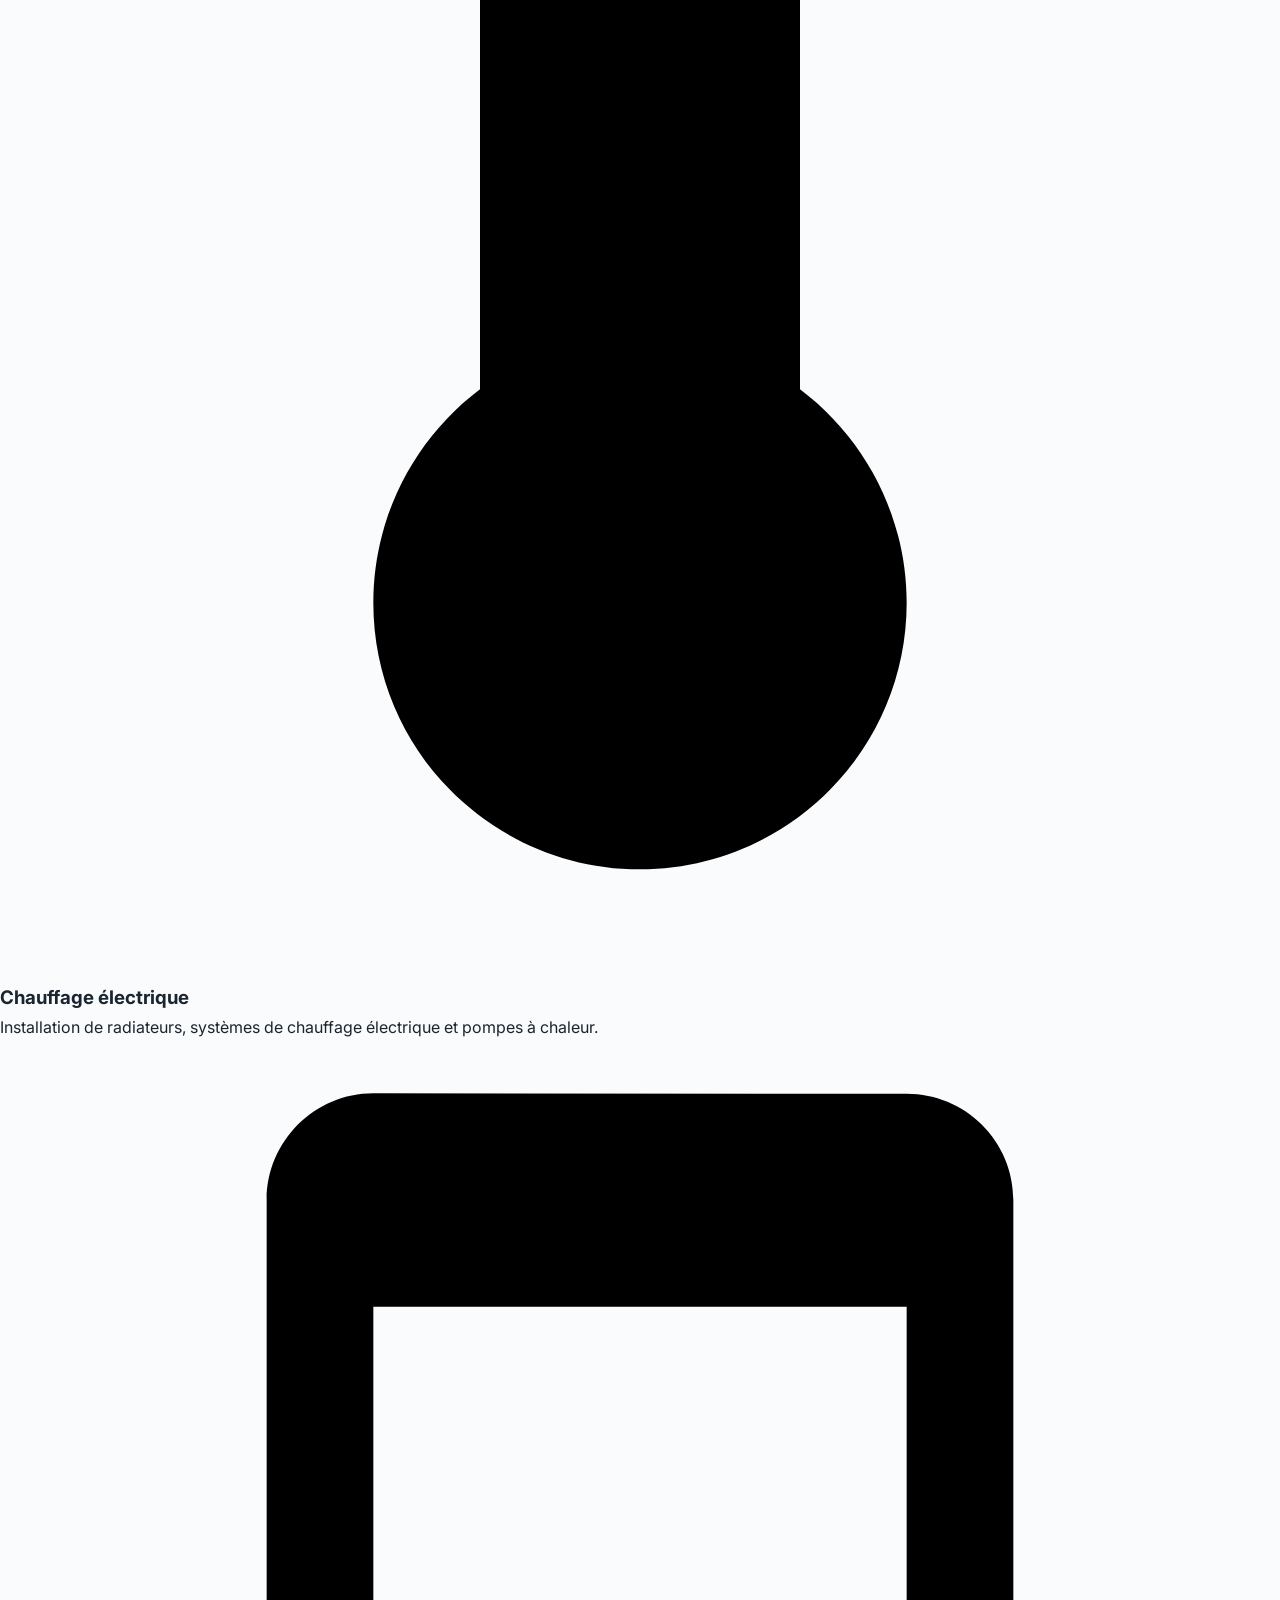
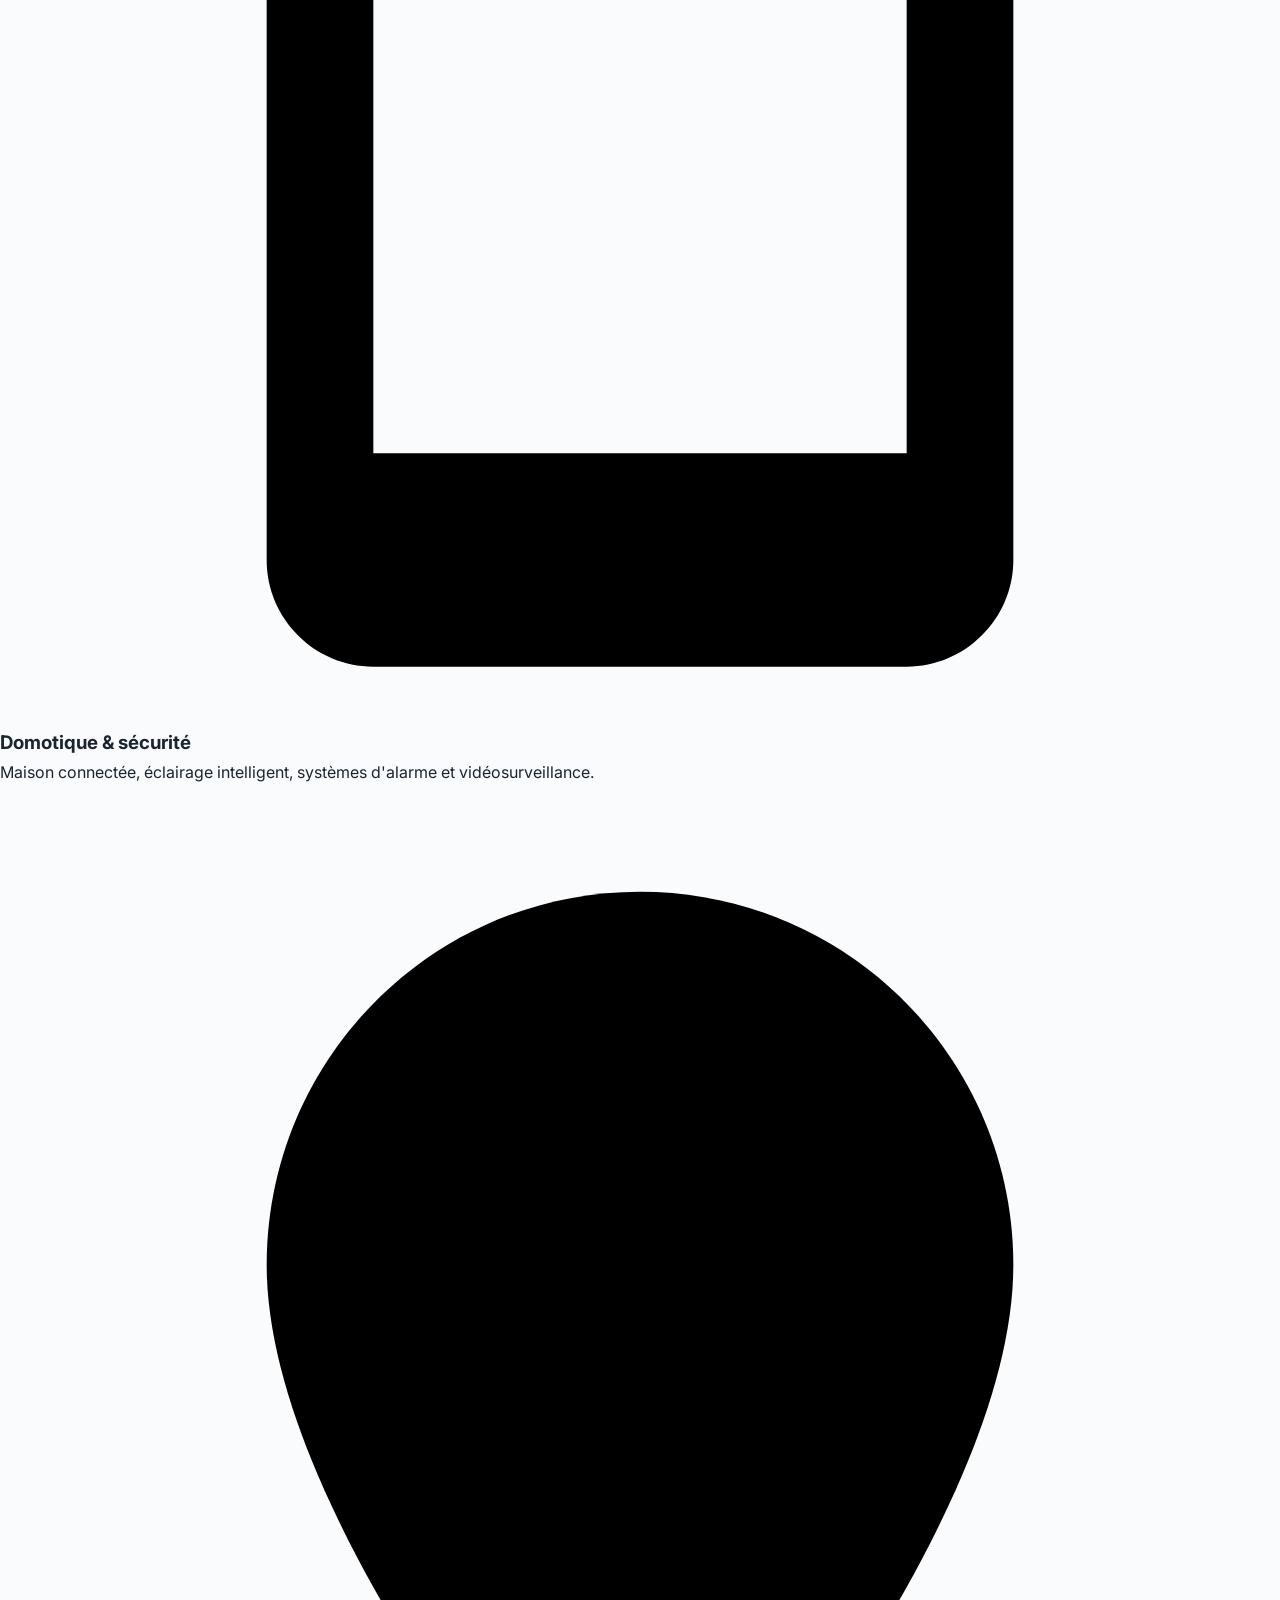
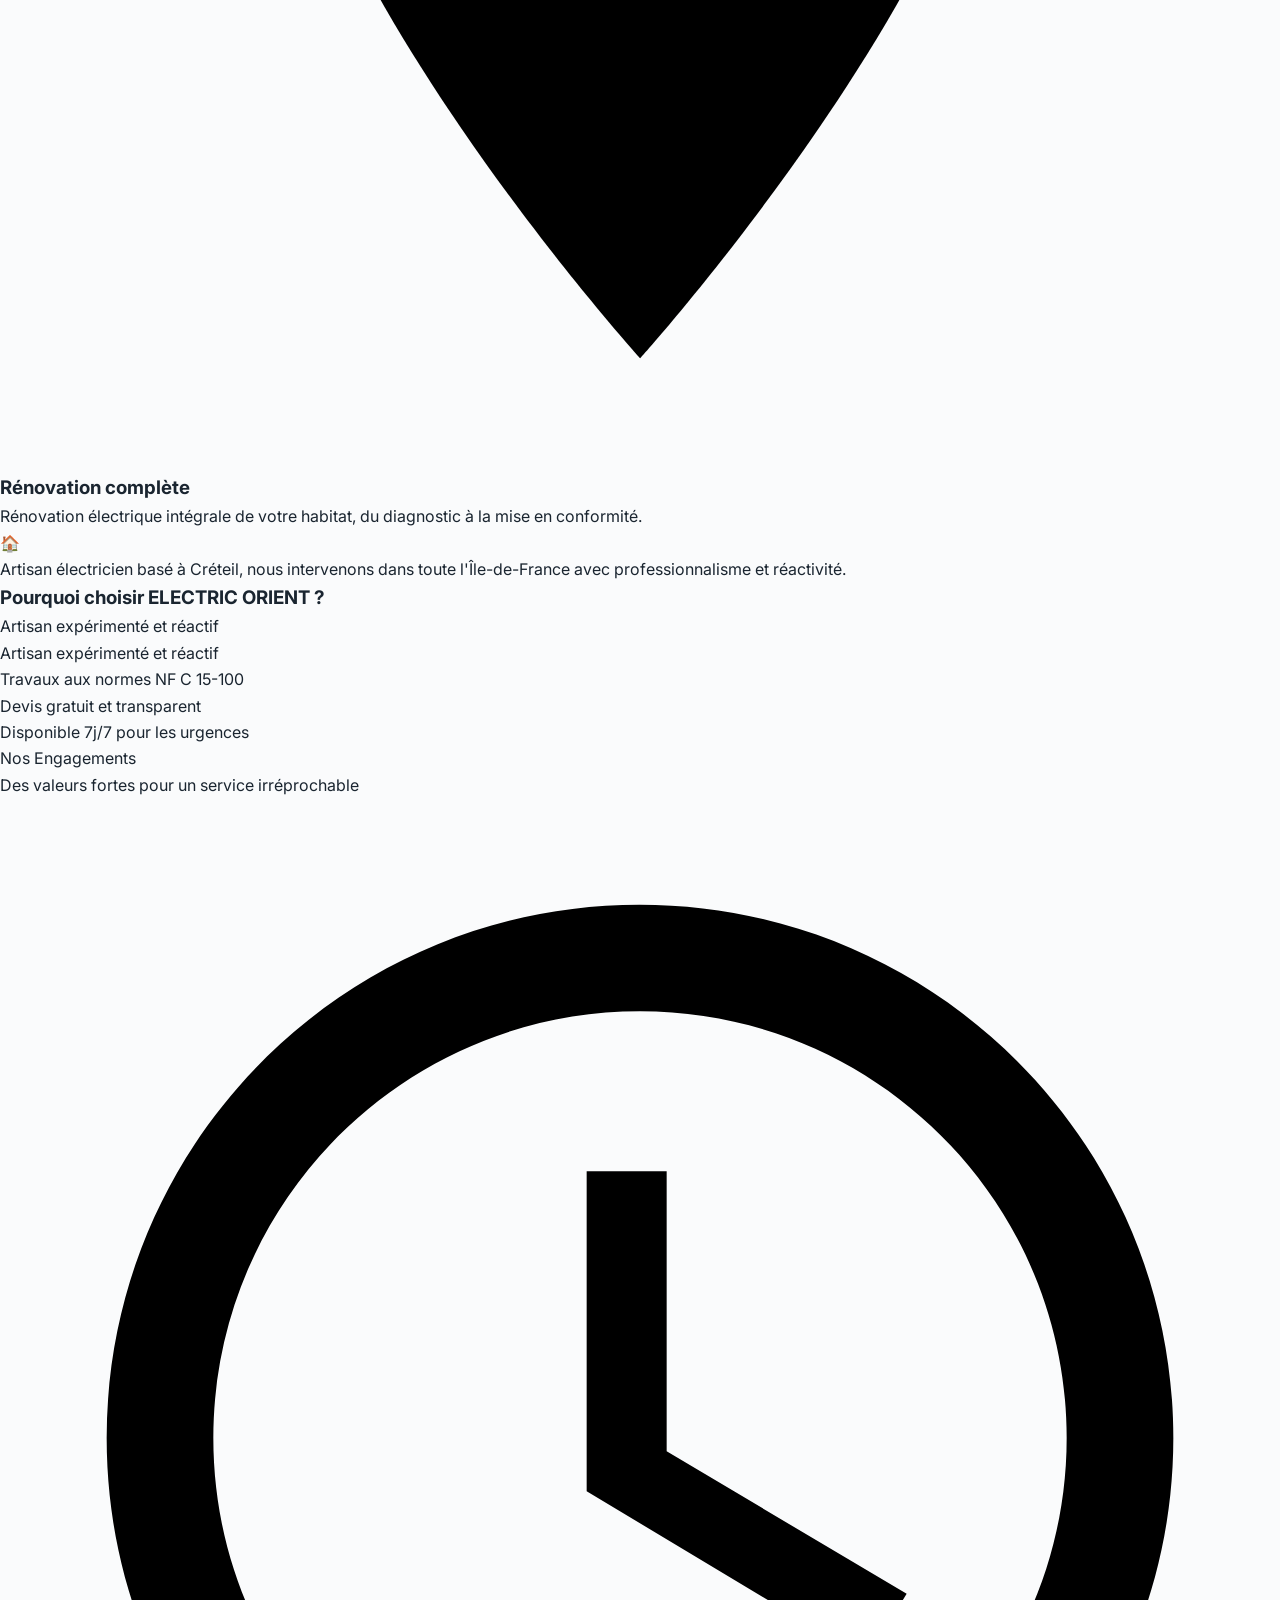
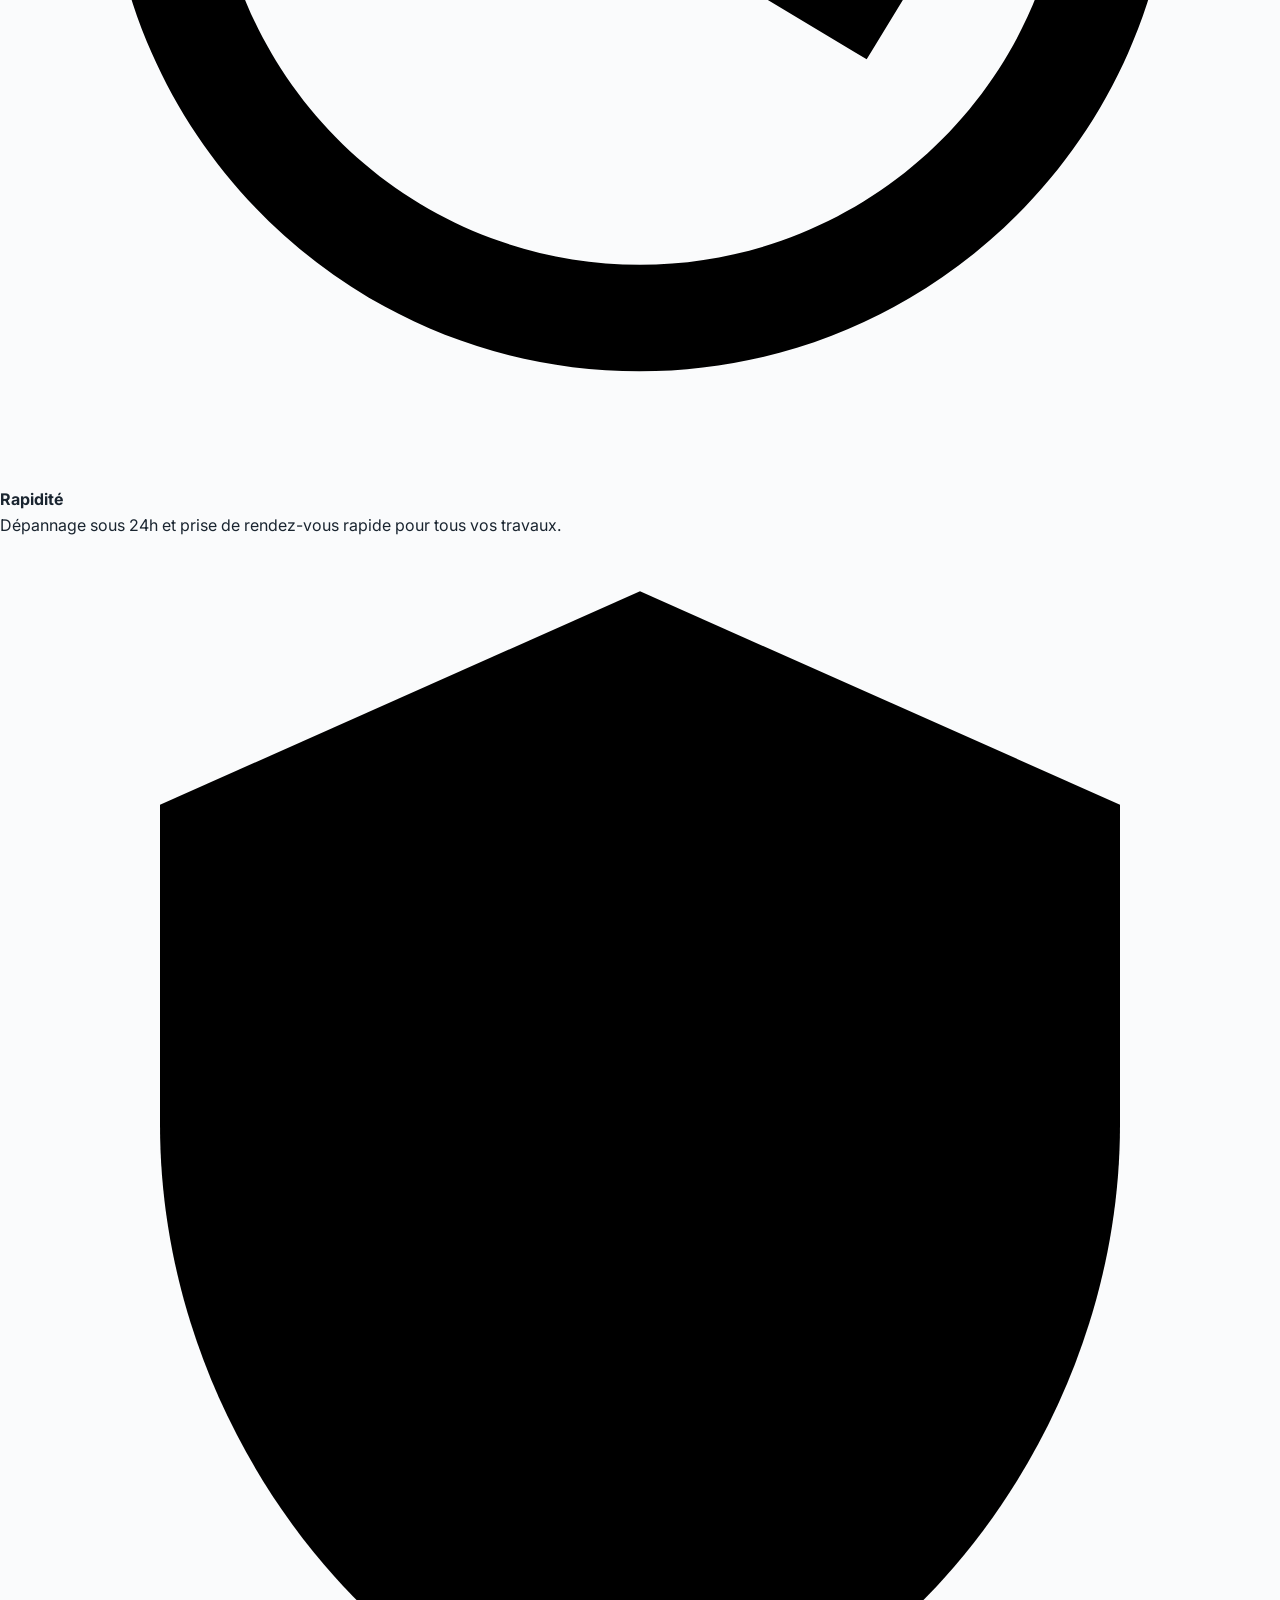
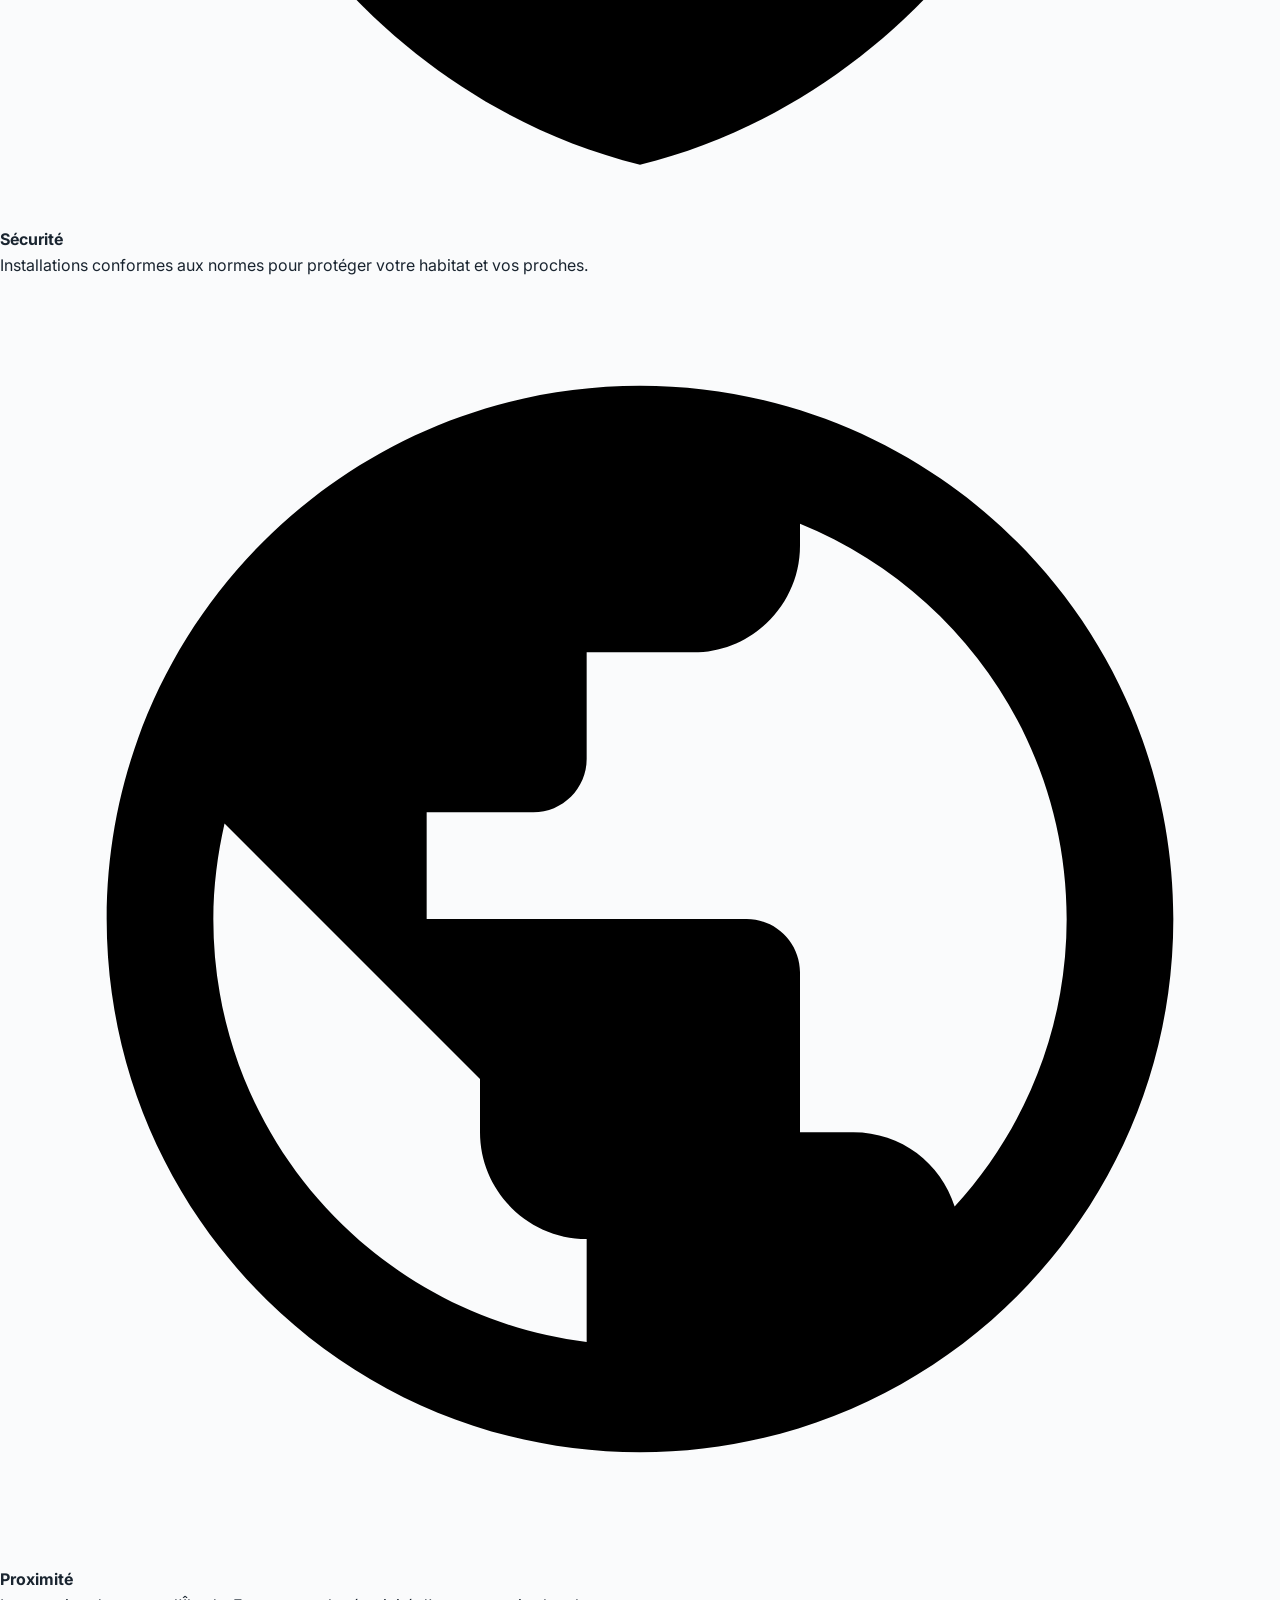
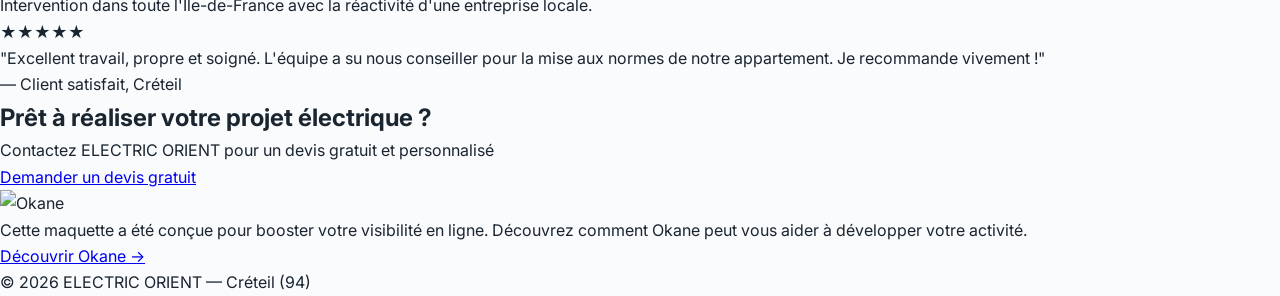
==== commit 5595b13d: "Complete redesign - inline CSS from ALM template" ====
--- a/index.html
+++ b/index.html
@@ -2,23 +2,178 @@
 <html lang="fr">
 <head>
 <meta charset="UTF-8">
+<meta http-equiv="Cache-Control" content="no-cache, no-store, must-revalidate">
+<meta http-equiv="Pragma" content="no-cache">
+<meta http-equiv="Expires" content="0">
 <meta name="viewport" content="width=device-width, initial-scale=1.0">
 <title>ELECTRIC ORIENT – Électricien à Créteil</title>
 <link href="https://fonts.googleapis.com/css2?family=Playfair+Display:wght@700;900&family=Inter:wght@300;400;600;700;800&display=swap" rel="stylesheet">
-<link rel="stylesheet" href="style.css?v=2">
+<style>
+*{margin:0;padding:0;box-sizing:border-box}
+html{scroll-behavior:smooth}
+body{font-family:'Inter',sans-serif;color:#1a2530;background:#fafbfc;line-height:1.65;overflow-x:hidden}
+
+/* LOADER */
+#loader{position:fixed;inset:0;background:#0f2027;display:flex;align-items:center;justify-content:center;z-index:9999;transition:opacity .6s,visibility .6s}
+#loader.done{opacity:0;visibility:hidden}
+.loader-inner{text-align:center}
+.loader-icon{font-size:2.8rem;animation:pulse 1.4s ease-in-out infinite}
+@keyframes pulse{0%,100%{transform:scale(1);opacity:.7}50%{transform:scale(1.15);opacity:1}}
+.loader-text{color:#f5a623;font-family:'Playfair Display',serif;font-size:1.3rem;margin-top:1rem;letter-spacing:3px;font-weight:700}
+.loader-bar{width:100px;height:3px;background:rgba(255,255,255,.12);border-radius:3px;margin:1rem auto 0;overflow:hidden}
+.loader-bar::after{content:'';display:block;height:100%;width:35%;background:#f5a623;border-radius:3px;animation:loadbar 1.2s ease-in-out infinite}
+@keyframes loadbar{0%{transform:translateX(-100%)}100%{transform:translateX(380%)}
+
+/* NAVBAR */
+.navbar{position:fixed;top:0;left:0;right:0;z-index:100;display:flex;align-items:center;justify-content:space-between;padding:0 3rem;height:68px;background:transparent;transition:all .4s cubic-bezier(.4,0,.2,1)}
+.navbar.scrolled{background:rgba(15,32,39,.92);backdrop-filter:blur(16px);-webkit-backdrop-filter:blur(16px);box-shadow:0 4px 30px rgba(0,0,0,.15);height:58px}
+.nav-logo{font-family:'Playfair Display',serif;color:#fff;font-size:1.4rem;font-weight:900;letter-spacing:1px}
+.nav-logo span{color:#f5a623}
+.nav-links{display:flex;gap:2.2rem;align-items:center;list-style:none}
+.nav-links a{color:rgba(255,255,255,.8);font-size:.88rem;font-weight:600;padding:.3rem 0;position:relative;transition:color .25s}
+.nav-links a::after{content:'';position:absolute;bottom:-2px;left:0;width:0;height:2px;background:#f5a623;border-radius:2px;transition:width .3s cubic-bezier(.4,0,.2,1)}
+.nav-links a:hover{color:#f5a623}
+.nav-links a:hover::after{width:100%}
+.nav-cta{background:linear-gradient(135deg,#f5a623,#e09000);color:#fff!important;padding:.5rem 1.3rem!important;border-radius:50px;font-weight:700!important;transition:transform .2s,box-shadow .2s!important;box-shadow:0 2px 12px rgba(245,166,35,.3)}
+.nav-cta::after{display:none!important}
+.nav-cta:hover{transform:translateY(-2px);box-shadow:0 6px 24px rgba(245,166,35,.45)}
+.nav-toggle{display:none;flex-direction:column;gap:5px;cursor:pointer;z-index:101}
+.nav-toggle span{width:24px;height:2px;background:#fff;transition:all .3s;border-radius:2px}
+
+/* HERO */
+.hero{min-height:100vh;display:flex;align-items:center;position:relative;overflow:hidden;background:linear-gradient(135deg,#0f2027 0%,#203a43 40%,#2c5364 100%)}
+.hero::before{content:'';position:absolute;inset:0;background:radial-gradient(ellipse at 70% 40%,rgba(245,166,35,.12),transparent 60%)}
+.hero::after{content:'';position:absolute;inset:0;background:url('https://images.unsplash.com/photo-1621905252507-b35492cc74b4?w=1920&q=80') center/cover;opacity:.15}
+.hero-grid{position:relative;z-index:1;display:grid;grid-template-columns:1fr 1fr;gap:4rem;max-width:1200px;margin:0 auto;padding:8rem 2rem 4rem;align-items:center}
+.hero-text h1{font-family:'Playfair Display',serif;color:#fff;font-size:clamp(2.2rem,4vw,3.2rem);line-height:1.15;margin-bottom:1.2rem;opacity:0;transform:translateY(30px);animation:fadeUp .8s .5s forwards}
+.hero-text h1 span{color:#f5a623}
+.hero-text p{color:rgba(255,255,255,.7);font-size:1.08rem;line-height:1.8;margin-bottom:2rem;max-width:480px;opacity:0;transform:translateY(30px);animation:fadeUp .8s .7s forwards}
+.hero-btns{display:flex;gap:1rem;flex-wrap:wrap;opacity:0;transform:translateY(30px);animation:fadeUp .8s .9s forwards}
+.hero-visual{position:relative;z-index:1;opacity:0;transform:translateY(30px);animation:fadeUp .8s 1.1s forwards}
+.hero-visual .badge{background:rgba(255,255,255,.08);backdrop-filter:blur(10px);border:1px solid rgba(255,255,255,.12);border-radius:20px;padding:2.5rem;text-align:center}
+.hero-visual .badge .icon{font-size:3.5rem;margin-bottom:1rem}
+.hero-visual .badge strong{display:block;font-size:1.1rem;color:#fff;margin-bottom:.5rem}
+.hero-visual .badge span{font-size:.85rem;color:rgba(255,255,255,.6)}
+@keyframes fadeUp{to{opacity:1;transform:translateY(0)}}
+
+/* STATS */
+.stats{background:linear-gradient(135deg,#f5a623,#e09000);padding:3rem 0}
+.stats-grid{display:grid;grid-template-columns:repeat(4,1fr);gap:2rem;text-align:center;color:#fff}
+.stats-grid .num{font-size:2.5rem;font-weight:800;display:block;font-family:'Playfair Display',serif}
+.stats-grid .label{font-size:.8rem;opacity:.9;text-transform:uppercase;letter-spacing:1px;font-weight:600}
+
+/* SECTIONS */
+.section{padding:6rem 0}
+.section-title{font-family:'Playfair Display',serif;font-size:2.2rem;font-weight:900;text-align:center;margin-bottom:.8rem;color:#0f2027}
+.section-sub{text-align:center;color:#666;margin-bottom:3rem;font-size:1.05rem;max-width:600px;margin-left:auto;margin-right:auto}
+.grid-3{display:grid;grid-template-columns:repeat(3,1fr);gap:2rem}
+.grid-2{display:grid;grid-template-columns:1fr 1fr;gap:3rem;align-items:center}
+.wrap{max-width:1100px;margin:0 auto;padding:0 24px}
+
+/* SERVICES */
+.services{background:#f8f9fa}
+.service-card{background:#fff;border-radius:16px;padding:2.5rem;box-shadow:0 4px 20px rgba(0,0,0,.06);transition:transform .3s,box-shadow .3s;border:1px solid rgba(0,0,0,.04)}
+.service-card:hover{transform:translateY(-8px);box-shadow:0 16px 40px rgba(0,0,0,.12)}
+.service-card .icon{width:56px;height:56px;background:linear-gradient(135deg,#f5a623,#e09000);border-radius:14px;display:flex;align-items:center;justify-content:center;margin-bottom:1.2rem}
+.service-card .icon svg{width:28px;height:28px;fill:#fff}
+.service-card h3{font-size:1.1rem;font-weight:700;margin-bottom:.6rem;color:#0f2027}
+.service-card p{color:#666;font-size:.92rem;line-height:1.6}
+
+/* ABOUT */
+.about-visual{background:linear-gradient(135deg,#0f2027,#2c5364);border-radius:20px;padding:3rem;color:#fff;text-align:center;position:relative;overflow:hidden}
+.about-visual::before{content:'';position:absolute;inset:0;background:url('https://images.unsplash.com/photo-1558618666-fcd25c85f82e?w=800&q=80') center/cover;opacity:.15}
+.about-visual .content{position:relative;z-index:1}
+.about-visual .icon{font-size:2.5rem;margin-bottom:1rem}
+.about-visual p{opacity:.85;font-size:1rem;line-height:1.7}
+.about-text h3{font-family:'Playfair Display',serif;font-size:1.8rem;font-weight:900;margin-bottom:1.2rem;color:#0f2027}
+.about-text p{color:#555;margin-bottom:1rem;font-size:1rem;line-height:1.7}
+.about-list{list-style:none;margin-top:1.5rem}
+.about-list li{padding:.5rem 0;padding-left:1.8rem;position:relative;color:#444;font-size:.95rem}
+.about-list li::before{content:'\2713';position:absolute;left:0;color:#f5a623;font-weight:700;font-size:1.1rem}
+
+/* WHY */
+.why{background:#f8f9fa}
+.why-card{background:#fff;border-radius:16px;padding:2.5rem;text-align:center;box-shadow:0 4px 20px rgba(0,0,0,.06);transition:transform .3s;border:1px solid rgba(0,0,0,.04)}
+.why-card:hover{transform:translateY(-4px)}
+.why-card .icon{width:64px;height:64px;margin:0 auto 1rem;background:linear-gradient(135deg,#f5a623,#e09000);border-radius:50%;display:flex;align-items:center;justify-content:center}
+.why-card .icon svg{width:28px;height:28px;fill:#fff}
+.why-card h4{font-size:1.05rem;font-weight:700;margin-bottom:.5rem;color:#0f2027}
+.why-card p{color:#666;font-size:.9rem;line-height:1.6}
+
+/* TESTIMONIAL */
+.testimonial{background:linear-gradient(135deg,#0f2027 0%,#203a43 40%,#2c5364 100%);color:#fff;text-align:center;padding:6rem 0;position:relative;overflow:hidden}
+.testimonial::before{content:'';position:absolute;inset:0;background:url('https://images.unsplash.com/photo-1497366216548-37526070297c?w=1920&q=80') center/cover;opacity:.08}
+.testimonial .wrap{position:relative;z-index:1}
+.testimonial blockquote{font-family:'Playfair Display',serif;font-size:1.5rem;font-style:italic;max-width:700px;margin:0 auto 1.5rem;line-height:1.7;opacity:.95}
+.testimonial .author{font-size:.95rem;opacity:.7;font-weight:600}
+.testimonial .stars{color:#f5a623;font-size:1.3rem;margin-bottom:1.2rem;letter-spacing:3px}
+
+/* CTA */
+.cta{text-align:center;padding:6rem 0;background:#fff}
+.cta h2{font-family:'Playfair Display',serif;font-size:2.2rem;font-weight:900;margin-bottom:1rem;color:#0f2027}
+.cta p{color:#666;margin-bottom:2rem;font-size:1.05rem}
+
+/* OKANE CTA */
+.okane-cta{background:#1a1a2e;color:#fff;padding:4rem 0;text-align:center;position:relative;overflow:hidden}
+.okane-cta::before{content:'';position:absolute;inset:0;background:url('https://images.unsplash.com/photo-1497366216548-37526070297c?w=1920&q=80') center/cover;opacity:.06}
+.okane-cta .wrap{position:relative;z-index:1}
+.okane-cta .okane-logo{height:44px;margin-bottom:1.2rem}
+.okane-cta p{font-size:1.05rem;opacity:.8;margin-bottom:1.5rem;max-width:500px;margin-left:auto;margin-right:auto;line-height:1.7}
+
+/* FOOTER */
+.footer{background:#0a0a1a;color:#666;padding:2.5rem 0;text-align:center;font-size:.88rem}
+.footer a{color:#f5a623}
+
+/* BUTTONS */
+.btn{display:inline-block;padding:.8rem 2rem;border-radius:50px;font-weight:700;font-size:.9rem;transition:all .3s;cursor:pointer;border:none;text-decoration:none}
+.btn-primary{background:linear-gradient(135deg,#f5a623,#e09000);color:#fff;box-shadow:0 4px 15px rgba(245,166,35,.3)}
+.btn-primary:hover{transform:translateY(-3px);box-shadow:0 8px 25px rgba(245,166,35,.4)}
+.btn-outline{background:transparent;color:#fff;border:2px solid rgba(255,255,255,.3)}
+.btn-outline:hover{border-color:#f5a623;color:#f5a623}
+.btn-okane{background:#fff;color:#1a1a2e;border-radius:50px;padding:.8rem 2rem;font-weight:700;display:inline-flex;align-items:center;gap:10px;box-shadow:0 4px 20px rgba(0,0,0,.15)}
+.btn-okane:hover{transform:translateY(-3px);box-shadow:0 8px 30px rgba(0,0,0,.2)}
+
+/* SCROLL ANIMATIONS */
+.reveal{opacity:0;transform:translateY(40px);transition:opacity .8s ease,transform .8s ease}
+.reveal.visible{opacity:1;transform:translateY(0)}
+
+@media(max-width:768px){
+.hero-grid,.grid-2{grid-template-columns:1fr}
+.grid-3{grid-template-columns:1fr}
+.stats-grid{grid-template-columns:repeat(2,1fr)}
+.hero-text h1{font-size:2rem}
+.hero{padding:6rem 0 3rem}
+.navbar{padding:0 1.5rem}
+.nav-links{display:none}
+.nav-toggle{display:flex}
+.section{padding:4rem 0}
+}
+</style>
 </head>
 <body>
-<div id="loader"><div class="loader-inner"><div class="loader-icon">⚡</div><div class="loader-text">ELECTRIC ORIENT</div><div class="loader-bar"></div></div></div>
+
+<!-- LOADER -->
+<div id="loader">
+  <div class="loader-inner">
+    <div class="loader-icon">⚡</div>
+    <div class="loader-text">ELECTRIC ORIENT</div>
+    <div class="loader-bar"></div>
+  </div>
+</div>
+
+<!-- NAVBAR -->
 <nav class="navbar" id="navbar">
-  <a href="#" class="nav-logo">ELECTRIC <span>ORIENT</span></a>
+  <a href="#" class="nav-logo">ELECTRIC ORIENT</a>
   <ul class="nav-links">
     <li><a href="#services">Services</a></li>
     <li><a href="#about">À propos</a></li>
     <li><a href="#contact">Contact</a></li>
     <li><a href="#contact" class="nav-cta">Devis gratuit</a></li>
   </ul>
-  <div class="nav-toggle"><span></span><span></span><span></span></div>
+  <div class="nav-toggle" id="navToggle"><span></span><span></span><span></span></div>
 </nav>
+
+<!-- HERO -->
 <section class="hero">
   <div class="hero-grid">
     <div class="hero-text">
@@ -32,12 +187,13 @@
     <div class="hero-visual">
       <div class="badge">
         <div class="icon">⚡</div>
-        <strong>Artisan expérimenté</strong>
-        <span>Créteil & Île-de-France</span>
-      </div>
-    </div>
-  </div>
-</section>
+        <strong>Électricien qualifié<br>Créteil & Île-de-France</strong>
+      </div>
+    </div>
+  </div>
+</section>
+
+<!-- STATS -->
 <section class="stats">
   <div class="wrap">
     <div class="stats-grid">
@@ -48,28 +204,60 @@
     </div>
   </div>
 </section>
+
+<!-- SERVICES -->
 <section class="services section" id="services">
   <div class="wrap">
     <div class="section-title reveal">Nos Services</div>
-    <div class="section-sub reveal">Des solutions électriques complètes pour particuliers et professionnels</div>
+    <div class="section-sub reveal">Des solutions complètes pour particuliers et professionnels</div>
     <div class="grid-3">
-      <div class="service-card reveal"><div class="icon"><svg viewBox="0 0 24 24"><path d="M13 2L3 14h9l-1 8 10-12h-9l1-8z"/></svg></div><h3>Installation électrique</h3><p>Installation complète, rénovation et mise aux normes de vos équipements électriques, neuf et ancien.</p></div>
-      <div class="service-card reveal"><div class="icon"><svg viewBox="0 0 24 24"><path d="M12 2C6.48 2 2 6.48 2 12s4.48 10 10 10 10-4.48 10-10S17.52 2 12 2zm-2 15l-5-5 1.41-1.41L10 14.17l7.59-7.59L19 8l-9 9z"/></svg></div><h3>Dépannage électrique</h3><p>Intervention rapide pour pannes, courts-circuits, disjoncteurs et tout problème électrique urgent.</p></div>
-      <div class="service-card reveal"><div class="icon"><svg viewBox="0 0 24 24"><path d="M12 3L1 9l4 2.18v6L12 21l7-3.82v-6l2-1.09V17h2V9L12 3z"/></svg></div><h3>Tableau électrique</h3><p>Mise aux normes, remplacement et installation de tableaux électriques conformes aux normes NF C 15-100.</p></div>
-      <div class="service-card reveal"><div class="icon"><svg viewBox="0 0 24 24"><path d="M15 13V5c0-1.66-1.34-3-3-3S9 3.34 9 5v8c-1.21.91-2 2.37-2 4 0 2.76 2.24 5 5 5s5-2.24 5-5c0-1.63-.79-3.09-2-4z"/></svg></div><h3>Chauffage électrique</h3><p>Installation de radiateurs, systèmes de chauffage électrique et pompes à chaleur.</p></div>
-      <div class="service-card reveal"><div class="icon"><svg viewBox="0 0 24 24"><path d="M12 2C8.13 2 5 5.13 5 9c0 5.25 7 13 7 13s7-7.75 7-13c0-3.87-3.13-7-7-7z"/></svg></div><h3>Domotique & sécurité</h3><p>Maison connectée, éclairage intelligent, systèmes d'alarme et vidéosurveillance.</p></div>
-      <div class="service-card reveal"><div class="icon"><svg viewBox="0 0 24 24"><path d="M17 1.01L7 1c-1.1 0-2 .9-2 2v18c0 1.1.9 2 2 2h10c1.1 0 2-.9 2-2V3c0-1.1-.9-1.99-2-1.99zM17 19H7V5h10v14z"/></svg></div><h3>Rénovation complète</h3><p>Rénovation électrique intégrale de votre habitat, du diagnostic à la mise en conformité.</p></div>
-    </div>
-  </div>
-</section>
+      <div class="service-card reveal">
+        <div class="icon"><svg viewBox="0 0 24 24"><path d="M13 2L3 14h9l-1 8 10-12h-9l1-8z"/></svg></div>
+        <h3>Installation électrique</h3>
+        <p>Installation complète, rénovation et mise aux normes de vos équipements électriques, neuf et ancien.</p>
+      </div>
+      <div class="service-card reveal">
+        <div class="icon"><svg viewBox="0 0 24 24"><path d="M12 2C6.48 2 2 6.48 2 12s4.48 10 10 10 10-4.48 10-10S17.52 2 12 2zm-2 15l-5-5 1.41-1.41L10 14.17l7.59-7.59L19 8l-9 9z"/></svg></div>
+        <h3>Dépannage électrique</h3>
+        <p>Intervention rapide pour pannes, courts-circuits, disjoncteurs et tout problème électrique urgent.</p>
+      </div>
+      <div class="service-card reveal">
+        <div class="icon"><svg viewBox="0 0 24 24"><path d="M12 3L1 9l4 2.18v6L12 21l7-3.82v-6l2-1.09V17h2V9L12 3z"/></svg></div>
+        <h3>Tableau électrique</h3>
+        <p>Mise aux normes, remplacement et installation de tableaux électriques conformes aux normes NF C 15-100.</p>
+      </div>
+      <div class="service-card reveal">
+        <div class="icon"><svg viewBox="0 0 24 24"><path d="M15 13V5c0-1.66-1.34-3-3-3S9 3.34 9 5v8c-1.21.91-2 2.37-2 4 0 2.76 2.24 5 5 5s5-2.24 5-5c0-1.63-.79-3.09-2-4z"/></svg></div>
+        <h3>Chauffage électrique</h3>
+        <p>Installation de radiateurs, systèmes de chauffage électrique et pompes à chaleur.</p>
+      </div>
+      <div class="service-card reveal">
+        <div class="icon"><svg viewBox="0 0 24 24"><path d="M17 1.01L7 1c-1.1 0-2 .9-2 2v18c0 1.1.9 2 2 2h10c1.1 0 2-.9 2-2V3c0-1.1-.9-1.99-2-1.99zM17 19H7V5h10v14z"/></svg></div>
+        <h3>Domotique & sécurité</h3>
+        <p>Maison connectée, éclairage intelligent, systèmes d'alarme et vidéosurveillance.</p>
+      </div>
+      <div class="service-card reveal">
+        <div class="icon"><svg viewBox="0 0 24 24"><path d="M12 2C8.13 2 5 5.13 5 9c0 5.25 7 13 7 13s7-7.75 7-13c0-3.87-3.13-7-7-7z"/></svg></div>
+        <h3>Rénovation complète</h3>
+        <p>Rénovation électrique intégrale de votre habitat, du diagnostic à la mise en conformité.</p>
+      </div>
+    </div>
+  </div>
+</section>
+
+<!-- ABOUT -->
 <section class="section" id="about">
   <div class="wrap">
     <div class="grid-2">
-      <div class="about-visual reveal"><div class="content"><div class="icon">🏢</div><p>Artisan électricien expérimenté basé à Créteil, nous intervenons dans toute l'Île-de-France avec professionnalisme et réactivité.</p></div></div>
+      <div class="about-visual reveal">
+        <div class="content">
+          <div class="icon">🏠</div>
+          <p>Artisan électricien basé à Créteil, nous intervenons dans toute l'Île-de-France avec professionnalisme et réactivité.</p>
+        </div>
+      </div>
       <div class="about-text">
         <h3 class="reveal">Pourquoi choisir ELECTRIC ORIENT ?</h3>
-        <p class="reveal">Fort de 20 ans d'expérience, ELECTRIC ORIENT met son savoir-faire au service des particuliers et professionnels de la région parisienne.</p>
-        <p class="reveal">Chaque chantier est réalisé avec soin, dans le respect des normes en vigueur, pour garantir votre sécurité et votre satisfaction.</p>
+        <p class="reveal">Artisan expérimenté et réactif</p>
         <ul class="about-list">
           <li class="reveal">Artisan expérimenté et réactif</li>
           <li class="reveal">Travaux aux normes NF C 15-100</li>
@@ -80,17 +268,33 @@
     </div>
   </div>
 </section>
+
+<!-- WHY -->
 <section class="why section">
   <div class="wrap">
     <div class="section-title reveal">Nos Engagements</div>
     <div class="section-sub reveal">Des valeurs fortes pour un service irréprochable</div>
     <div class="grid-3">
-      <div class="why-card reveal"><div class="icon"><svg viewBox="0 0 24 24"><path d="M11.99 2C6.47 2 2 6.48 2 12s4.47 10 9.99 10C17.52 22 22 17.52 22 12S17.52 2 11.99 2zM12 20c-4.42 0-8-3.58-8-8s3.58-8 8-8 8 3.58 8 8-3.58 8-8 8zm.5-13H11v6l5.25 3.15.75-1.23-4.5-2.67z"/></svg></div><h4>Rapidité</h4><p>Dépannage sous 24h et prise de rendez-vous rapide pour tous vos travaux.</p></div>
-      <div class="why-card reveal"><div class="icon"><svg viewBox="0 0 24 24"><path d="M12 1L3 5v6c0 5.55 3.84 10.74 9 12 5.16-1.26 9-6.45 9-12V5l-9-4zm-2 16l-4-4 1.41-1.41L10 14.17l6.59-6.59L18 9l-8 8z"/></svg></div><h4>Sécurité</h4><p>Installations conformes aux normes pour protéger votre habitat et vos proches.</p></div>
-      <div class="why-card reveal"><div class="icon"><svg viewBox="0 0 24 24"><path d="M12 2C6.48 2 2 6.48 2 12s4.48 10 10 10 10-4.48 10-10S17.52 2 12 2zm-1 17.93c-3.95-.49-7-3.85-7-7.93 0-.62.08-1.21.21-1.79L9 15v1c0 1.1.9 2 2 2v1.93zm6.9-2.54c-.26-.81-1-1.39-1.9-1.39h-1v-3c0-.55-.45-1-1-1H8v-2h2c.55 0 1-.45 1-1V7h2c1.1 0 2-.9 2-2v-.41c2.93 1.19 5 4.06 5 7.41 0 2.08-.8 3.97-2.1 5.39z"/></svg></div><h4>Proximité</h4><p>Intervention dans toute l'Île-de-France avec la réactivité d'une entreprise locale.</p></div>
-    </div>
-  </div>
-</section>
+      <div class="why-card reveal">
+        <div class="icon"><svg viewBox="0 0 24 24"><path d="M11.99 2C6.47 2 2 6.48 2 12s4.47 10 9.99 10C17.52 22 22 17.52 22 12S17.52 2 11.99 2zM12 20c-4.42 0-8-3.58-8-8s3.58-8 8-8 8 3.58 8 8-3.58 8-8 8zm.5-13H11v6l5.25 3.15.75-1.23-4.5-2.67z"/></svg></div>
+        <h4>Rapidité</h4>
+        <p>Dépannage sous 24h et prise de rendez-vous rapide pour tous vos travaux.</p>
+      </div>
+      <div class="why-card reveal">
+        <div class="icon"><svg viewBox="0 0 24 24"><path d="M12 1L3 5v6c0 5.55 3.84 10.74 9 12 5.16-1.26 9-6.45 9-12V5l-9-4z"/></svg></div>
+        <h4>Sécurité</h4>
+        <p>Installations conformes aux normes pour protéger votre habitat et vos proches.</p>
+      </div>
+      <div class="why-card reveal">
+        <div class="icon"><svg viewBox="0 0 24 24"><path d="M12 2C6.48 2 2 6.48 2 12s4.48 10 10 10 10-4.48 10-10S17.52 2 12 2zm-1 17.93c-3.95-.49-7-3.85-7-7.93 0-.62.08-1.21.21-1.79L9 15v1c0 1.1.9 2 2 2v1.93zm6.9-2.54c-.26-.81-1-1.39-1.9-1.39h-1v-3c0-.55-.45-1-1-1H8v-2h2c.55 0 1-.45 1-1V7h2c1.1 0 2-.9 2-2v-.41c2.93 1.19 5 4.06 5 7.41 0 2.08-.8 3.97-2.1 5.39z"/></svg></div>
+        <h4>Proximité</h4>
+        <p>Intervention dans toute l'Île-de-France avec la réactivité d'une entreprise locale.</p>
+      </div>
+    </div>
+  </div>
+</section>
+
+<!-- TESTIMONIAL -->
 <section class="testimonial">
   <div class="wrap">
     <div class="stars reveal">★★★★★</div>
@@ -98,15 +302,19 @@
     <div class="author reveal">— Client satisfait, Créteil</div>
   </div>
 </section>
+
+<!-- CTA -->
 <section class="cta" id="contact">
   <div class="wrap">
     <h2 class="reveal">Prêt à réaliser votre projet électrique ?</h2>
     <p class="reveal">Contactez ELECTRIC ORIENT pour un devis gratuit et personnalisé</p>
     <div class="hero-btns reveal">
-      <a href="mailto:electricorient2@gmail.com" class="btn btn-primary">Demander un devis gratuit</a>
-    </div>
-  </div>
-</section>
+      <a href="#contact" class="btn btn-primary">Demander un devis gratuit</a>
+    </div>
+  </div>
+</section>
+
+<!-- OKANE CTA -->
 <section class="okane-cta">
   <div class="wrap">
     <img src="https://okane.pro/wp-content/uploads/2026/05/Logo-Okane-blanc.png" alt="Okane" class="okane-logo reveal">
@@ -114,13 +322,25 @@
     <a href="https://okane.pro" class="btn-okane reveal" target="_blank" rel="noopener">Découvrir Okane →</a>
   </div>
 </section>
-<footer class="footer"><div class="wrap"><p>© 2026 ELECTRIC ORIENT — Créteil (94)</p></div></footer>
+
+<!-- FOOTER -->
+<footer class="footer">
+  <div class="wrap">
+    <p>© 2026 ELECTRIC ORIENT — Créteil (94)</p>
+  </div>
+</footer>
+
 <script>
+
+// Loader
 window.addEventListener('load',()=>{setTimeout(()=>{document.getElementById('loader').classList.add('done')},800)});
+// Navbar scroll
 window.addEventListener('scroll',()=>{document.getElementById('navbar').classList.toggle('scrolled',window.scrollY>50)});
+// Scroll reveal
 const reveals=document.querySelectorAll('.reveal');
 const observer=new IntersectionObserver((entries)=>{entries.forEach(e=>{if(e.isIntersecting)e.target.classList.add('visible')})},{threshold:0.1});
 reveals.forEach(r=>observer.observe(r));
+
 </script>
 </body>
-</html>
+</html>
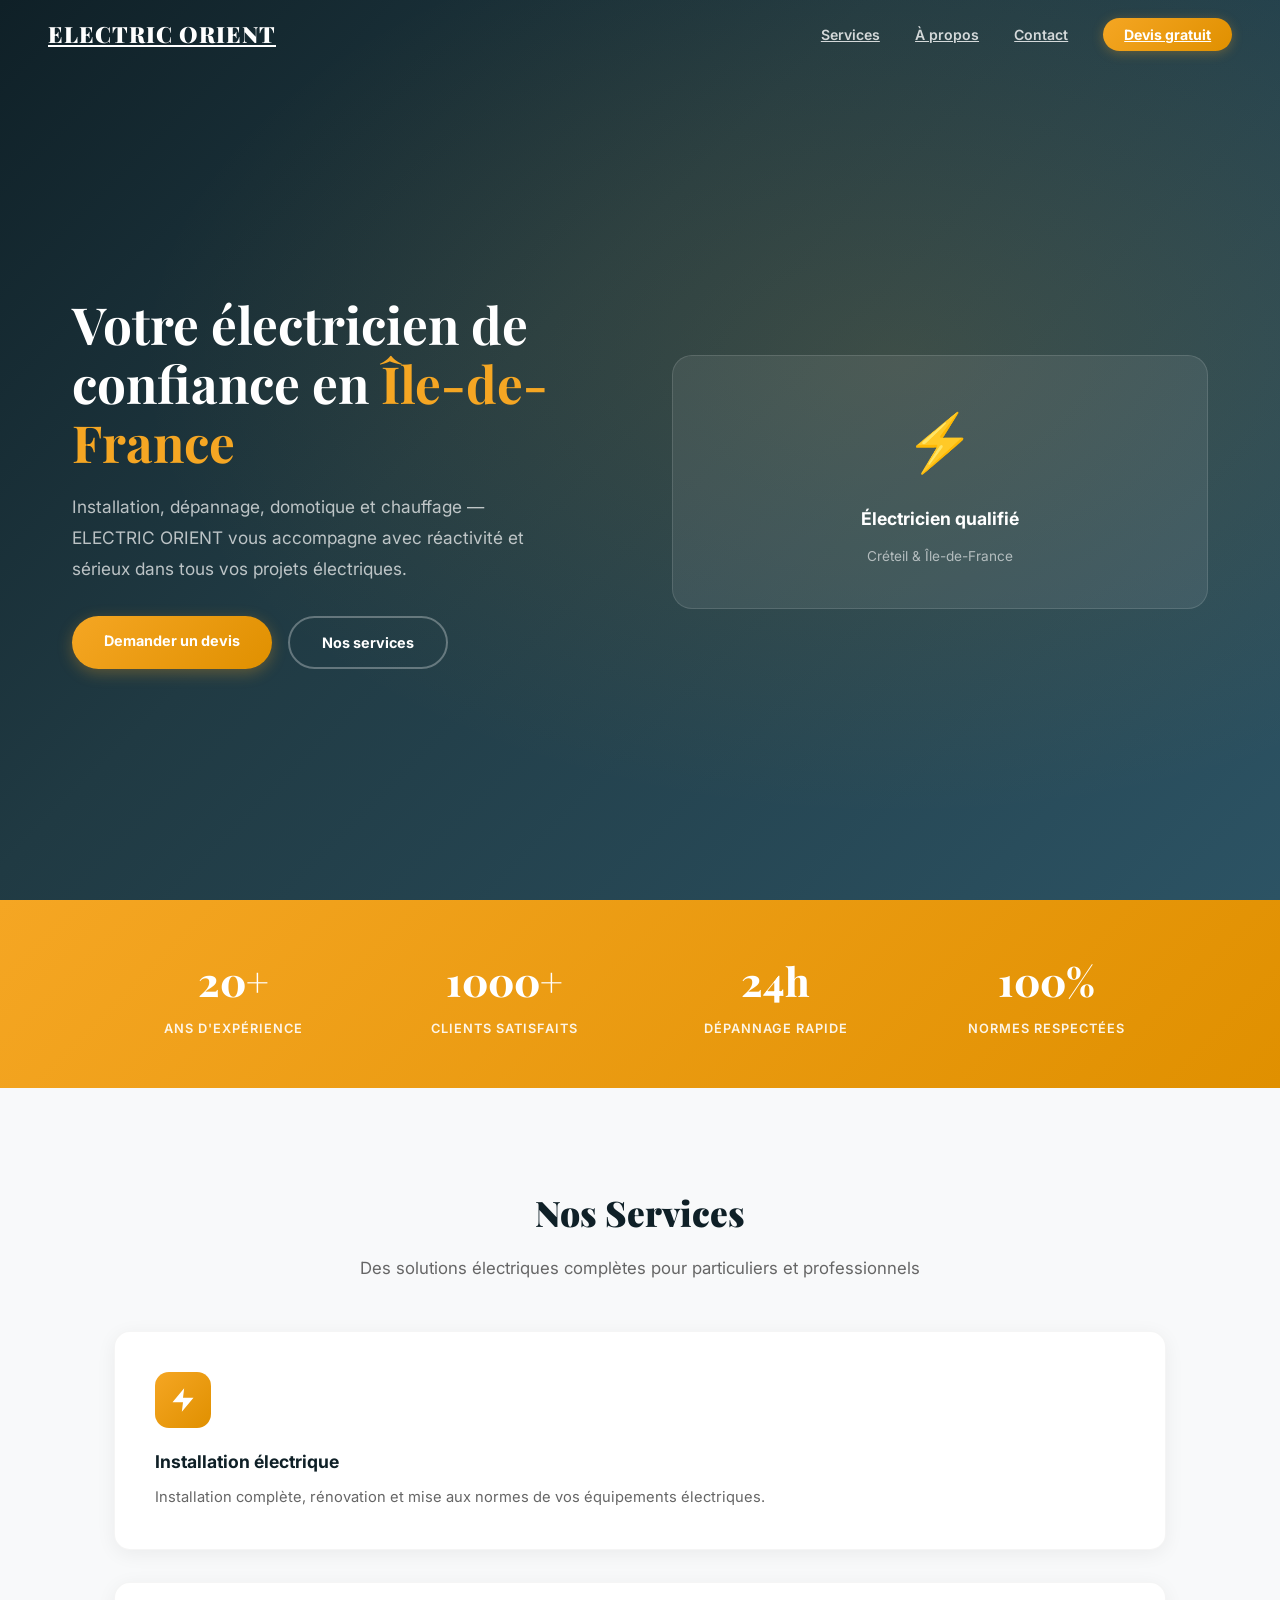
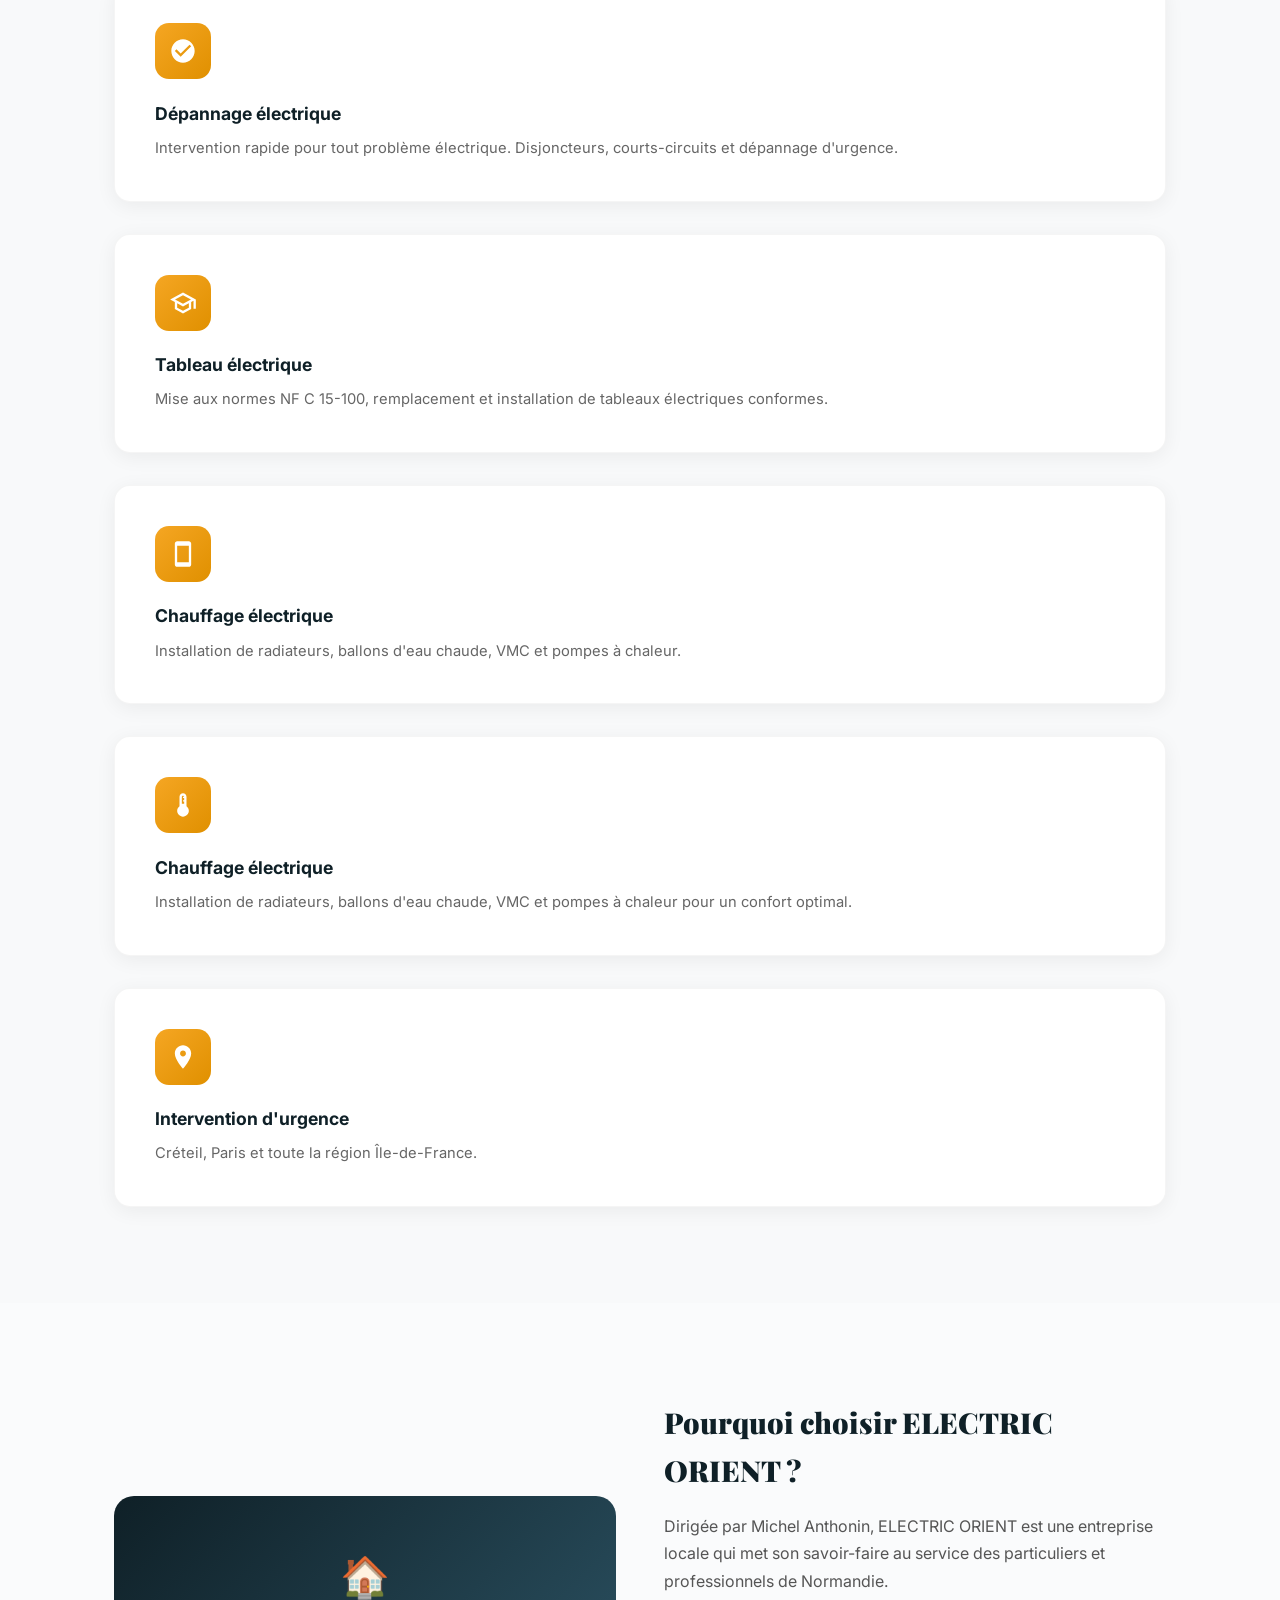
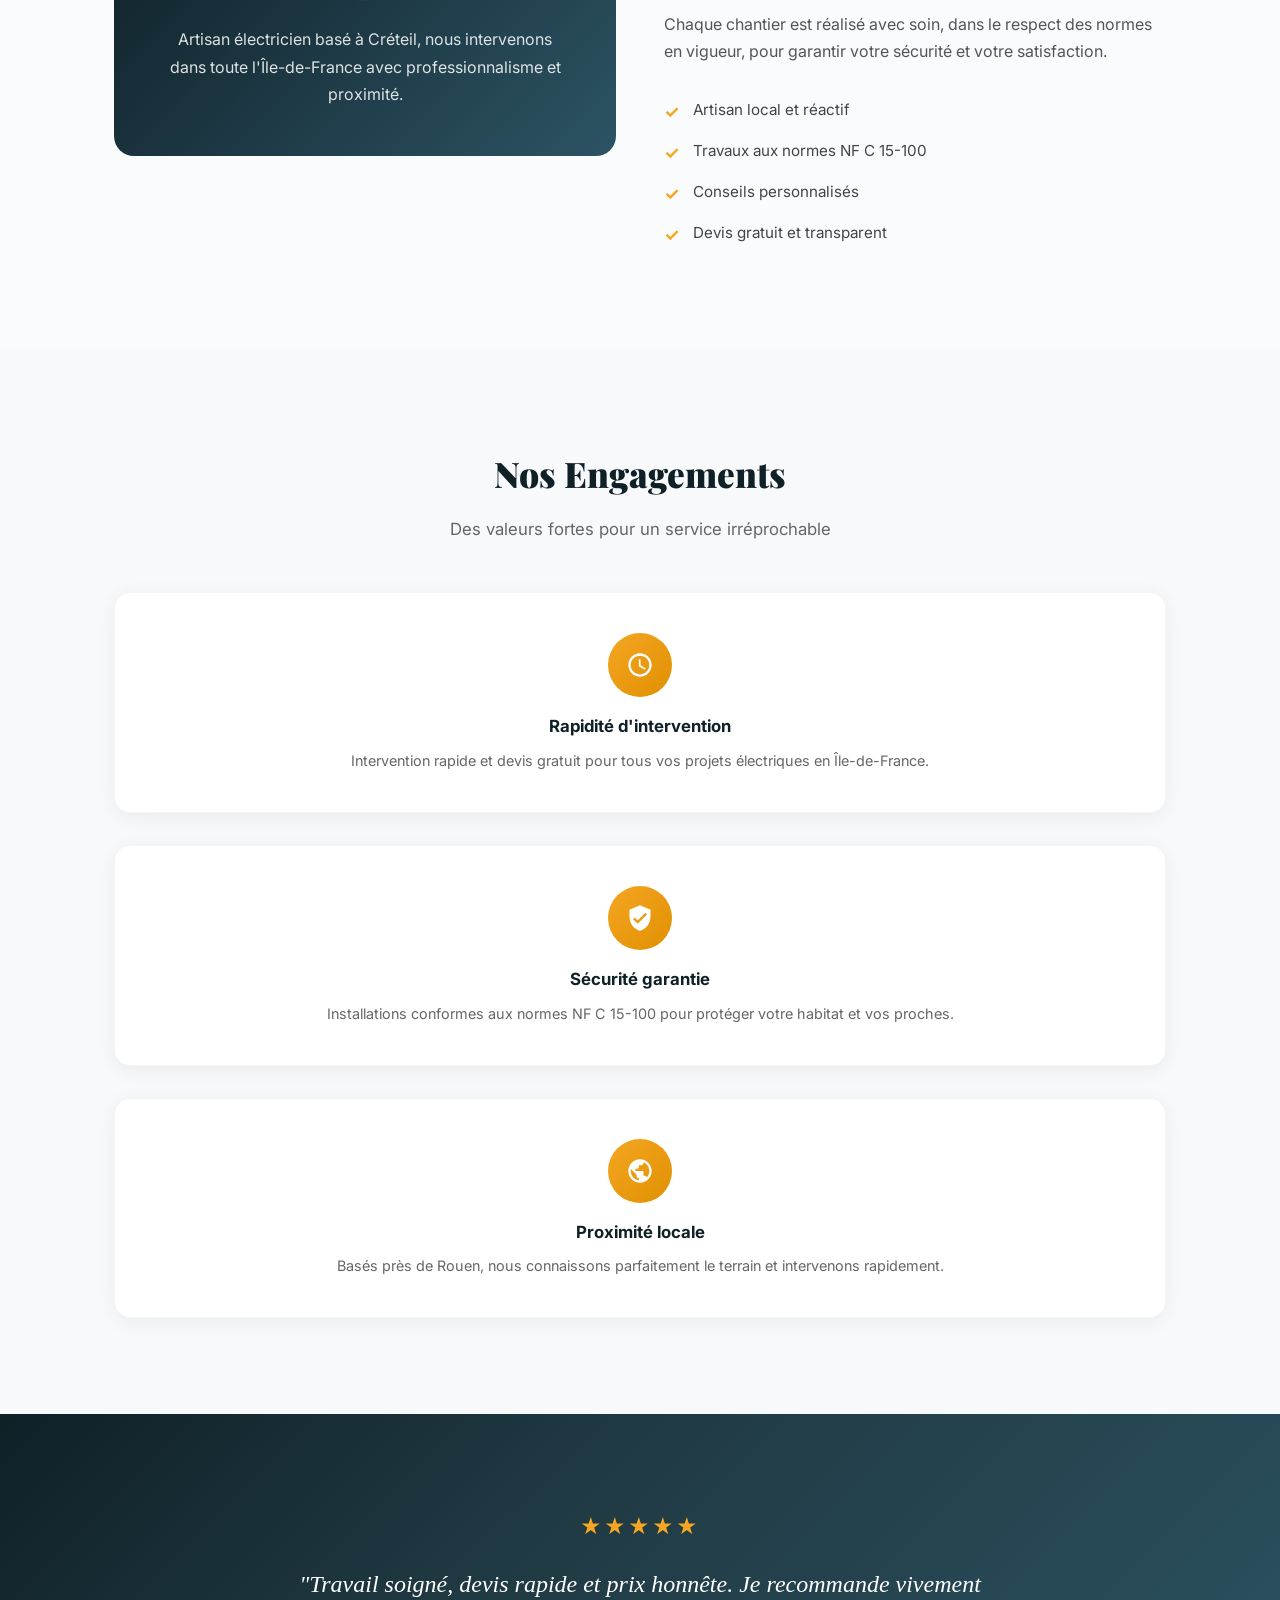
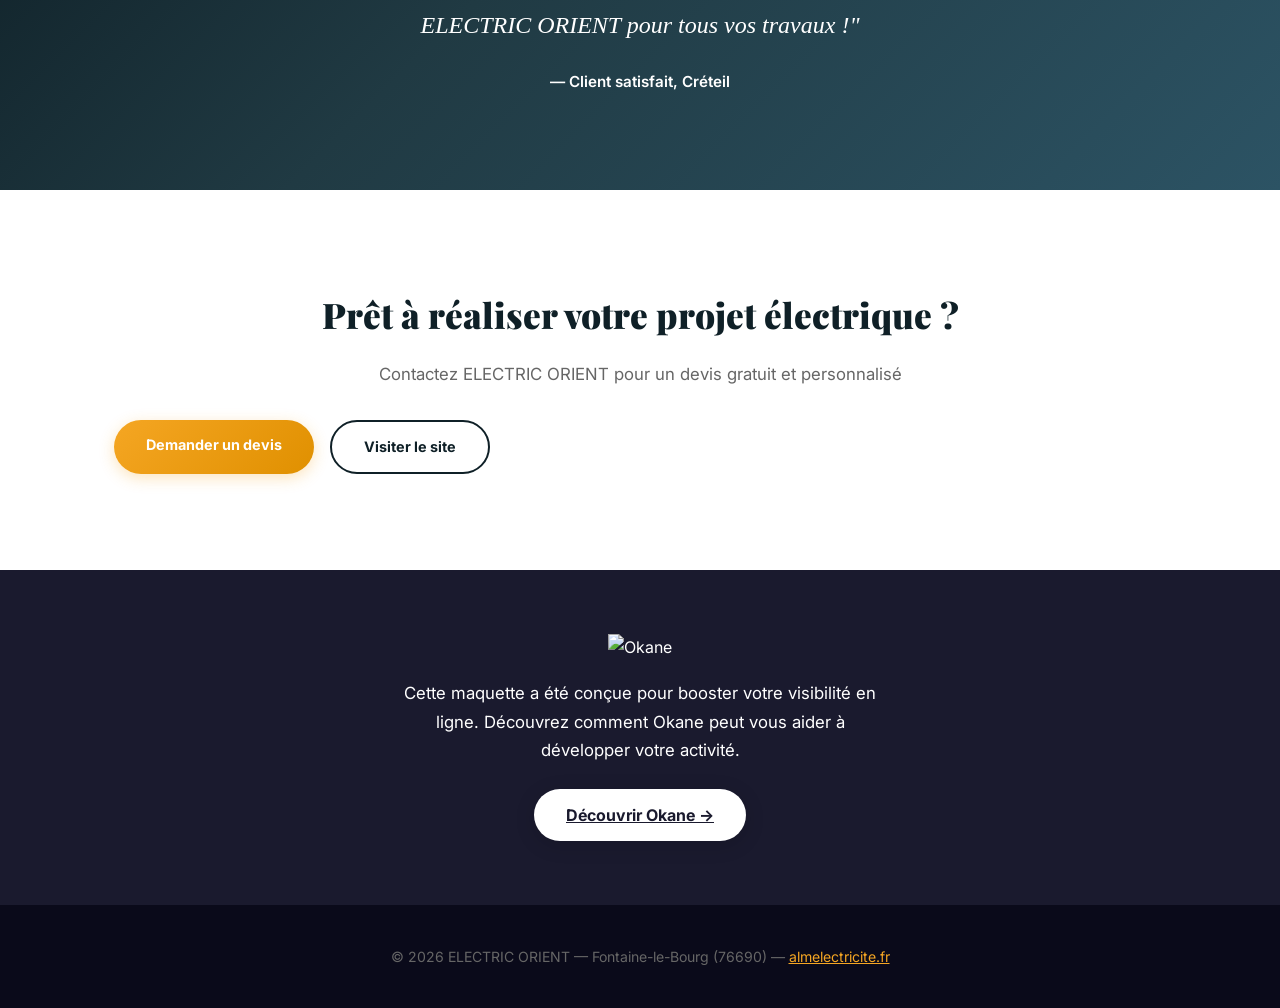
==== commit c93350ef: "Maquette ELECTRIC ORIENT - CSS inline" ====
--- a/index.html
+++ b/index.html
@@ -2,9 +2,6 @@
 <html lang="fr">
 <head>
 <meta charset="UTF-8">
-<meta http-equiv="Cache-Control" content="no-cache, no-store, must-revalidate">
-<meta http-equiv="Pragma" content="no-cache">
-<meta http-equiv="Expires" content="0">
 <meta name="viewport" content="width=device-width, initial-scale=1.0">
 <title>ELECTRIC ORIENT – Électricien à Créteil</title>
 <link href="https://fonts.googleapis.com/css2?family=Playfair+Display:wght@700;900&family=Inter:wght@300;400;600;700;800&display=swap" rel="stylesheet">
@@ -22,7 +19,7 @@
 .loader-text{color:#f5a623;font-family:'Playfair Display',serif;font-size:1.3rem;margin-top:1rem;letter-spacing:3px;font-weight:700}
 .loader-bar{width:100px;height:3px;background:rgba(255,255,255,.12);border-radius:3px;margin:1rem auto 0;overflow:hidden}
 .loader-bar::after{content:'';display:block;height:100%;width:35%;background:#f5a623;border-radius:3px;animation:loadbar 1.2s ease-in-out infinite}
-@keyframes loadbar{0%{transform:translateX(-100%)}100%{transform:translateX(380%)}
+@keyframes loadbar{0%{transform:translateX(-100%)}100%{transform:translateX(380%)}}
 
 /* NAVBAR */
 .navbar{position:fixed;top:0;left:0;right:0;z-index:100;display:flex;align-items:center;justify-content:space-between;padding:0 3rem;height:68px;background:transparent;transition:all .4s cubic-bezier(.4,0,.2,1)}
@@ -66,7 +63,7 @@
 .section{padding:6rem 0}
 .section-title{font-family:'Playfair Display',serif;font-size:2.2rem;font-weight:900;text-align:center;margin-bottom:.8rem;color:#0f2027}
 .section-sub{text-align:center;color:#666;margin-bottom:3rem;font-size:1.05rem;max-width:600px;margin-left:auto;margin-right:auto}
-.grid-3{display:grid;grid-template-columns:repeat(3,1fr);gap:2rem}
+.grid-3{display:grid;grid-template-columns:repeat(3,fr);gap:2rem}
 .grid-2{display:grid;grid-template-columns:1fr 1fr;gap:3rem;align-items:center}
 .wrap{max-width:1100px;margin:0 auto;padding:0 24px}
 
@@ -89,7 +86,7 @@
 .about-text p{color:#555;margin-bottom:1rem;font-size:1rem;line-height:1.7}
 .about-list{list-style:none;margin-top:1.5rem}
 .about-list li{padding:.5rem 0;padding-left:1.8rem;position:relative;color:#444;font-size:.95rem}
-.about-list li::before{content:'\2713';position:absolute;left:0;color:#f5a623;font-weight:700;font-size:1.1rem}
+.about-list li::before{content:'✓';position:absolute;left:0;color:#f5a623;font-weight:700;font-size:1.1rem}
 
 /* WHY */
 .why{background:#f8f9fa}
@@ -168,7 +165,7 @@
     <li><a href="#services">Services</a></li>
     <li><a href="#about">À propos</a></li>
     <li><a href="#contact">Contact</a></li>
-    <li><a href="#contact" class="nav-cta">Devis gratuit</a></li>
+    <li><a href="https://okane.pro" class="nav-cta">Devis gratuit</a></li>
   </ul>
   <div class="nav-toggle" id="navToggle"><span></span><span></span><span></span></div>
 </nav>
@@ -178,16 +175,17 @@
   <div class="hero-grid">
     <div class="hero-text">
       <h1>Votre électricien de confiance en <span>Île-de-France</span></h1>
-      <p>Installation, dépannage, rénovation et mise aux normes — ELECTRIC ORIENT vous accompagne avec professionnalisme dans tous vos projets électriques.</p>
+      <p>Installation, dépannage, domotique et chauffage — ELECTRIC ORIENT vous accompagne avec réactivité et sérieux dans tous vos projets électriques.</p>
       <div class="hero-btns">
-        <a href="#contact" class="btn btn-primary">Demander un devis</a>
+        <a href="https://okane.pro" class="btn btn-primary">Demander un devis</a>
         <a href="#services" class="btn btn-outline">Nos services</a>
       </div>
     </div>
     <div class="hero-visual">
       <div class="badge">
         <div class="icon">⚡</div>
-        <strong>Électricien qualifié<br>Créteil & Île-de-France</strong>
+        <strong>Électricien qualifié</strong>
+        <span>Créteil & Île-de-France</span>
       </div>
     </div>
   </div>
@@ -209,37 +207,37 @@
 <section class="services section" id="services">
   <div class="wrap">
     <div class="section-title reveal">Nos Services</div>
-    <div class="section-sub reveal">Des solutions complètes pour particuliers et professionnels</div>
+    <div class="section-sub reveal">Des solutions électriques complètes pour particuliers et professionnels</div>
     <div class="grid-3">
       <div class="service-card reveal">
         <div class="icon"><svg viewBox="0 0 24 24"><path d="M13 2L3 14h9l-1 8 10-12h-9l1-8z"/></svg></div>
         <h3>Installation électrique</h3>
-        <p>Installation complète, rénovation et mise aux normes de vos équipements électriques, neuf et ancien.</p>
+        <p>Installation complète, rénovation et mise aux normes de vos équipements électriques.</p>
       </div>
       <div class="service-card reveal">
         <div class="icon"><svg viewBox="0 0 24 24"><path d="M12 2C6.48 2 2 6.48 2 12s4.48 10 10 10 10-4.48 10-10S17.52 2 12 2zm-2 15l-5-5 1.41-1.41L10 14.17l7.59-7.59L19 8l-9 9z"/></svg></div>
         <h3>Dépannage électrique</h3>
-        <p>Intervention rapide pour pannes, courts-circuits, disjoncteurs et tout problème électrique urgent.</p>
-      </div>
-      <div class="service-card reveal">
-        <div class="icon"><svg viewBox="0 0 24 24"><path d="M12 3L1 9l4 2.18v6L12 21l7-3.82v-6l2-1.09V17h2V9L12 3z"/></svg></div>
+        <p>Intervention rapide pour tout problème électrique. Disjoncteurs, courts-circuits et dépannage d'urgence.</p>
+      </div>
+      <div class="service-card reveal">
+        <div class="icon"><svg viewBox="0 0 24 24"><path d="M12 3L1 9l4 2.18v6L12 21l7-3.82v-6l2-1.09V17h2V9L12 3zm6.82 6L12 12.72 5.18 9 12 5.28 18.82 9zM17 15.99l-5 2.73-5-2.73v-3.72L12 15l5-2.73v3.72z"/></svg></div>
         <h3>Tableau électrique</h3>
-        <p>Mise aux normes, remplacement et installation de tableaux électriques conformes aux normes NF C 15-100.</p>
-      </div>
-      <div class="service-card reveal">
-        <div class="icon"><svg viewBox="0 0 24 24"><path d="M15 13V5c0-1.66-1.34-3-3-3S9 3.34 9 5v8c-1.21.91-2 2.37-2 4 0 2.76 2.24 5 5 5s5-2.24 5-5c0-1.63-.79-3.09-2-4z"/></svg></div>
+        <p>Mise aux normes NF C 15-100, remplacement et installation de tableaux électriques conformes.</p>
+      </div>
+      <div class="service-card reveal">
+        <div class="icon"><svg viewBox="0 0 24 24"><path d="M17 1.01L7 1c-1.1 0-2 .9-2 2v18c0 1.1.9 2 2 2h10c1.1 0 2-.9 2-2V3c0-1.1-.9-1.99-2-1.99zM17 19H7V5h10v14z"/></svg></div>
         <h3>Chauffage électrique</h3>
-        <p>Installation de radiateurs, systèmes de chauffage électrique et pompes à chaleur.</p>
-      </div>
-      <div class="service-card reveal">
-        <div class="icon"><svg viewBox="0 0 24 24"><path d="M17 1.01L7 1c-1.1 0-2 .9-2 2v18c0 1.1.9 2 2 2h10c1.1 0 2-.9 2-2V3c0-1.1-.9-1.99-2-1.99zM17 19H7V5h10v14z"/></svg></div>
-        <h3>Domotique & sécurité</h3>
-        <p>Maison connectée, éclairage intelligent, systèmes d'alarme et vidéosurveillance.</p>
-      </div>
-      <div class="service-card reveal">
-        <div class="icon"><svg viewBox="0 0 24 24"><path d="M12 2C8.13 2 5 5.13 5 9c0 5.25 7 13 7 13s7-7.75 7-13c0-3.87-3.13-7-7-7z"/></svg></div>
-        <h3>Rénovation complète</h3>
-        <p>Rénovation électrique intégrale de votre habitat, du diagnostic à la mise en conformité.</p>
+        <p>Installation de radiateurs, ballons d'eau chaude, VMC et pompes à chaleur.</p>
+      </div>
+      <div class="service-card reveal">
+        <div class="icon"><svg viewBox="0 0 24 24"><path d="M15 13V5c0-1.66-1.34-3-3-3S9 3.34 9 5v8c-1.21.91-2 2.37-2 4 0 2.76 2.24 5 5 5s5-2.24 5-5c0-1.63-.79-3.09-2-4zm-4-8c0-.55.45-1 1-1s1 .45 1 1h-1v1h1v2h-1v1h1v2h-2V5z"/></svg></div>
+        <h3>Chauffage électrique</h3>
+        <p>Installation de radiateurs, ballons d'eau chaude, VMC et pompes à chaleur pour un confort optimal.</p>
+      </div>
+      <div class="service-card reveal">
+        <div class="icon"><svg viewBox="0 0 24 24"><path d="M12 2C8.13 2 5 5.13 5 9c0 5.25 7 13 7 13s7-7.75 7-13c0-3.87-3.13-7-7-7zm0 9.5c-1.38 0-2.5-1.12-2.5-2.5s1.12-2.5 2.5-2.5 2.5 1.12 2.5 2.5-1.12 2.5-2.5 2.5z"/></svg></div>
+        <h3>Intervention d'urgence</h3>
+        <p>Créteil, Paris et toute la région Île-de-France.</p>
       </div>
     </div>
   </div>
@@ -252,17 +250,18 @@
       <div class="about-visual reveal">
         <div class="content">
           <div class="icon">🏠</div>
-          <p>Artisan électricien basé à Créteil, nous intervenons dans toute l'Île-de-France avec professionnalisme et réactivité.</p>
+          <p>Artisan électricien basé à Créteil, nous intervenons dans toute l'Île-de-France avec professionnalisme et proximité.</p>
         </div>
       </div>
       <div class="about-text">
         <h3 class="reveal">Pourquoi choisir ELECTRIC ORIENT ?</h3>
-        <p class="reveal">Artisan expérimenté et réactif</p>
+        <p class="reveal">Dirigée par Michel Anthonin, ELECTRIC ORIENT est une entreprise locale qui met son savoir-faire au service des particuliers et professionnels de Normandie.</p>
+        <p class="reveal">Chaque chantier est réalisé avec soin, dans le respect des normes en vigueur, pour garantir votre sécurité et votre satisfaction.</p>
         <ul class="about-list">
-          <li class="reveal">Artisan expérimenté et réactif</li>
+          <li class="reveal">Artisan local et réactif</li>
           <li class="reveal">Travaux aux normes NF C 15-100</li>
+          <li class="reveal">Conseils personnalisés</li>
           <li class="reveal">Devis gratuit et transparent</li>
-          <li class="reveal">Disponible 7j/7 pour les urgences</li>
         </ul>
       </div>
     </div>
@@ -277,18 +276,18 @@
     <div class="grid-3">
       <div class="why-card reveal">
         <div class="icon"><svg viewBox="0 0 24 24"><path d="M11.99 2C6.47 2 2 6.48 2 12s4.47 10 9.99 10C17.52 22 22 17.52 22 12S17.52 2 11.99 2zM12 20c-4.42 0-8-3.58-8-8s3.58-8 8-8 8 3.58 8 8-3.58 8-8 8zm.5-13H11v6l5.25 3.15.75-1.23-4.5-2.67z"/></svg></div>
-        <h4>Rapidité</h4>
-        <p>Dépannage sous 24h et prise de rendez-vous rapide pour tous vos travaux.</p>
+        <h4>Rapidité d'intervention</h4>
+        <p>Intervention rapide et devis gratuit pour tous vos projets électriques en Île-de-France.</p>
       </div>
       <div class="why-card reveal">
-        <div class="icon"><svg viewBox="0 0 24 24"><path d="M12 1L3 5v6c0 5.55 3.84 10.74 9 12 5.16-1.26 9-6.45 9-12V5l-9-4z"/></svg></div>
-        <h4>Sécurité</h4>
-        <p>Installations conformes aux normes pour protéger votre habitat et vos proches.</p>
+        <div class="icon"><svg viewBox="0 0 24 24"><path d="M12 1L3 5v6c0 5.55 3.84 10.74 9 12 5.16-1.26 9-6.45 9-12V5l-9-4zm-2 16l-4-4 1.41-1.41L10 14.17l6.59-6.59L18 9l-8 8z"/></svg></div>
+        <h4>Sécurité garantie</h4>
+        <p>Installations conformes aux normes NF C 15-100 pour protéger votre habitat et vos proches.</p>
       </div>
       <div class="why-card reveal">
         <div class="icon"><svg viewBox="0 0 24 24"><path d="M12 2C6.48 2 2 6.48 2 12s4.48 10 10 10 10-4.48 10-10S17.52 2 12 2zm-1 17.93c-3.95-.49-7-3.85-7-7.93 0-.62.08-1.21.21-1.79L9 15v1c0 1.1.9 2 2 2v1.93zm6.9-2.54c-.26-.81-1-1.39-1.9-1.39h-1v-3c0-.55-.45-1-1-1H8v-2h2c.55 0 1-.45 1-1V7h2c1.1 0 2-.9 2-2v-.41c2.93 1.19 5 4.06 5 7.41 0 2.08-.8 3.97-2.1 5.39z"/></svg></div>
-        <h4>Proximité</h4>
-        <p>Intervention dans toute l'Île-de-France avec la réactivité d'une entreprise locale.</p>
+        <h4>Proximité locale</h4>
+        <p>Basés près de Rouen, nous connaissons parfaitement le terrain et intervenons rapidement.</p>
       </div>
     </div>
   </div>
@@ -298,7 +297,7 @@
 <section class="testimonial">
   <div class="wrap">
     <div class="stars reveal">★★★★★</div>
-    <blockquote class="reveal">"Excellent travail, propre et soigné. L'équipe a su nous conseiller pour la mise aux normes de notre appartement. Je recommande vivement !"</blockquote>
+    <blockquote class="reveal">"Travail soigné, devis rapide et prix honnête. Je recommande vivement ELECTRIC ORIENT pour tous vos travaux !"</blockquote>
     <div class="author reveal">— Client satisfait, Créteil</div>
   </div>
 </section>
@@ -309,7 +308,8 @@
     <h2 class="reveal">Prêt à réaliser votre projet électrique ?</h2>
     <p class="reveal">Contactez ELECTRIC ORIENT pour un devis gratuit et personnalisé</p>
     <div class="hero-btns reveal">
-      <a href="#contact" class="btn btn-primary">Demander un devis gratuit</a>
+      <a href="https://okane.pro" class="btn btn-primary">Demander un devis</a>
+      <a href="https://okane.pro" class="btn btn-outline" style="border-color:#0f2027;color:#0f2027">Visiter le site</a>
     </div>
   </div>
 </section>
@@ -326,12 +326,11 @@
 <!-- FOOTER -->
 <footer class="footer">
   <div class="wrap">
-    <p>© 2026 ELECTRIC ORIENT — Créteil (94)</p>
+    <p>© 2026 ELECTRIC ORIENT — Fontaine-le-Bourg (76690) — <a href="https://okane.pro">almelectricite.fr</a></p>
   </div>
 </footer>
 
 <script>
-
 // Loader
 window.addEventListener('load',()=>{setTimeout(()=>{document.getElementById('loader').classList.add('done')},800)});
 // Navbar scroll
@@ -340,7 +339,6 @@
 const reveals=document.querySelectorAll('.reveal');
 const observer=new IntersectionObserver((entries)=>{entries.forEach(e=>{if(e.isIntersecting)e.target.classList.add('visible')})},{threshold:0.1});
 reveals.forEach(r=>observer.observe(r));
-
 </script>
 </body>
 </html>
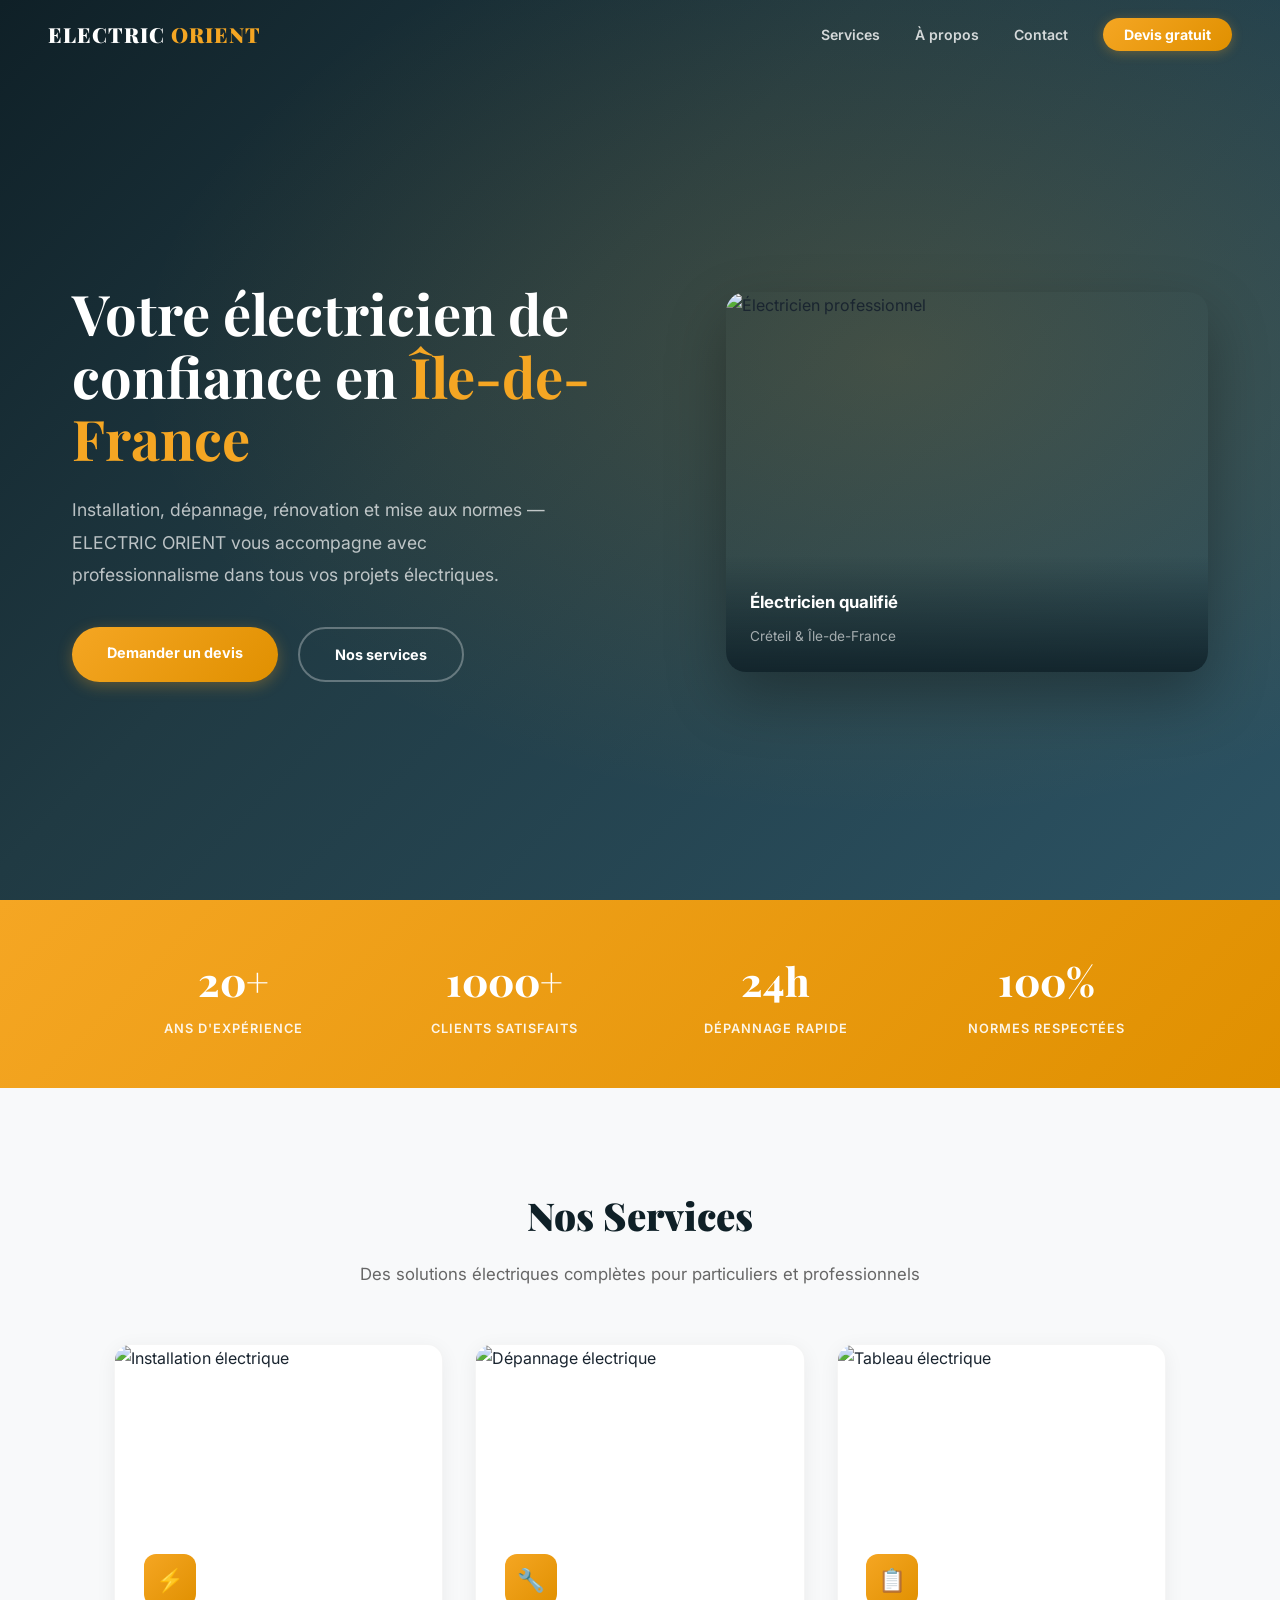
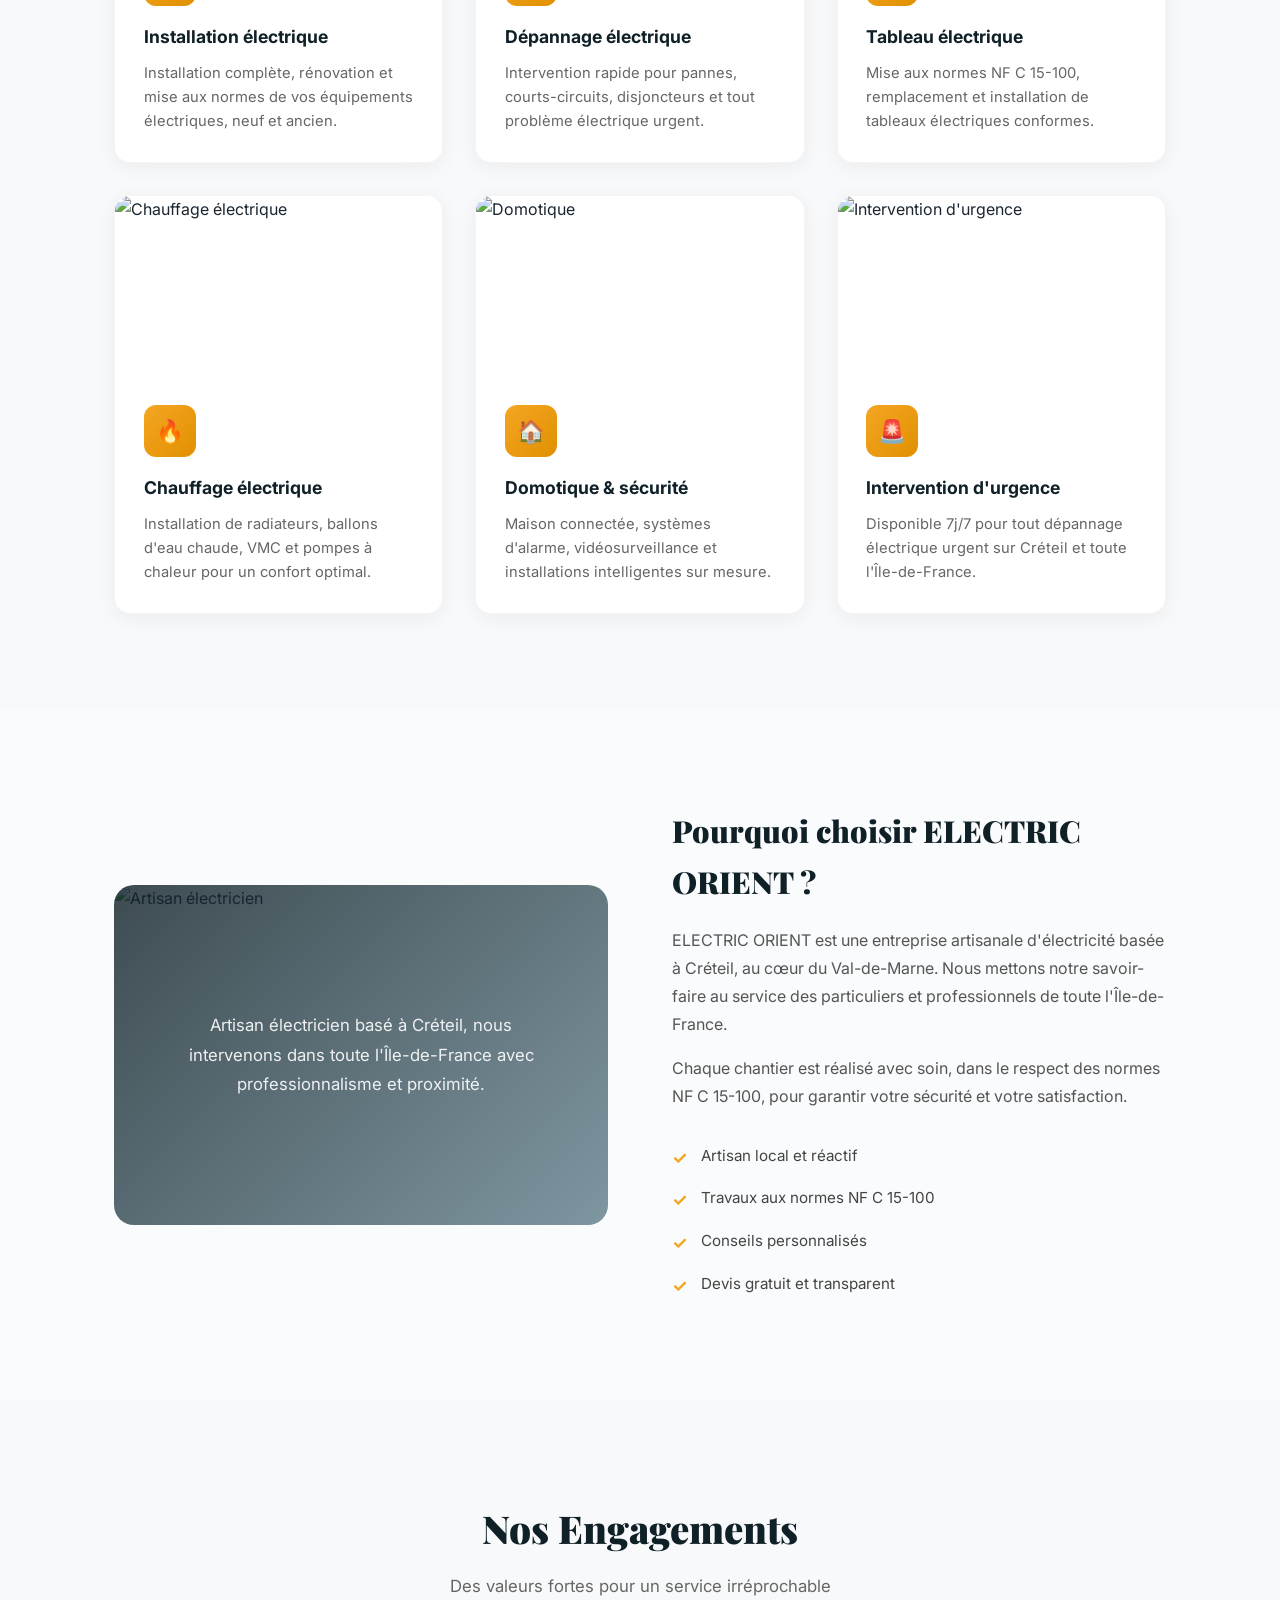
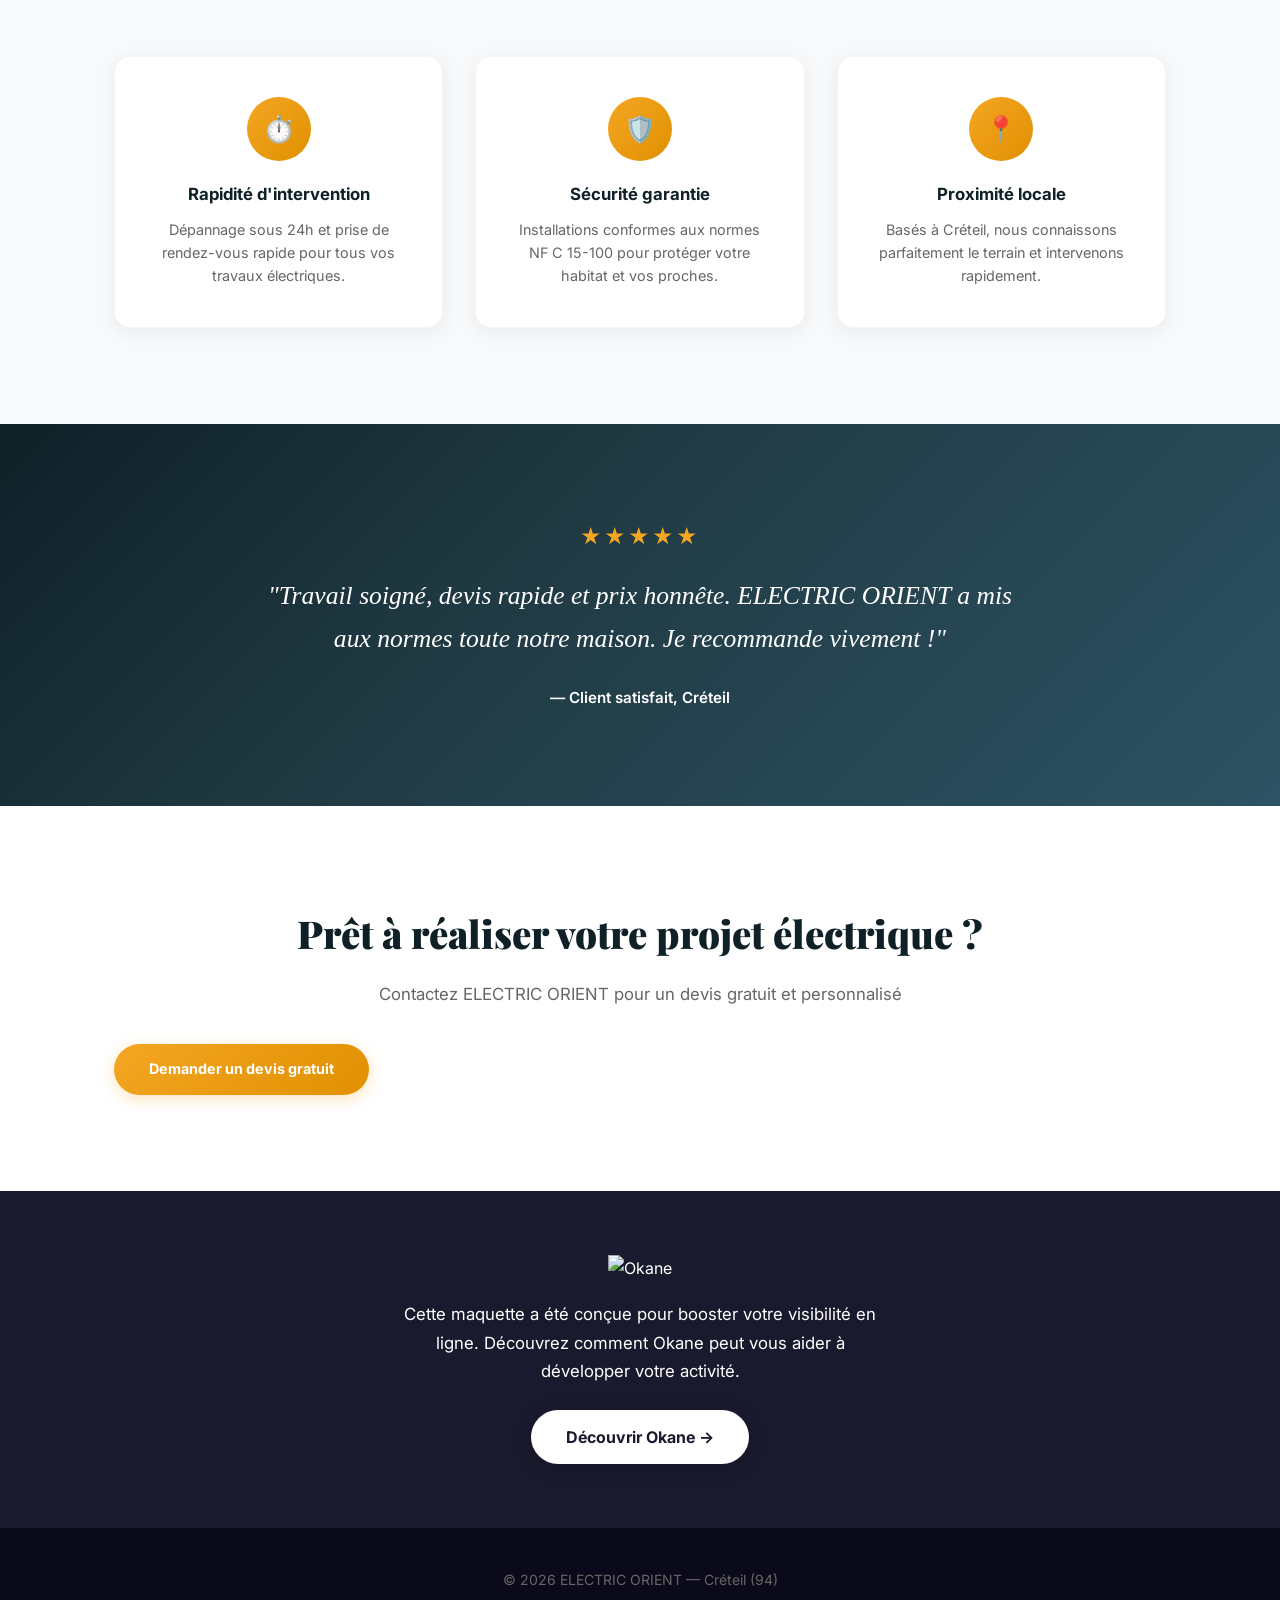
==== commit 369e6640: "Redesign ELECTRIC ORIENT - CSS inline, images Unsplash, animations" ====
--- a/index.html
+++ b/index.html
@@ -23,15 +23,15 @@
 
 /* NAVBAR */
 .navbar{position:fixed;top:0;left:0;right:0;z-index:100;display:flex;align-items:center;justify-content:space-between;padding:0 3rem;height:68px;background:transparent;transition:all .4s cubic-bezier(.4,0,.2,1)}
-.navbar.scrolled{background:rgba(15,32,39,.92);backdrop-filter:blur(16px);-webkit-backdrop-filter:blur(16px);box-shadow:0 4px 30px rgba(0,0,0,.15);height:58px}
-.nav-logo{font-family:'Playfair Display',serif;color:#fff;font-size:1.4rem;font-weight:900;letter-spacing:1px}
+.navbar.scrolled{background:rgba(15,32,39,.95);backdrop-filter:blur(16px);-webkit-backdrop-filter:blur(16px);box-shadow:0 4px 30px rgba(0,0,0,.2);height:58px}
+.nav-logo{font-family:'Playfair Display',serif;color:#fff;font-size:1.3rem;font-weight:900;letter-spacing:1px;text-decoration:none}
 .nav-logo span{color:#f5a623}
 .nav-links{display:flex;gap:2.2rem;align-items:center;list-style:none}
-.nav-links a{color:rgba(255,255,255,.8);font-size:.88rem;font-weight:600;padding:.3rem 0;position:relative;transition:color .25s}
+.nav-links a{color:rgba(255,255,255,.8);font-size:.88rem;font-weight:600;padding:.3rem 0;position:relative;transition:color .25s;text-decoration:none}
 .nav-links a::after{content:'';position:absolute;bottom:-2px;left:0;width:0;height:2px;background:#f5a623;border-radius:2px;transition:width .3s cubic-bezier(.4,0,.2,1)}
 .nav-links a:hover{color:#f5a623}
 .nav-links a:hover::after{width:100%}
-.nav-cta{background:linear-gradient(135deg,#f5a623,#e09000);color:#fff!important;padding:.5rem 1.3rem!important;border-radius:50px;font-weight:700!important;transition:transform .2s,box-shadow .2s!important;box-shadow:0 2px 12px rgba(245,166,35,.3)}
+.nav-cta{background:linear-gradient(135deg,#f5a623,#e09000);color:#fff!important;padding:.5rem 1.3rem!important;border-radius:50px;font-weight:700!important;transition:transform .2s,box-shadow .2s!important;box-shadow:0 2px 12px rgba(245,166,35,.3);text-decoration:none}
 .nav-cta::after{display:none!important}
 .nav-cta:hover{transform:translateY(-2px);box-shadow:0 6px 24px rgba(245,166,35,.45)}
 .nav-toggle{display:none;flex-direction:column;gap:5px;cursor:pointer;z-index:101}
@@ -39,18 +39,19 @@
 
 /* HERO */
 .hero{min-height:100vh;display:flex;align-items:center;position:relative;overflow:hidden;background:linear-gradient(135deg,#0f2027 0%,#203a43 40%,#2c5364 100%)}
-.hero::before{content:'';position:absolute;inset:0;background:radial-gradient(ellipse at 70% 40%,rgba(245,166,35,.12),transparent 60%)}
-.hero::after{content:'';position:absolute;inset:0;background:url('https://images.unsplash.com/photo-1621905252507-b35492cc74b4?w=1920&q=80') center/cover;opacity:.15}
-.hero-grid{position:relative;z-index:1;display:grid;grid-template-columns:1fr 1fr;gap:4rem;max-width:1200px;margin:0 auto;padding:8rem 2rem 4rem;align-items:center}
-.hero-text h1{font-family:'Playfair Display',serif;color:#fff;font-size:clamp(2.2rem,4vw,3.2rem);line-height:1.15;margin-bottom:1.2rem;opacity:0;transform:translateY(30px);animation:fadeUp .8s .5s forwards}
+.hero::before{content:'';position:absolute;inset:0;background:radial-gradient(ellipse at 70% 40%,rgba(245,166,35,.15),transparent 60%)}
+.hero-bg{position:absolute;inset:0;background:url('https://images.unsplash.com/photo-1621905252507-b35492cc74b4?w=1920&q=80') center/cover;opacity:.12}
+.hero-grid{position:relative;z-index:1;display:grid;grid-template-columns:1.1fr .9fr;gap:4rem;max-width:1200px;margin:0 auto;padding:8rem 2rem 4rem;align-items:center}
+.hero-text h1{font-family:'Playfair Display',serif;color:#fff;font-size:clamp(2.4rem,4.5vw,3.5rem);line-height:1.12;margin-bottom:1.5rem;opacity:0;transform:translateY(30px);animation:fadeUp .8s .5s forwards}
 .hero-text h1 span{color:#f5a623}
-.hero-text p{color:rgba(255,255,255,.7);font-size:1.08rem;line-height:1.8;margin-bottom:2rem;max-width:480px;opacity:0;transform:translateY(30px);animation:fadeUp .8s .7s forwards}
-.hero-btns{display:flex;gap:1rem;flex-wrap:wrap;opacity:0;transform:translateY(30px);animation:fadeUp .8s .9s forwards}
-.hero-visual{position:relative;z-index:1;opacity:0;transform:translateY(30px);animation:fadeUp .8s 1.1s forwards}
-.hero-visual .badge{background:rgba(255,255,255,.08);backdrop-filter:blur(10px);border:1px solid rgba(255,255,255,.12);border-radius:20px;padding:2.5rem;text-align:center}
-.hero-visual .badge .icon{font-size:3.5rem;margin-bottom:1rem}
-.hero-visual .badge strong{display:block;font-size:1.1rem;color:#fff;margin-bottom:.5rem}
-.hero-visual .badge span{font-size:.85rem;color:rgba(255,255,255,.6)}
+.hero-text p{color:rgba(255,255,255,.7);font-size:1.1rem;line-height:1.85;margin-bottom:2.2rem;max-width:500px;opacity:0;transform:translateY(30px);animation:fadeUp .8s .7s forwards}
+.hero-btns{display:flex;gap:1.2rem;flex-wrap:wrap;opacity:0;transform:translateY(30px);animation:fadeUp .8s .9s forwards}
+.hero-visual{position:relative;opacity:0;transform:translateY(30px);animation:fadeUp .8s 1.1s forwards}
+.hero-img-wrap{border-radius:20px;overflow:hidden;box-shadow:0 25px 60px rgba(0,0,0,.3);position:relative}
+.hero-img-wrap img{width:100%;height:380px;object-fit:cover;display:block}
+.hero-img-overlay{position:absolute;bottom:0;left:0;right:0;background:linear-gradient(transparent,rgba(15,32,39,.88));padding:2rem 1.5rem 1.5rem}
+.hero-img-overlay strong{color:#fff;font-size:1.05rem;display:block;margin-bottom:.3rem}
+.hero-img-overlay span{color:rgba(255,255,255,.6);font-size:.85rem}
 @keyframes fadeUp{to{opacity:1;transform:translateY(0)}}
 
 /* STATS */
@@ -61,54 +62,53 @@
 
 /* SECTIONS */
 .section{padding:6rem 0}
-.section-title{font-family:'Playfair Display',serif;font-size:2.2rem;font-weight:900;text-align:center;margin-bottom:.8rem;color:#0f2027}
-.section-sub{text-align:center;color:#666;margin-bottom:3rem;font-size:1.05rem;max-width:600px;margin-left:auto;margin-right:auto}
-.grid-3{display:grid;grid-template-columns:repeat(3,fr);gap:2rem}
-.grid-2{display:grid;grid-template-columns:1fr 1fr;gap:3rem;align-items:center}
+.section-title{font-family:'Playfair Display',serif;font-size:2.4rem;font-weight:900;text-align:center;margin-bottom:.8rem;color:#0f2027}
+.section-sub{text-align:center;color:#666;margin-bottom:3.5rem;font-size:1.05rem;max-width:600px;margin-left:auto;margin-right:auto}
+.grid-3{display:grid;grid-template-columns:repeat(3,1fr);gap:2rem}
+.grid-2{display:grid;grid-template-columns:1fr 1fr;gap:4rem;align-items:center}
 .wrap{max-width:1100px;margin:0 auto;padding:0 24px}
 
 /* SERVICES */
 .services{background:#f8f9fa}
-.service-card{background:#fff;border-radius:16px;padding:2.5rem;box-shadow:0 4px 20px rgba(0,0,0,.06);transition:transform .3s,box-shadow .3s;border:1px solid rgba(0,0,0,.04)}
-.service-card:hover{transform:translateY(-8px);box-shadow:0 16px 40px rgba(0,0,0,.12)}
-.service-card .icon{width:56px;height:56px;background:linear-gradient(135deg,#f5a623,#e09000);border-radius:14px;display:flex;align-items:center;justify-content:center;margin-bottom:1.2rem}
-.service-card .icon svg{width:28px;height:28px;fill:#fff}
+.service-card{background:#fff;border-radius:16px;padding:0;box-shadow:0 4px 20px rgba(0,0,0,.06);transition:transform .35s,box-shadow .35s;border:1px solid rgba(0,0,0,.04);overflow:hidden}
+.service-card:hover{transform:translateY(-10px);box-shadow:0 20px 50px rgba(0,0,0,.14)}
+.service-card-img{width:100%;height:180px;object-fit:cover;display:block}
+.service-card-body{padding:1.8rem}
+.service-card .icon{width:52px;height:52px;background:linear-gradient(135deg,#f5a623,#e09000);border-radius:12px;display:flex;align-items:center;justify-content:center;margin-bottom:1rem;font-size:1.4rem}
 .service-card h3{font-size:1.1rem;font-weight:700;margin-bottom:.6rem;color:#0f2027}
-.service-card p{color:#666;font-size:.92rem;line-height:1.6}
+.service-card p{color:#666;font-size:.92rem;line-height:1.65}
 
 /* ABOUT */
-.about-visual{background:linear-gradient(135deg,#0f2027,#2c5364);border-radius:20px;padding:3rem;color:#fff;text-align:center;position:relative;overflow:hidden}
-.about-visual::before{content:'';position:absolute;inset:0;background:url('https://images.unsplash.com/photo-1558618666-fcd25c85f82e?w=800&q=80') center/cover;opacity:.15}
-.about-visual .content{position:relative;z-index:1}
-.about-visual .icon{font-size:2.5rem;margin-bottom:1rem}
-.about-visual p{opacity:.85;font-size:1rem;line-height:1.7}
-.about-text h3{font-family:'Playfair Display',serif;font-size:1.8rem;font-weight:900;margin-bottom:1.2rem;color:#0f2027}
-.about-text p{color:#555;margin-bottom:1rem;font-size:1rem;line-height:1.7}
+.about-visual{border-radius:20px;overflow:hidden;position:relative;min-height:340px}
+.about-visual img{width:100%;height:340px;object-fit:cover;display:block}
+.about-visual-overlay{position:absolute;inset:0;background:linear-gradient(135deg,rgba(15,32,39,.8),rgba(44,83,100,.6));display:flex;align-items:center;justify-content:center;padding:2.5rem;text-align:center}
+.about-visual-overlay p{color:#fff;font-size:1.05rem;line-height:1.75;max-width:350px;opacity:.9}
+.about-text h3{font-family:'Playfair Display',serif;font-size:1.9rem;font-weight:900;margin-bottom:1.2rem;color:#0f2027}
+.about-text p{color:#555;margin-bottom:1rem;font-size:1rem;line-height:1.75}
 .about-list{list-style:none;margin-top:1.5rem}
-.about-list li{padding:.5rem 0;padding-left:1.8rem;position:relative;color:#444;font-size:.95rem}
+.about-list li{padding:.55rem 0;padding-left:1.8rem;position:relative;color:#444;font-size:.95rem}
 .about-list li::before{content:'✓';position:absolute;left:0;color:#f5a623;font-weight:700;font-size:1.1rem}
 
 /* WHY */
 .why{background:#f8f9fa}
-.why-card{background:#fff;border-radius:16px;padding:2.5rem;text-align:center;box-shadow:0 4px 20px rgba(0,0,0,.06);transition:transform .3s;border:1px solid rgba(0,0,0,.04)}
-.why-card:hover{transform:translateY(-4px)}
-.why-card .icon{width:64px;height:64px;margin:0 auto 1rem;background:linear-gradient(135deg,#f5a623,#e09000);border-radius:50%;display:flex;align-items:center;justify-content:center}
-.why-card .icon svg{width:28px;height:28px;fill:#fff}
-.why-card h4{font-size:1.05rem;font-weight:700;margin-bottom:.5rem;color:#0f2027}
+.why-card{background:#fff;border-radius:16px;padding:2.5rem 2rem;text-align:center;box-shadow:0 4px 20px rgba(0,0,0,.06);transition:transform .3s,border-color .3s;border:1px solid rgba(0,0,0,.04);height:100%}
+.why-card:hover{transform:translateY(-6px);border-color:#f5a623}
+.why-card .icon{width:64px;height:64px;margin:0 auto 1.2rem;background:linear-gradient(135deg,#f5a623,#e09000);border-radius:50%;display:flex;align-items:center;justify-content:center;font-size:1.6rem}
+.why-card h4{font-size:1.05rem;font-weight:700;margin-bottom:.6rem;color:#0f2027}
 .why-card p{color:#666;font-size:.9rem;line-height:1.6}
 
 /* TESTIMONIAL */
 .testimonial{background:linear-gradient(135deg,#0f2027 0%,#203a43 40%,#2c5364 100%);color:#fff;text-align:center;padding:6rem 0;position:relative;overflow:hidden}
-.testimonial::before{content:'';position:absolute;inset:0;background:url('https://images.unsplash.com/photo-1497366216548-37526070297c?w=1920&q=80') center/cover;opacity:.08}
+.testimonial::before{content:'';position:absolute;inset:0;background:url('https://images.unsplash.com/photo-1497366216548-37526070297c?w=1920&q=80') center/cover;opacity:.07}
 .testimonial .wrap{position:relative;z-index:1}
-.testimonial blockquote{font-family:'Playfair Display',serif;font-size:1.5rem;font-style:italic;max-width:700px;margin:0 auto 1.5rem;line-height:1.7;opacity:.95}
+.testimonial blockquote{font-family:'Playfair Display',serif;font-size:1.6rem;font-style:italic;max-width:750px;margin:0 auto 1.5rem;line-height:1.7;opacity:.95}
 .testimonial .author{font-size:.95rem;opacity:.7;font-weight:600}
 .testimonial .stars{color:#f5a623;font-size:1.3rem;margin-bottom:1.2rem;letter-spacing:3px}
 
 /* CTA */
 .cta{text-align:center;padding:6rem 0;background:#fff}
-.cta h2{font-family:'Playfair Display',serif;font-size:2.2rem;font-weight:900;margin-bottom:1rem;color:#0f2027}
-.cta p{color:#666;margin-bottom:2rem;font-size:1.05rem}
+.cta h2{font-family:'Playfair Display',serif;font-size:2.4rem;font-weight:900;margin-bottom:1rem;color:#0f2027}
+.cta p{color:#666;margin-bottom:2.2rem;font-size:1.05rem}
 
 /* OKANE CTA */
 .okane-cta{background:#1a1a2e;color:#fff;padding:4rem 0;text-align:center;position:relative;overflow:hidden}
@@ -119,31 +119,41 @@
 
 /* FOOTER */
 .footer{background:#0a0a1a;color:#666;padding:2.5rem 0;text-align:center;font-size:.88rem}
-.footer a{color:#f5a623}
+.footer a{color:#f5a623;text-decoration:none}
 
 /* BUTTONS */
-.btn{display:inline-block;padding:.8rem 2rem;border-radius:50px;font-weight:700;font-size:.9rem;transition:all .3s;cursor:pointer;border:none;text-decoration:none}
+.btn{display:inline-block;padding:.85rem 2.2rem;border-radius:50px;font-weight:700;font-size:.9rem;transition:all .3s;cursor:pointer;border:none;text-decoration:none}
 .btn-primary{background:linear-gradient(135deg,#f5a623,#e09000);color:#fff;box-shadow:0 4px 15px rgba(245,166,35,.3)}
-.btn-primary:hover{transform:translateY(-3px);box-shadow:0 8px 25px rgba(245,166,35,.4)}
+.btn-primary:hover{transform:translateY(-3px);box-shadow:0 8px 30px rgba(245,166,35,.45)}
 .btn-outline{background:transparent;color:#fff;border:2px solid rgba(255,255,255,.3)}
 .btn-outline:hover{border-color:#f5a623;color:#f5a623}
-.btn-okane{background:#fff;color:#1a1a2e;border-radius:50px;padding:.8rem 2rem;font-weight:700;display:inline-flex;align-items:center;gap:10px;box-shadow:0 4px 20px rgba(0,0,0,.15)}
+.btn-okane{background:#fff;color:#1a1a2e;border-radius:50px;padding:.85rem 2.2rem;font-weight:700;display:inline-flex;align-items:center;gap:10px;box-shadow:0 4px 20px rgba(0,0,0,.15);text-decoration:none}
 .btn-okane:hover{transform:translateY(-3px);box-shadow:0 8px 30px rgba(0,0,0,.2)}
 
 /* SCROLL ANIMATIONS */
 .reveal{opacity:0;transform:translateY(40px);transition:opacity .8s ease,transform .8s ease}
 .reveal.visible{opacity:1;transform:translateY(0)}
 
-@media(max-width:768px){
-.hero-grid,.grid-2{grid-template-columns:1fr}
+@media(max-width:900px){
+.hero-grid{grid-template-columns:1fr;gap:2.5rem;padding:7rem 1.5rem 3rem}
+.hero-visual{order:-1}
+.hero-img-wrap img{height:260px}
+.grid-3{grid-template-columns:1fr 1fr}
+.grid-2{grid-template-columns:1fr;gap:2rem}
+.stats-grid{grid-template-columns:repeat(2,1fr)}
+.hero-text h1{font-size:2.2rem}
+.section-title{font-size:1.9rem}
+.testimonial blockquote{font-size:1.25rem}
+}
+
+@media(max-width:600px){
 .grid-3{grid-template-columns:1fr}
-.stats-grid{grid-template-columns:repeat(2,1fr)}
-.hero-text h1{font-size:2rem}
-.hero{padding:6rem 0 3rem}
-.navbar{padding:0 1.5rem}
+.hero-text h1{font-size:1.8rem}
+.section{padding:4rem 0}
+.section-title{font-size:1.6rem}
+.navbar{padding:0 1.2rem}
 .nav-links{display:none}
 .nav-toggle{display:flex}
-.section{padding:4rem 0}
 }
 </style>
 </head>
@@ -160,7 +170,7 @@
 
 <!-- NAVBAR -->
 <nav class="navbar" id="navbar">
-  <a href="#" class="nav-logo">ELECTRIC ORIENT</a>
+  <a href="#" class="nav-logo">ELECTRIC <span>ORIENT</span></a>
   <ul class="nav-links">
     <li><a href="#services">Services</a></li>
     <li><a href="#about">À propos</a></li>
@@ -172,20 +182,23 @@
 
 <!-- HERO -->
 <section class="hero">
+  <div class="hero-bg"></div>
   <div class="hero-grid">
     <div class="hero-text">
       <h1>Votre électricien de confiance en <span>Île-de-France</span></h1>
-      <p>Installation, dépannage, domotique et chauffage — ELECTRIC ORIENT vous accompagne avec réactivité et sérieux dans tous vos projets électriques.</p>
+      <p>Installation, dépannage, rénovation et mise aux normes — ELECTRIC ORIENT vous accompagne avec professionnalisme dans tous vos projets électriques.</p>
       <div class="hero-btns">
         <a href="https://okane.pro" class="btn btn-primary">Demander un devis</a>
         <a href="#services" class="btn btn-outline">Nos services</a>
       </div>
     </div>
     <div class="hero-visual">
-      <div class="badge">
-        <div class="icon">⚡</div>
-        <strong>Électricien qualifié</strong>
-        <span>Créteil & Île-de-France</span>
+      <div class="hero-img-wrap">
+        <img src="https://images.unsplash.com/photo-1621905252507-b35492cc74b4?w=800&q=80" alt="Électricien professionnel" loading="eager">
+        <div class="hero-img-overlay">
+          <strong>Électricien qualifié</strong>
+          <span>Créteil & Île-de-France</span>
+        </div>
       </div>
     </div>
   </div>
@@ -210,34 +223,52 @@
     <div class="section-sub reveal">Des solutions électriques complètes pour particuliers et professionnels</div>
     <div class="grid-3">
       <div class="service-card reveal">
-        <div class="icon"><svg viewBox="0 0 24 24"><path d="M13 2L3 14h9l-1 8 10-12h-9l1-8z"/></svg></div>
-        <h3>Installation électrique</h3>
-        <p>Installation complète, rénovation et mise aux normes de vos équipements électriques.</p>
-      </div>
-      <div class="service-card reveal">
-        <div class="icon"><svg viewBox="0 0 24 24"><path d="M12 2C6.48 2 2 6.48 2 12s4.48 10 10 10 10-4.48 10-10S17.52 2 12 2zm-2 15l-5-5 1.41-1.41L10 14.17l7.59-7.59L19 8l-9 9z"/></svg></div>
-        <h3>Dépannage électrique</h3>
-        <p>Intervention rapide pour tout problème électrique. Disjoncteurs, courts-circuits et dépannage d'urgence.</p>
-      </div>
-      <div class="service-card reveal">
-        <div class="icon"><svg viewBox="0 0 24 24"><path d="M12 3L1 9l4 2.18v6L12 21l7-3.82v-6l2-1.09V17h2V9L12 3zm6.82 6L12 12.72 5.18 9 12 5.28 18.82 9zM17 15.99l-5 2.73-5-2.73v-3.72L12 15l5-2.73v3.72z"/></svg></div>
-        <h3>Tableau électrique</h3>
-        <p>Mise aux normes NF C 15-100, remplacement et installation de tableaux électriques conformes.</p>
-      </div>
-      <div class="service-card reveal">
-        <div class="icon"><svg viewBox="0 0 24 24"><path d="M17 1.01L7 1c-1.1 0-2 .9-2 2v18c0 1.1.9 2 2 2h10c1.1 0 2-.9 2-2V3c0-1.1-.9-1.99-2-1.99zM17 19H7V5h10v14z"/></svg></div>
-        <h3>Chauffage électrique</h3>
-        <p>Installation de radiateurs, ballons d'eau chaude, VMC et pompes à chaleur.</p>
-      </div>
-      <div class="service-card reveal">
-        <div class="icon"><svg viewBox="0 0 24 24"><path d="M15 13V5c0-1.66-1.34-3-3-3S9 3.34 9 5v8c-1.21.91-2 2.37-2 4 0 2.76 2.24 5 5 5s5-2.24 5-5c0-1.63-.79-3.09-2-4zm-4-8c0-.55.45-1 1-1s1 .45 1 1h-1v1h1v2h-1v1h1v2h-2V5z"/></svg></div>
-        <h3>Chauffage électrique</h3>
-        <p>Installation de radiateurs, ballons d'eau chaude, VMC et pompes à chaleur pour un confort optimal.</p>
-      </div>
-      <div class="service-card reveal">
-        <div class="icon"><svg viewBox="0 0 24 24"><path d="M12 2C8.13 2 5 5.13 5 9c0 5.25 7 13 7 13s7-7.75 7-13c0-3.87-3.13-7-7-7zm0 9.5c-1.38 0-2.5-1.12-2.5-2.5s1.12-2.5 2.5-2.5 2.5 1.12 2.5 2.5-1.12 2.5-2.5 2.5z"/></svg></div>
-        <h3>Intervention d'urgence</h3>
-        <p>Créteil, Paris et toute la région Île-de-France.</p>
+        <img class="service-card-img" src="https://images.unsplash.com/photo-1558618666-fcd25c85f82e?w=600&q=80" alt="Installation électrique" loading="lazy">
+        <div class="service-card-body">
+          <div class="icon">⚡</div>
+          <h3>Installation électrique</h3>
+          <p>Installation complète, rénovation et mise aux normes de vos équipements électriques, neuf et ancien.</p>
+        </div>
+      </div>
+      <div class="service-card reveal">
+        <img class="service-card-img" src="https://images.unsplash.com/photo-1530124566582-a618bc2615dc?w=600&q=80" alt="Dépannage électrique" loading="lazy">
+        <div class="service-card-body">
+          <div class="icon">🔧</div>
+          <h3>Dépannage électrique</h3>
+          <p>Intervention rapide pour pannes, courts-circuits, disjoncteurs et tout problème électrique urgent.</p>
+        </div>
+      </div>
+      <div class="service-card reveal">
+        <img class="service-card-img" src="https://images.unsplash.com/photo-1595435934249-5df7ed86e1c0?w=600&q=80" alt="Tableau électrique" loading="lazy">
+        <div class="service-card-body">
+          <div class="icon">📋</div>
+          <h3>Tableau électrique</h3>
+          <p>Mise aux normes NF C 15-100, remplacement et installation de tableaux électriques conformes.</p>
+        </div>
+      </div>
+      <div class="service-card reveal">
+        <img class="service-card-img" src="https://images.unsplash.com/photo-1556909114-f6e7ad7d3136?w=600&q=80" alt="Chauffage électrique" loading="lazy">
+        <div class="service-card-body">
+          <div class="icon">🔥</div>
+          <h3>Chauffage électrique</h3>
+          <p>Installation de radiateurs, ballons d'eau chaude, VMC et pompes à chaleur pour un confort optimal.</p>
+        </div>
+      </div>
+      <div class="service-card reveal">
+        <img class="service-card-img" src="https://images.unsplash.com/photo-1581092918056-0c4c3acd3789?w=600&q=80" alt="Domotique" loading="lazy">
+        <div class="service-card-body">
+          <div class="icon">🏠</div>
+          <h3>Domotique & sécurité</h3>
+          <p>Maison connectée, systèmes d'alarme, vidéosurveillance et installations intelligentes sur mesure.</p>
+        </div>
+      </div>
+      <div class="service-card reveal">
+        <img class="service-card-img" src="https://images.unsplash.com/photo-1504328345606-18bbc8c9d7d1?w=600&q=80" alt="Intervention d'urgence" loading="lazy">
+        <div class="service-card-body">
+          <div class="icon">🚨</div>
+          <h3>Intervention d'urgence</h3>
+          <p>Disponible 7j/7 pour tout dépannage électrique urgent sur Créteil et toute l'Île-de-France.</p>
+        </div>
       </div>
     </div>
   </div>
@@ -248,15 +279,15 @@
   <div class="wrap">
     <div class="grid-2">
       <div class="about-visual reveal">
-        <div class="content">
-          <div class="icon">🏠</div>
+        <img src="https://images.unsplash.com/photo-1581092160607-ee22621dd758?w=800&q=80" alt="Artisan électricien" loading="lazy">
+        <div class="about-visual-overlay">
           <p>Artisan électricien basé à Créteil, nous intervenons dans toute l'Île-de-France avec professionnalisme et proximité.</p>
         </div>
       </div>
       <div class="about-text">
         <h3 class="reveal">Pourquoi choisir ELECTRIC ORIENT ?</h3>
-        <p class="reveal">Dirigée par Michel Anthonin, ELECTRIC ORIENT est une entreprise locale qui met son savoir-faire au service des particuliers et professionnels de Normandie.</p>
-        <p class="reveal">Chaque chantier est réalisé avec soin, dans le respect des normes en vigueur, pour garantir votre sécurité et votre satisfaction.</p>
+        <p class="reveal">ELECTRIC ORIENT est une entreprise artisanale d'électricité basée à Créteil, au cœur du Val-de-Marne. Nous mettons notre savoir-faire au service des particuliers et professionnels de toute l'Île-de-France.</p>
+        <p class="reveal">Chaque chantier est réalisé avec soin, dans le respect des normes NF C 15-100, pour garantir votre sécurité et votre satisfaction.</p>
         <ul class="about-list">
           <li class="reveal">Artisan local et réactif</li>
           <li class="reveal">Travaux aux normes NF C 15-100</li>
@@ -275,19 +306,19 @@
     <div class="section-sub reveal">Des valeurs fortes pour un service irréprochable</div>
     <div class="grid-3">
       <div class="why-card reveal">
-        <div class="icon"><svg viewBox="0 0 24 24"><path d="M11.99 2C6.47 2 2 6.48 2 12s4.47 10 9.99 10C17.52 22 22 17.52 22 12S17.52 2 11.99 2zM12 20c-4.42 0-8-3.58-8-8s3.58-8 8-8 8 3.58 8 8-3.58 8-8 8zm.5-13H11v6l5.25 3.15.75-1.23-4.5-2.67z"/></svg></div>
+        <div class="icon">⏱️</div>
         <h4>Rapidité d'intervention</h4>
-        <p>Intervention rapide et devis gratuit pour tous vos projets électriques en Île-de-France.</p>
+        <p>Dépannage sous 24h et prise de rendez-vous rapide pour tous vos travaux électriques.</p>
       </div>
       <div class="why-card reveal">
-        <div class="icon"><svg viewBox="0 0 24 24"><path d="M12 1L3 5v6c0 5.55 3.84 10.74 9 12 5.16-1.26 9-6.45 9-12V5l-9-4zm-2 16l-4-4 1.41-1.41L10 14.17l6.59-6.59L18 9l-8 8z"/></svg></div>
+        <div class="icon">🛡️</div>
         <h4>Sécurité garantie</h4>
         <p>Installations conformes aux normes NF C 15-100 pour protéger votre habitat et vos proches.</p>
       </div>
       <div class="why-card reveal">
-        <div class="icon"><svg viewBox="0 0 24 24"><path d="M12 2C6.48 2 2 6.48 2 12s4.48 10 10 10 10-4.48 10-10S17.52 2 12 2zm-1 17.93c-3.95-.49-7-3.85-7-7.93 0-.62.08-1.21.21-1.79L9 15v1c0 1.1.9 2 2 2v1.93zm6.9-2.54c-.26-.81-1-1.39-1.9-1.39h-1v-3c0-.55-.45-1-1-1H8v-2h2c.55 0 1-.45 1-1V7h2c1.1 0 2-.9 2-2v-.41c2.93 1.19 5 4.06 5 7.41 0 2.08-.8 3.97-2.1 5.39z"/></svg></div>
+        <div class="icon">📍</div>
         <h4>Proximité locale</h4>
-        <p>Basés près de Rouen, nous connaissons parfaitement le terrain et intervenons rapidement.</p>
+        <p>Basés à Créteil, nous connaissons parfaitement le terrain et intervenons rapidement.</p>
       </div>
     </div>
   </div>
@@ -297,7 +328,7 @@
 <section class="testimonial">
   <div class="wrap">
     <div class="stars reveal">★★★★★</div>
-    <blockquote class="reveal">"Travail soigné, devis rapide et prix honnête. Je recommande vivement ELECTRIC ORIENT pour tous vos travaux !"</blockquote>
+    <blockquote class="reveal">"Travail soigné, devis rapide et prix honnête. ELECTRIC ORIENT a mis aux normes toute notre maison. Je recommande vivement !"</blockquote>
     <div class="author reveal">— Client satisfait, Créteil</div>
   </div>
 </section>
@@ -308,8 +339,7 @@
     <h2 class="reveal">Prêt à réaliser votre projet électrique ?</h2>
     <p class="reveal">Contactez ELECTRIC ORIENT pour un devis gratuit et personnalisé</p>
     <div class="hero-btns reveal">
-      <a href="https://okane.pro" class="btn btn-primary">Demander un devis</a>
-      <a href="https://okane.pro" class="btn btn-outline" style="border-color:#0f2027;color:#0f2027">Visiter le site</a>
+      <a href="https://okane.pro" class="btn btn-primary">Demander un devis gratuit</a>
     </div>
   </div>
 </section>
@@ -326,7 +356,7 @@
 <!-- FOOTER -->
 <footer class="footer">
   <div class="wrap">
-    <p>© 2026 ELECTRIC ORIENT — Fontaine-le-Bourg (76690) — <a href="https://okane.pro">almelectricite.fr</a></p>
+    <p>© 2026 ELECTRIC ORIENT — Créteil (94)</p>
   </div>
 </footer>
 
@@ -337,8 +367,8 @@
 window.addEventListener('scroll',()=>{document.getElementById('navbar').classList.toggle('scrolled',window.scrollY>50)});
 // Scroll reveal
 const reveals=document.querySelectorAll('.reveal');
-const observer=new IntersectionObserver((entries)=>{entries.forEach(e=>{if(e.isIntersecting)e.target.classList.add('visible')})},{threshold:0.1});
+const observer=new IntersectionObserver((entries)=>{entries.forEach(e=>{if(e.isIntersecting)e.target.classList.add('visible')})},{threshold:0.08,rootMargin:'0px 0px -50px 0px'});
 reveals.forEach(r=>observer.observe(r));
 </script>
 </body>
-</html>+</html>
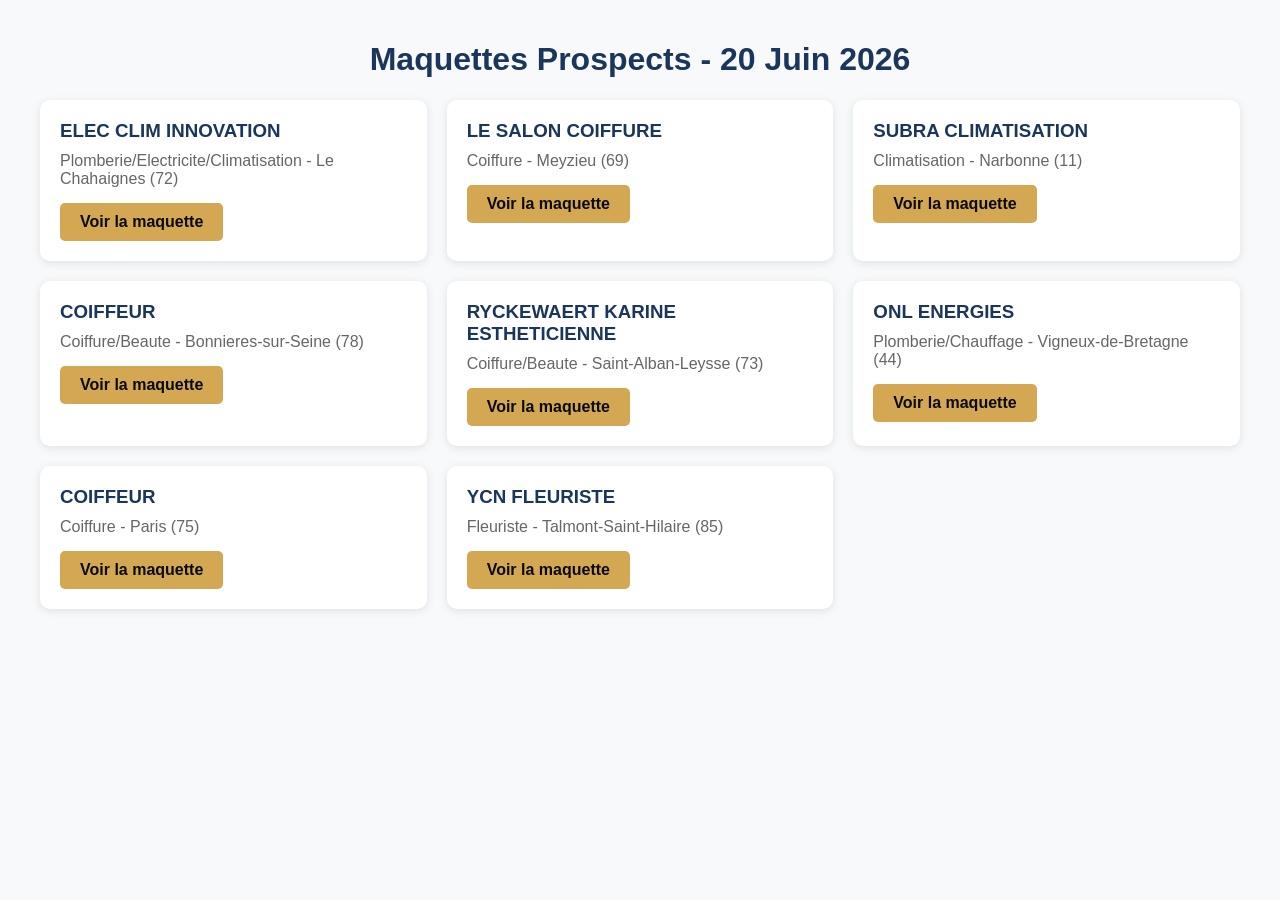
==== commit 878b0b28: "Add maquettes for 2026-06-20 prospecting campaign" ====
--- a/index.html
+++ b/index.html
@@ -1,374 +1,62 @@
 <!DOCTYPE html>
 <html lang="fr">
 <head>
-<meta charset="UTF-8">
-<meta name="viewport" content="width=device-width, initial-scale=1.0">
-<title>ELECTRIC ORIENT – Électricien à Créteil</title>
-<link href="https://fonts.googleapis.com/css2?family=Playfair+Display:wght@700;900&family=Inter:wght@300;400;600;700;800&display=swap" rel="stylesheet">
-<style>
-*{margin:0;padding:0;box-sizing:border-box}
-html{scroll-behavior:smooth}
-body{font-family:'Inter',sans-serif;color:#1a2530;background:#fafbfc;line-height:1.65;overflow-x:hidden}
-
-/* LOADER */
-#loader{position:fixed;inset:0;background:#0f2027;display:flex;align-items:center;justify-content:center;z-index:9999;transition:opacity .6s,visibility .6s}
-#loader.done{opacity:0;visibility:hidden}
-.loader-inner{text-align:center}
-.loader-icon{font-size:2.8rem;animation:pulse 1.4s ease-in-out infinite}
-@keyframes pulse{0%,100%{transform:scale(1);opacity:.7}50%{transform:scale(1.15);opacity:1}}
-.loader-text{color:#f5a623;font-family:'Playfair Display',serif;font-size:1.3rem;margin-top:1rem;letter-spacing:3px;font-weight:700}
-.loader-bar{width:100px;height:3px;background:rgba(255,255,255,.12);border-radius:3px;margin:1rem auto 0;overflow:hidden}
-.loader-bar::after{content:'';display:block;height:100%;width:35%;background:#f5a623;border-radius:3px;animation:loadbar 1.2s ease-in-out infinite}
-@keyframes loadbar{0%{transform:translateX(-100%)}100%{transform:translateX(380%)}}
-
-/* NAVBAR */
-.navbar{position:fixed;top:0;left:0;right:0;z-index:100;display:flex;align-items:center;justify-content:space-between;padding:0 3rem;height:68px;background:transparent;transition:all .4s cubic-bezier(.4,0,.2,1)}
-.navbar.scrolled{background:rgba(15,32,39,.95);backdrop-filter:blur(16px);-webkit-backdrop-filter:blur(16px);box-shadow:0 4px 30px rgba(0,0,0,.2);height:58px}
-.nav-logo{font-family:'Playfair Display',serif;color:#fff;font-size:1.3rem;font-weight:900;letter-spacing:1px;text-decoration:none}
-.nav-logo span{color:#f5a623}
-.nav-links{display:flex;gap:2.2rem;align-items:center;list-style:none}
-.nav-links a{color:rgba(255,255,255,.8);font-size:.88rem;font-weight:600;padding:.3rem 0;position:relative;transition:color .25s;text-decoration:none}
-.nav-links a::after{content:'';position:absolute;bottom:-2px;left:0;width:0;height:2px;background:#f5a623;border-radius:2px;transition:width .3s cubic-bezier(.4,0,.2,1)}
-.nav-links a:hover{color:#f5a623}
-.nav-links a:hover::after{width:100%}
-.nav-cta{background:linear-gradient(135deg,#f5a623,#e09000);color:#fff!important;padding:.5rem 1.3rem!important;border-radius:50px;font-weight:700!important;transition:transform .2s,box-shadow .2s!important;box-shadow:0 2px 12px rgba(245,166,35,.3);text-decoration:none}
-.nav-cta::after{display:none!important}
-.nav-cta:hover{transform:translateY(-2px);box-shadow:0 6px 24px rgba(245,166,35,.45)}
-.nav-toggle{display:none;flex-direction:column;gap:5px;cursor:pointer;z-index:101}
-.nav-toggle span{width:24px;height:2px;background:#fff;transition:all .3s;border-radius:2px}
-
-/* HERO */
-.hero{min-height:100vh;display:flex;align-items:center;position:relative;overflow:hidden;background:linear-gradient(135deg,#0f2027 0%,#203a43 40%,#2c5364 100%)}
-.hero::before{content:'';position:absolute;inset:0;background:radial-gradient(ellipse at 70% 40%,rgba(245,166,35,.15),transparent 60%)}
-.hero-bg{position:absolute;inset:0;background:url('https://images.unsplash.com/photo-1621905252507-b35492cc74b4?w=1920&q=80') center/cover;opacity:.12}
-.hero-grid{position:relative;z-index:1;display:grid;grid-template-columns:1.1fr .9fr;gap:4rem;max-width:1200px;margin:0 auto;padding:8rem 2rem 4rem;align-items:center}
-.hero-text h1{font-family:'Playfair Display',serif;color:#fff;font-size:clamp(2.4rem,4.5vw,3.5rem);line-height:1.12;margin-bottom:1.5rem;opacity:0;transform:translateY(30px);animation:fadeUp .8s .5s forwards}
-.hero-text h1 span{color:#f5a623}
-.hero-text p{color:rgba(255,255,255,.7);font-size:1.1rem;line-height:1.85;margin-bottom:2.2rem;max-width:500px;opacity:0;transform:translateY(30px);animation:fadeUp .8s .7s forwards}
-.hero-btns{display:flex;gap:1.2rem;flex-wrap:wrap;opacity:0;transform:translateY(30px);animation:fadeUp .8s .9s forwards}
-.hero-visual{position:relative;opacity:0;transform:translateY(30px);animation:fadeUp .8s 1.1s forwards}
-.hero-img-wrap{border-radius:20px;overflow:hidden;box-shadow:0 25px 60px rgba(0,0,0,.3);position:relative}
-.hero-img-wrap img{width:100%;height:380px;object-fit:cover;display:block}
-.hero-img-overlay{position:absolute;bottom:0;left:0;right:0;background:linear-gradient(transparent,rgba(15,32,39,.88));padding:2rem 1.5rem 1.5rem}
-.hero-img-overlay strong{color:#fff;font-size:1.05rem;display:block;margin-bottom:.3rem}
-.hero-img-overlay span{color:rgba(255,255,255,.6);font-size:.85rem}
-@keyframes fadeUp{to{opacity:1;transform:translateY(0)}}
-
-/* STATS */
-.stats{background:linear-gradient(135deg,#f5a623,#e09000);padding:3rem 0}
-.stats-grid{display:grid;grid-template-columns:repeat(4,1fr);gap:2rem;text-align:center;color:#fff}
-.stats-grid .num{font-size:2.5rem;font-weight:800;display:block;font-family:'Playfair Display',serif}
-.stats-grid .label{font-size:.8rem;opacity:.9;text-transform:uppercase;letter-spacing:1px;font-weight:600}
-
-/* SECTIONS */
-.section{padding:6rem 0}
-.section-title{font-family:'Playfair Display',serif;font-size:2.4rem;font-weight:900;text-align:center;margin-bottom:.8rem;color:#0f2027}
-.section-sub{text-align:center;color:#666;margin-bottom:3.5rem;font-size:1.05rem;max-width:600px;margin-left:auto;margin-right:auto}
-.grid-3{display:grid;grid-template-columns:repeat(3,1fr);gap:2rem}
-.grid-2{display:grid;grid-template-columns:1fr 1fr;gap:4rem;align-items:center}
-.wrap{max-width:1100px;margin:0 auto;padding:0 24px}
-
-/* SERVICES */
-.services{background:#f8f9fa}
-.service-card{background:#fff;border-radius:16px;padding:0;box-shadow:0 4px 20px rgba(0,0,0,.06);transition:transform .35s,box-shadow .35s;border:1px solid rgba(0,0,0,.04);overflow:hidden}
-.service-card:hover{transform:translateY(-10px);box-shadow:0 20px 50px rgba(0,0,0,.14)}
-.service-card-img{width:100%;height:180px;object-fit:cover;display:block}
-.service-card-body{padding:1.8rem}
-.service-card .icon{width:52px;height:52px;background:linear-gradient(135deg,#f5a623,#e09000);border-radius:12px;display:flex;align-items:center;justify-content:center;margin-bottom:1rem;font-size:1.4rem}
-.service-card h3{font-size:1.1rem;font-weight:700;margin-bottom:.6rem;color:#0f2027}
-.service-card p{color:#666;font-size:.92rem;line-height:1.65}
-
-/* ABOUT */
-.about-visual{border-radius:20px;overflow:hidden;position:relative;min-height:340px}
-.about-visual img{width:100%;height:340px;object-fit:cover;display:block}
-.about-visual-overlay{position:absolute;inset:0;background:linear-gradient(135deg,rgba(15,32,39,.8),rgba(44,83,100,.6));display:flex;align-items:center;justify-content:center;padding:2.5rem;text-align:center}
-.about-visual-overlay p{color:#fff;font-size:1.05rem;line-height:1.75;max-width:350px;opacity:.9}
-.about-text h3{font-family:'Playfair Display',serif;font-size:1.9rem;font-weight:900;margin-bottom:1.2rem;color:#0f2027}
-.about-text p{color:#555;margin-bottom:1rem;font-size:1rem;line-height:1.75}
-.about-list{list-style:none;margin-top:1.5rem}
-.about-list li{padding:.55rem 0;padding-left:1.8rem;position:relative;color:#444;font-size:.95rem}
-.about-list li::before{content:'✓';position:absolute;left:0;color:#f5a623;font-weight:700;font-size:1.1rem}
-
-/* WHY */
-.why{background:#f8f9fa}
-.why-card{background:#fff;border-radius:16px;padding:2.5rem 2rem;text-align:center;box-shadow:0 4px 20px rgba(0,0,0,.06);transition:transform .3s,border-color .3s;border:1px solid rgba(0,0,0,.04);height:100%}
-.why-card:hover{transform:translateY(-6px);border-color:#f5a623}
-.why-card .icon{width:64px;height:64px;margin:0 auto 1.2rem;background:linear-gradient(135deg,#f5a623,#e09000);border-radius:50%;display:flex;align-items:center;justify-content:center;font-size:1.6rem}
-.why-card h4{font-size:1.05rem;font-weight:700;margin-bottom:.6rem;color:#0f2027}
-.why-card p{color:#666;font-size:.9rem;line-height:1.6}
-
-/* TESTIMONIAL */
-.testimonial{background:linear-gradient(135deg,#0f2027 0%,#203a43 40%,#2c5364 100%);color:#fff;text-align:center;padding:6rem 0;position:relative;overflow:hidden}
-.testimonial::before{content:'';position:absolute;inset:0;background:url('https://images.unsplash.com/photo-1497366216548-37526070297c?w=1920&q=80') center/cover;opacity:.07}
-.testimonial .wrap{position:relative;z-index:1}
-.testimonial blockquote{font-family:'Playfair Display',serif;font-size:1.6rem;font-style:italic;max-width:750px;margin:0 auto 1.5rem;line-height:1.7;opacity:.95}
-.testimonial .author{font-size:.95rem;opacity:.7;font-weight:600}
-.testimonial .stars{color:#f5a623;font-size:1.3rem;margin-bottom:1.2rem;letter-spacing:3px}
-
-/* CTA */
-.cta{text-align:center;padding:6rem 0;background:#fff}
-.cta h2{font-family:'Playfair Display',serif;font-size:2.4rem;font-weight:900;margin-bottom:1rem;color:#0f2027}
-.cta p{color:#666;margin-bottom:2.2rem;font-size:1.05rem}
-
-/* OKANE CTA */
-.okane-cta{background:#1a1a2e;color:#fff;padding:4rem 0;text-align:center;position:relative;overflow:hidden}
-.okane-cta::before{content:'';position:absolute;inset:0;background:url('https://images.unsplash.com/photo-1497366216548-37526070297c?w=1920&q=80') center/cover;opacity:.06}
-.okane-cta .wrap{position:relative;z-index:1}
-.okane-cta .okane-logo{height:44px;margin-bottom:1.2rem}
-.okane-cta p{font-size:1.05rem;opacity:.8;margin-bottom:1.5rem;max-width:500px;margin-left:auto;margin-right:auto;line-height:1.7}
-
-/* FOOTER */
-.footer{background:#0a0a1a;color:#666;padding:2.5rem 0;text-align:center;font-size:.88rem}
-.footer a{color:#f5a623;text-decoration:none}
-
-/* BUTTONS */
-.btn{display:inline-block;padding:.85rem 2.2rem;border-radius:50px;font-weight:700;font-size:.9rem;transition:all .3s;cursor:pointer;border:none;text-decoration:none}
-.btn-primary{background:linear-gradient(135deg,#f5a623,#e09000);color:#fff;box-shadow:0 4px 15px rgba(245,166,35,.3)}
-.btn-primary:hover{transform:translateY(-3px);box-shadow:0 8px 30px rgba(245,166,35,.45)}
-.btn-outline{background:transparent;color:#fff;border:2px solid rgba(255,255,255,.3)}
-.btn-outline:hover{border-color:#f5a623;color:#f5a623}
-.btn-okane{background:#fff;color:#1a1a2e;border-radius:50px;padding:.85rem 2.2rem;font-weight:700;display:inline-flex;align-items:center;gap:10px;box-shadow:0 4px 20px rgba(0,0,0,.15);text-decoration:none}
-.btn-okane:hover{transform:translateY(-3px);box-shadow:0 8px 30px rgba(0,0,0,.2)}
-
-/* SCROLL ANIMATIONS */
-.reveal{opacity:0;transform:translateY(40px);transition:opacity .8s ease,transform .8s ease}
-.reveal.visible{opacity:1;transform:translateY(0)}
-
-@media(max-width:900px){
-.hero-grid{grid-template-columns:1fr;gap:2.5rem;padding:7rem 1.5rem 3rem}
-.hero-visual{order:-1}
-.hero-img-wrap img{height:260px}
-.grid-3{grid-template-columns:1fr 1fr}
-.grid-2{grid-template-columns:1fr;gap:2rem}
-.stats-grid{grid-template-columns:repeat(2,1fr)}
-.hero-text h1{font-size:2.2rem}
-.section-title{font-size:1.9rem}
-.testimonial blockquote{font-size:1.25rem}
-}
-
-@media(max-width:600px){
-.grid-3{grid-template-columns:1fr}
-.hero-text h1{font-size:1.8rem}
-.section{padding:4rem 0}
-.section-title{font-size:1.6rem}
-.navbar{padding:0 1.2rem}
-.nav-links{display:none}
-.nav-toggle{display:flex}
-}
-</style>
+    <meta charset="UTF-8">
+    <meta name="viewport" content="width=device-width, initial-scale=1.0">
+    <title>Maquettes Prospects - 20 Juin 2026</title>
+    <style>
+        body { font-family: 'Poppins', Arial, sans-serif; margin: 0; padding: 20px; background: #f8f9fa; }
+        h1 { text-align: center; color: #1a365d; }
+        .grid { display: grid; grid-template-columns: repeat(auto-fit, minmax(300px, 1fr)); gap: 20px; max-width: 1200px; margin: 20px auto; }
+        .card { background: white; border-radius: 10px; padding: 20px; box-shadow: 0 2px 10px rgba(0,0,0,0.1); }
+        .card h3 { margin: 0 0 10px; color: #1a365d; }
+        .card p { margin: 5px 0; color: #666; }
+        .card a { display: inline-block; margin-top: 10px; background: #D4A853; color: #0A0A0A; padding: 10px 20px; text-decoration: none; border-radius: 5px; font-weight: 700; }
+    </style>
 </head>
 <body>
-
-<!-- LOADER -->
-<div id="loader">
-  <div class="loader-inner">
-    <div class="loader-icon">⚡</div>
-    <div class="loader-text">ELECTRIC ORIENT</div>
-    <div class="loader-bar"></div>
-  </div>
-</div>
-
-<!-- NAVBAR -->
-<nav class="navbar" id="navbar">
-  <a href="#" class="nav-logo">ELECTRIC <span>ORIENT</span></a>
-  <ul class="nav-links">
-    <li><a href="#services">Services</a></li>
-    <li><a href="#about">À propos</a></li>
-    <li><a href="#contact">Contact</a></li>
-    <li><a href="https://okane.pro" class="nav-cta">Devis gratuit</a></li>
-  </ul>
-  <div class="nav-toggle" id="navToggle"><span></span><span></span><span></span></div>
-</nav>
-
-<!-- HERO -->
-<section class="hero">
-  <div class="hero-bg"></div>
-  <div class="hero-grid">
-    <div class="hero-text">
-      <h1>Votre électricien de confiance en <span>Île-de-France</span></h1>
-      <p>Installation, dépannage, rénovation et mise aux normes — ELECTRIC ORIENT vous accompagne avec professionnalisme dans tous vos projets électriques.</p>
-      <div class="hero-btns">
-        <a href="https://okane.pro" class="btn btn-primary">Demander un devis</a>
-        <a href="#services" class="btn btn-outline">Nos services</a>
-      </div>
+    <h1>Maquettes Prospects - 20 Juin 2026</h1>
+    <div class="grid">
+        <div class="card">
+            <h3>ELEC CLIM INNOVATION</h3>
+            <p>Plomberie/Electricite/Climatisation - Le Chahaignes (72)</p>
+            <a href="elec-clim-innovation.html">Voir la maquette</a>
+        </div>
+        <div class="card">
+            <h3>LE SALON COIFFURE</h3>
+            <p>Coiffure - Meyzieu (69)</p>
+            <a href="le-salon-coiffure.html">Voir la maquette</a>
+        </div>
+        <div class="card">
+            <h3>SUBRA CLIMATISATION</h3>
+            <p>Climatisation - Narbonne (11)</p>
+            <a href="subra-climatisation.html">Voir la maquette</a>
+        </div>
+        <div class="card">
+            <h3>COIFFEUR</h3>
+            <p>Coiffure/Beaute - Bonnieres-sur-Seine (78)</p>
+            <a href="coiffeur.html">Voir la maquette</a>
+        </div>
+        <div class="card">
+            <h3>RYCKEWAERT KARINE ESTHETICIENNE</h3>
+            <p>Coiffure/Beaute - Saint-Alban-Leysse (73)</p>
+            <a href="ryckewaert-karine-estheticienne.html">Voir la maquette</a>
+        </div>
+        <div class="card">
+            <h3>ONL ENERGIES</h3>
+            <p>Plomberie/Chauffage - Vigneux-de-Bretagne (44)</p>
+            <a href="onl-energies.html">Voir la maquette</a>
+        </div>
+        <div class="card">
+            <h3>COIFFEUR</h3>
+            <p>Coiffure - Paris (75)</p>
+            <a href="coiffeur.html">Voir la maquette</a>
+        </div>
+        <div class="card">
+            <h3>YCN FLEURISTE</h3>
+            <p>Fleuriste - Talmont-Saint-Hilaire (85)</p>
+            <a href="ycn-fleuriste.html">Voir la maquette</a>
+        </div>
     </div>
-    <div class="hero-visual">
-      <div class="hero-img-wrap">
-        <img src="https://images.unsplash.com/photo-1621905252507-b35492cc74b4?w=800&q=80" alt="Électricien professionnel" loading="eager">
-        <div class="hero-img-overlay">
-          <strong>Électricien qualifié</strong>
-          <span>Créteil & Île-de-France</span>
-        </div>
-      </div>
-    </div>
-  </div>
-</section>
-
-<!-- STATS -->
-<section class="stats">
-  <div class="wrap">
-    <div class="stats-grid">
-      <div class="reveal"><span class="num">20+</span><span class="label">Ans d'expérience</span></div>
-      <div class="reveal"><span class="num">1000+</span><span class="label">Clients satisfaits</span></div>
-      <div class="reveal"><span class="num">24h</span><span class="label">Dépannage rapide</span></div>
-      <div class="reveal"><span class="num">100%</span><span class="label">Normes respectées</span></div>
-    </div>
-  </div>
-</section>
-
-<!-- SERVICES -->
-<section class="services section" id="services">
-  <div class="wrap">
-    <div class="section-title reveal">Nos Services</div>
-    <div class="section-sub reveal">Des solutions électriques complètes pour particuliers et professionnels</div>
-    <div class="grid-3">
-      <div class="service-card reveal">
-        <img class="service-card-img" src="https://images.unsplash.com/photo-1558618666-fcd25c85f82e?w=600&q=80" alt="Installation électrique" loading="lazy">
-        <div class="service-card-body">
-          <div class="icon">⚡</div>
-          <h3>Installation électrique</h3>
-          <p>Installation complète, rénovation et mise aux normes de vos équipements électriques, neuf et ancien.</p>
-        </div>
-      </div>
-      <div class="service-card reveal">
-        <img class="service-card-img" src="https://images.unsplash.com/photo-1530124566582-a618bc2615dc?w=600&q=80" alt="Dépannage électrique" loading="lazy">
-        <div class="service-card-body">
-          <div class="icon">🔧</div>
-          <h3>Dépannage électrique</h3>
-          <p>Intervention rapide pour pannes, courts-circuits, disjoncteurs et tout problème électrique urgent.</p>
-        </div>
-      </div>
-      <div class="service-card reveal">
-        <img class="service-card-img" src="https://images.unsplash.com/photo-1595435934249-5df7ed86e1c0?w=600&q=80" alt="Tableau électrique" loading="lazy">
-        <div class="service-card-body">
-          <div class="icon">📋</div>
-          <h3>Tableau électrique</h3>
-          <p>Mise aux normes NF C 15-100, remplacement et installation de tableaux électriques conformes.</p>
-        </div>
-      </div>
-      <div class="service-card reveal">
-        <img class="service-card-img" src="https://images.unsplash.com/photo-1556909114-f6e7ad7d3136?w=600&q=80" alt="Chauffage électrique" loading="lazy">
-        <div class="service-card-body">
-          <div class="icon">🔥</div>
-          <h3>Chauffage électrique</h3>
-          <p>Installation de radiateurs, ballons d'eau chaude, VMC et pompes à chaleur pour un confort optimal.</p>
-        </div>
-      </div>
-      <div class="service-card reveal">
-        <img class="service-card-img" src="https://images.unsplash.com/photo-1581092918056-0c4c3acd3789?w=600&q=80" alt="Domotique" loading="lazy">
-        <div class="service-card-body">
-          <div class="icon">🏠</div>
-          <h3>Domotique & sécurité</h3>
-          <p>Maison connectée, systèmes d'alarme, vidéosurveillance et installations intelligentes sur mesure.</p>
-        </div>
-      </div>
-      <div class="service-card reveal">
-        <img class="service-card-img" src="https://images.unsplash.com/photo-1504328345606-18bbc8c9d7d1?w=600&q=80" alt="Intervention d'urgence" loading="lazy">
-        <div class="service-card-body">
-          <div class="icon">🚨</div>
-          <h3>Intervention d'urgence</h3>
-          <p>Disponible 7j/7 pour tout dépannage électrique urgent sur Créteil et toute l'Île-de-France.</p>
-        </div>
-      </div>
-    </div>
-  </div>
-</section>
-
-<!-- ABOUT -->
-<section class="section" id="about">
-  <div class="wrap">
-    <div class="grid-2">
-      <div class="about-visual reveal">
-        <img src="https://images.unsplash.com/photo-1581092160607-ee22621dd758?w=800&q=80" alt="Artisan électricien" loading="lazy">
-        <div class="about-visual-overlay">
-          <p>Artisan électricien basé à Créteil, nous intervenons dans toute l'Île-de-France avec professionnalisme et proximité.</p>
-        </div>
-      </div>
-      <div class="about-text">
-        <h3 class="reveal">Pourquoi choisir ELECTRIC ORIENT ?</h3>
-        <p class="reveal">ELECTRIC ORIENT est une entreprise artisanale d'électricité basée à Créteil, au cœur du Val-de-Marne. Nous mettons notre savoir-faire au service des particuliers et professionnels de toute l'Île-de-France.</p>
-        <p class="reveal">Chaque chantier est réalisé avec soin, dans le respect des normes NF C 15-100, pour garantir votre sécurité et votre satisfaction.</p>
-        <ul class="about-list">
-          <li class="reveal">Artisan local et réactif</li>
-          <li class="reveal">Travaux aux normes NF C 15-100</li>
-          <li class="reveal">Conseils personnalisés</li>
-          <li class="reveal">Devis gratuit et transparent</li>
-        </ul>
-      </div>
-    </div>
-  </div>
-</section>
-
-<!-- WHY -->
-<section class="why section">
-  <div class="wrap">
-    <div class="section-title reveal">Nos Engagements</div>
-    <div class="section-sub reveal">Des valeurs fortes pour un service irréprochable</div>
-    <div class="grid-3">
-      <div class="why-card reveal">
-        <div class="icon">⏱️</div>
-        <h4>Rapidité d'intervention</h4>
-        <p>Dépannage sous 24h et prise de rendez-vous rapide pour tous vos travaux électriques.</p>
-      </div>
-      <div class="why-card reveal">
-        <div class="icon">🛡️</div>
-        <h4>Sécurité garantie</h4>
-        <p>Installations conformes aux normes NF C 15-100 pour protéger votre habitat et vos proches.</p>
-      </div>
-      <div class="why-card reveal">
-        <div class="icon">📍</div>
-        <h4>Proximité locale</h4>
-        <p>Basés à Créteil, nous connaissons parfaitement le terrain et intervenons rapidement.</p>
-      </div>
-    </div>
-  </div>
-</section>
-
-<!-- TESTIMONIAL -->
-<section class="testimonial">
-  <div class="wrap">
-    <div class="stars reveal">★★★★★</div>
-    <blockquote class="reveal">"Travail soigné, devis rapide et prix honnête. ELECTRIC ORIENT a mis aux normes toute notre maison. Je recommande vivement !"</blockquote>
-    <div class="author reveal">— Client satisfait, Créteil</div>
-  </div>
-</section>
-
-<!-- CTA -->
-<section class="cta" id="contact">
-  <div class="wrap">
-    <h2 class="reveal">Prêt à réaliser votre projet électrique ?</h2>
-    <p class="reveal">Contactez ELECTRIC ORIENT pour un devis gratuit et personnalisé</p>
-    <div class="hero-btns reveal">
-      <a href="https://okane.pro" class="btn btn-primary">Demander un devis gratuit</a>
-    </div>
-  </div>
-</section>
-
-<!-- OKANE CTA -->
-<section class="okane-cta">
-  <div class="wrap">
-    <img src="https://okane.pro/wp-content/uploads/2026/05/Logo-Okane-blanc.png" alt="Okane" class="okane-logo reveal">
-    <p class="reveal">Cette maquette a été conçue pour booster votre visibilité en ligne. Découvrez comment Okane peut vous aider à développer votre activité.</p>
-    <a href="https://okane.pro" class="btn-okane reveal" target="_blank" rel="noopener">Découvrir Okane →</a>
-  </div>
-</section>
-
-<!-- FOOTER -->
-<footer class="footer">
-  <div class="wrap">
-    <p>© 2026 ELECTRIC ORIENT — Créteil (94)</p>
-  </div>
-</footer>
-
-<script>
-// Loader
-window.addEventListener('load',()=>{setTimeout(()=>{document.getElementById('loader').classList.add('done')},800)});
-// Navbar scroll
-window.addEventListener('scroll',()=>{document.getElementById('navbar').classList.toggle('scrolled',window.scrollY>50)});
-// Scroll reveal
-const reveals=document.querySelectorAll('.reveal');
-const observer=new IntersectionObserver((entries)=>{entries.forEach(e=>{if(e.isIntersecting)e.target.classList.add('visible')})},{threshold:0.08,rootMargin:'0px 0px -50px 0px'});
-reveals.forEach(r=>observer.observe(r));
-</script>
 </body>
 </html>
